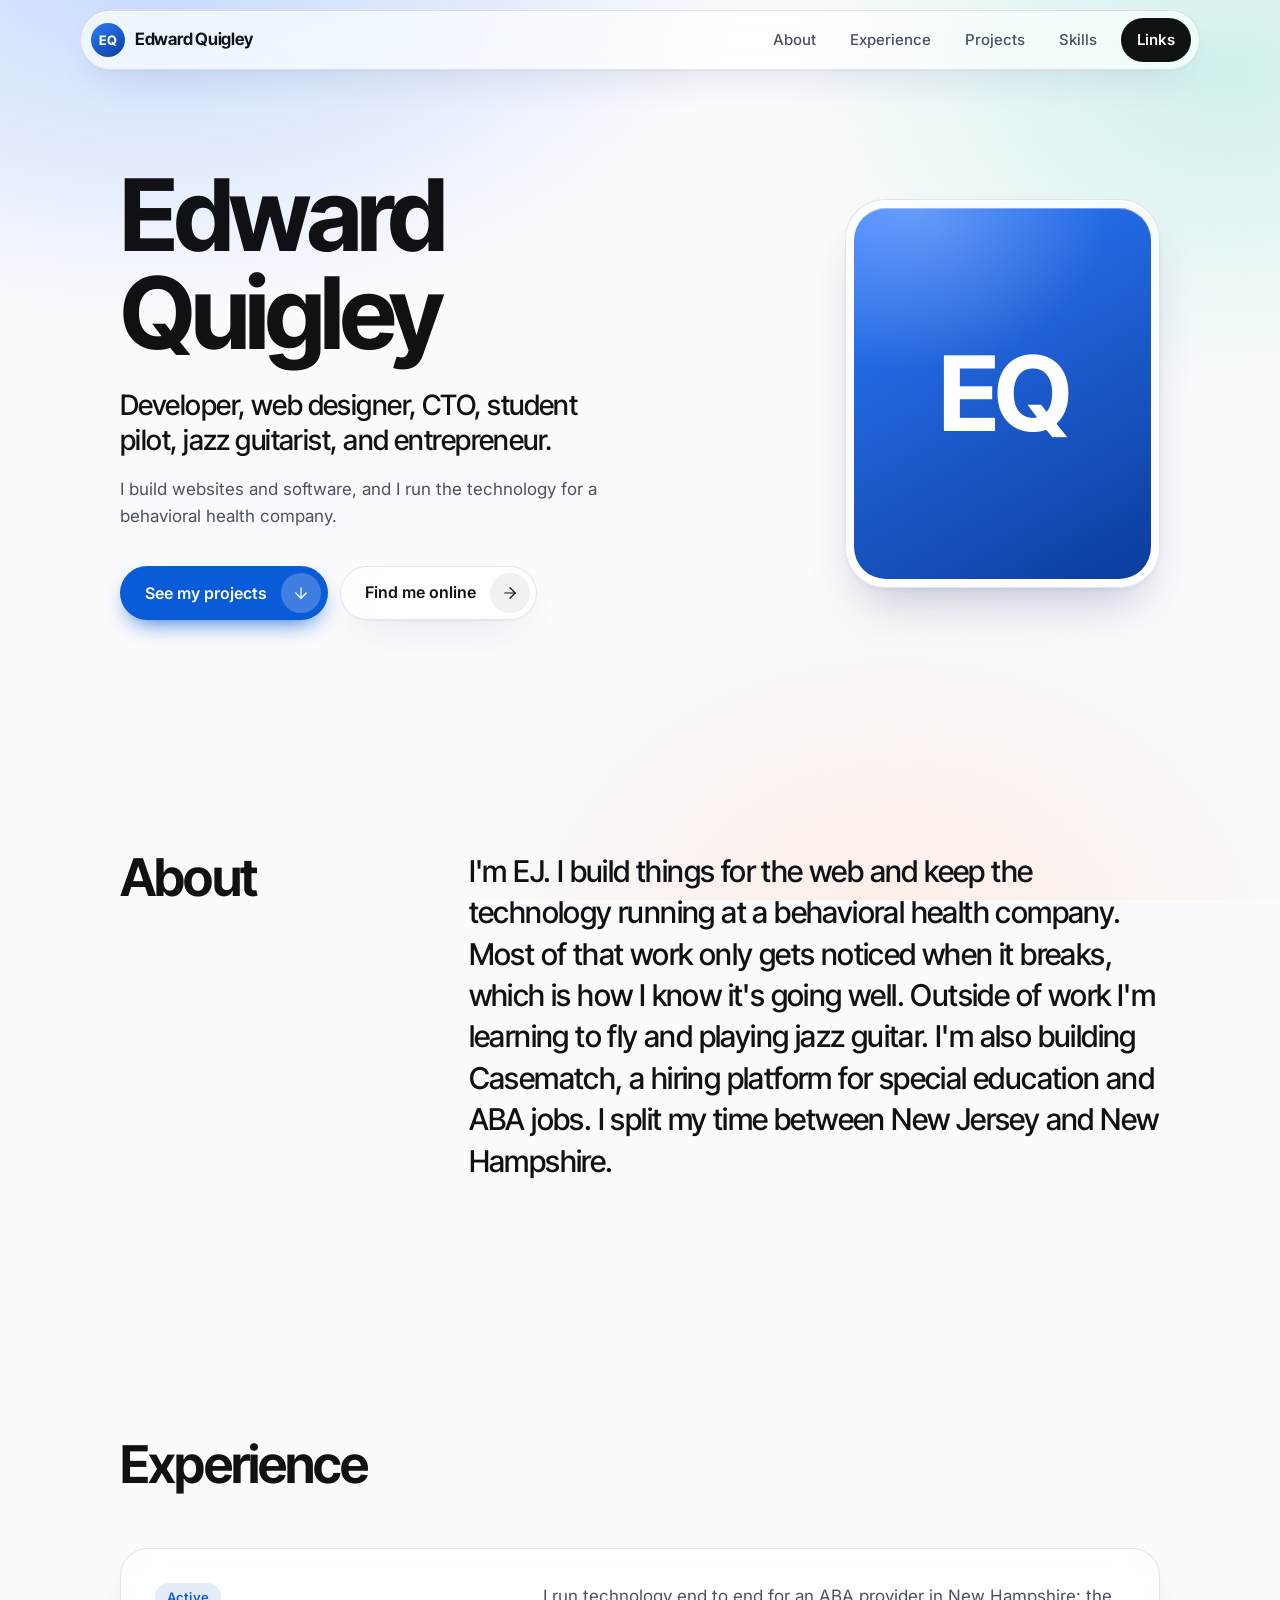
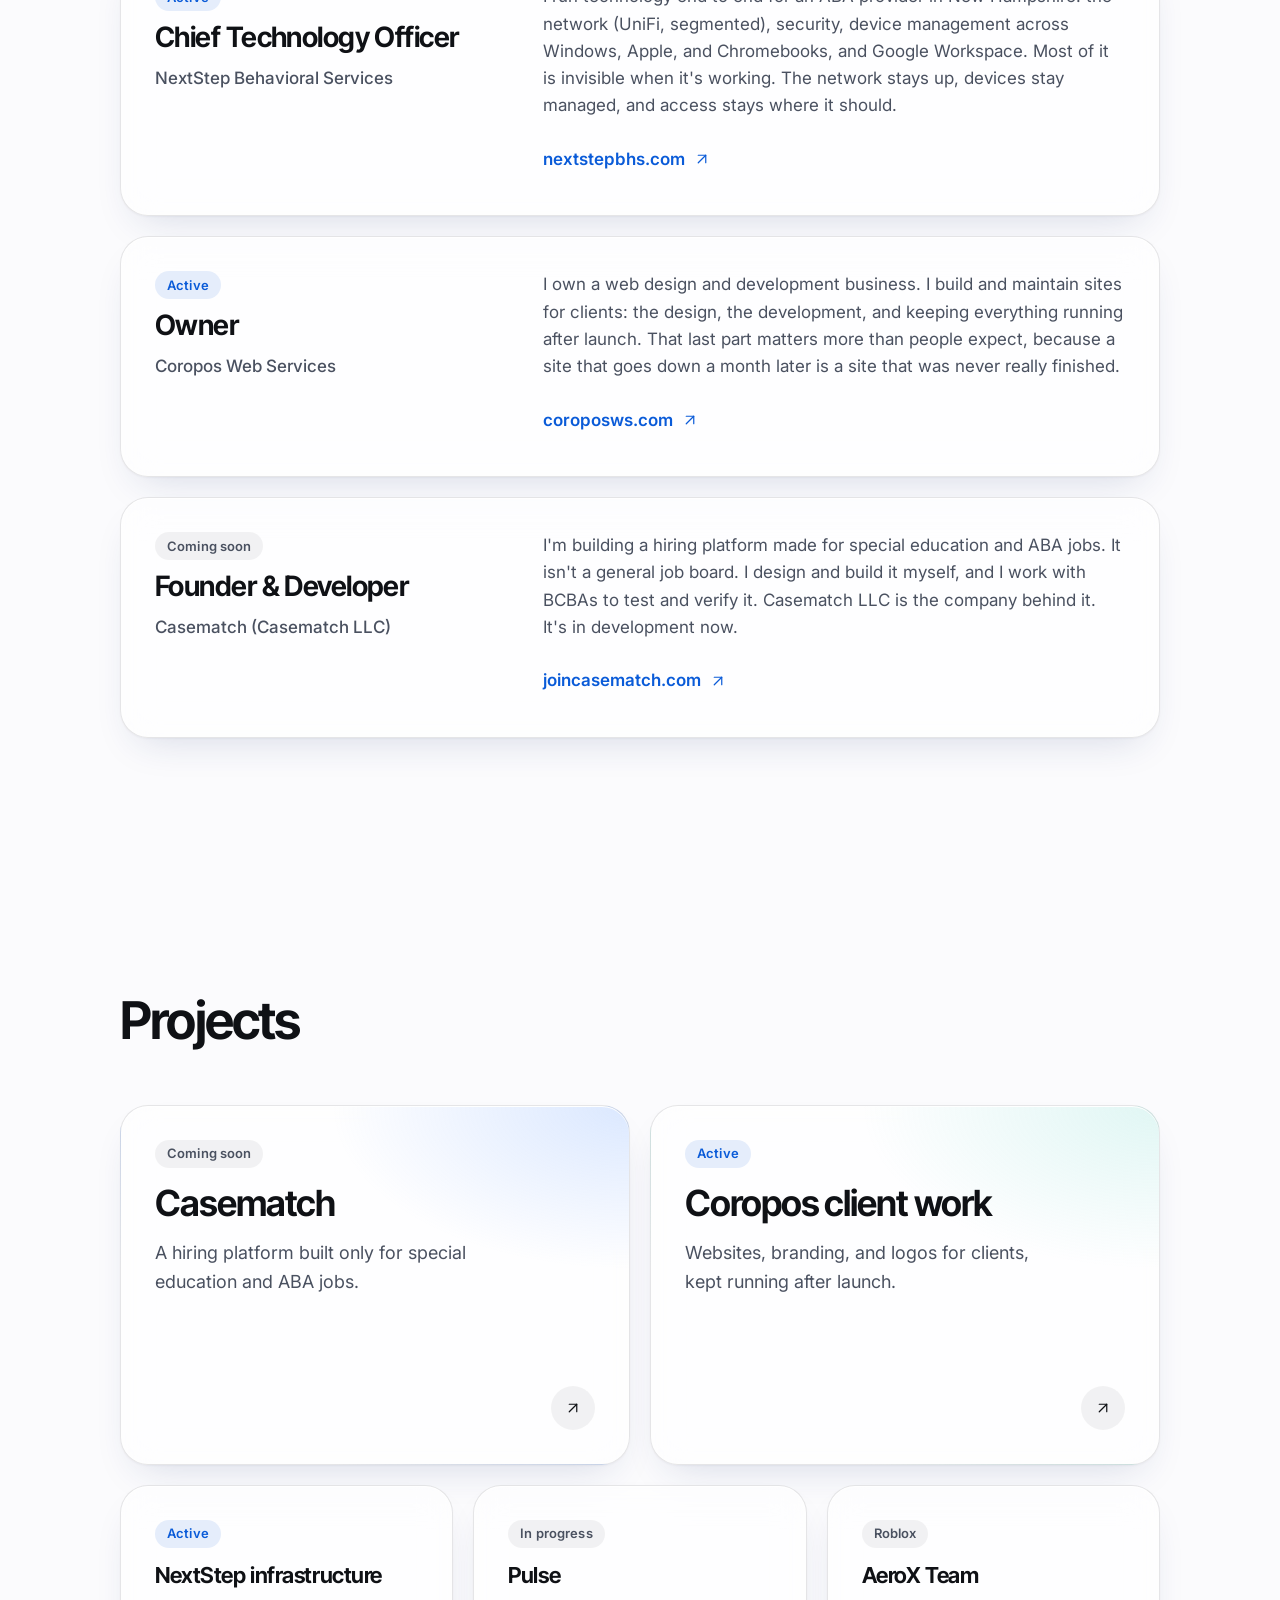
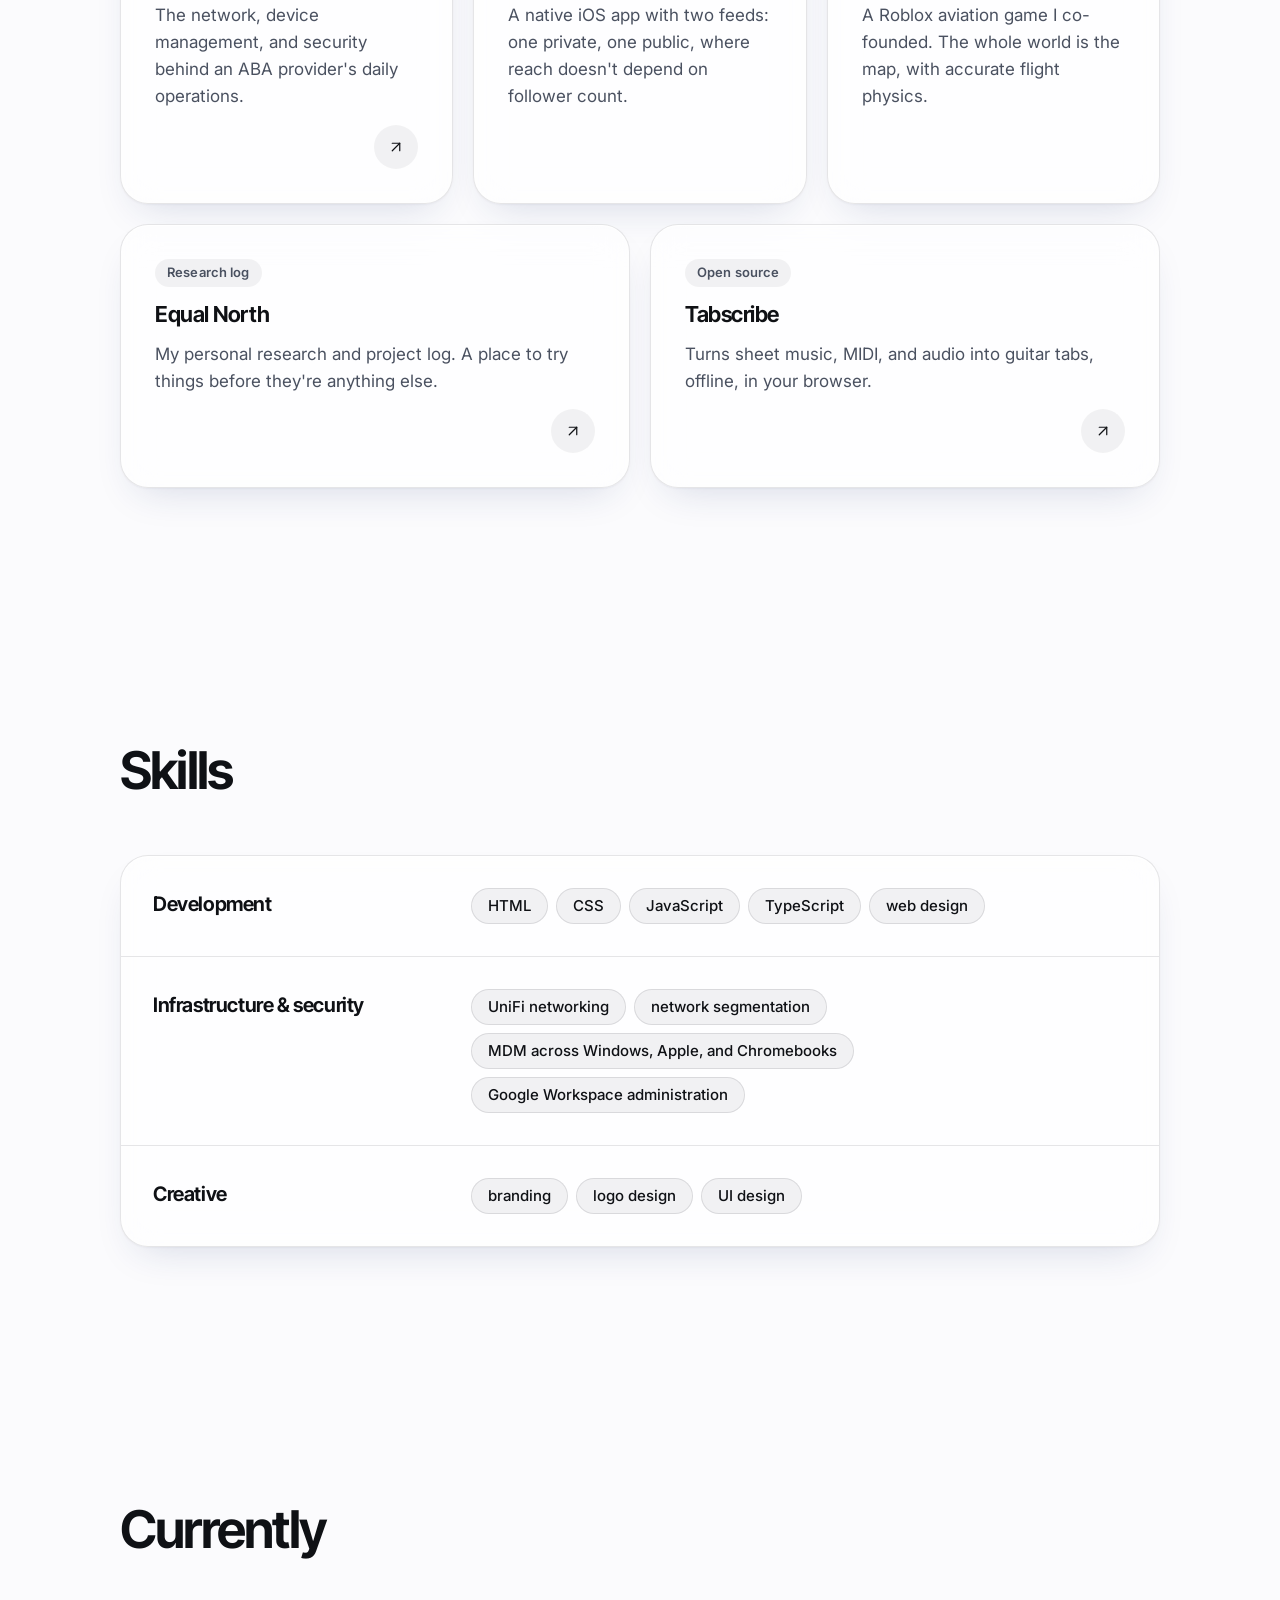
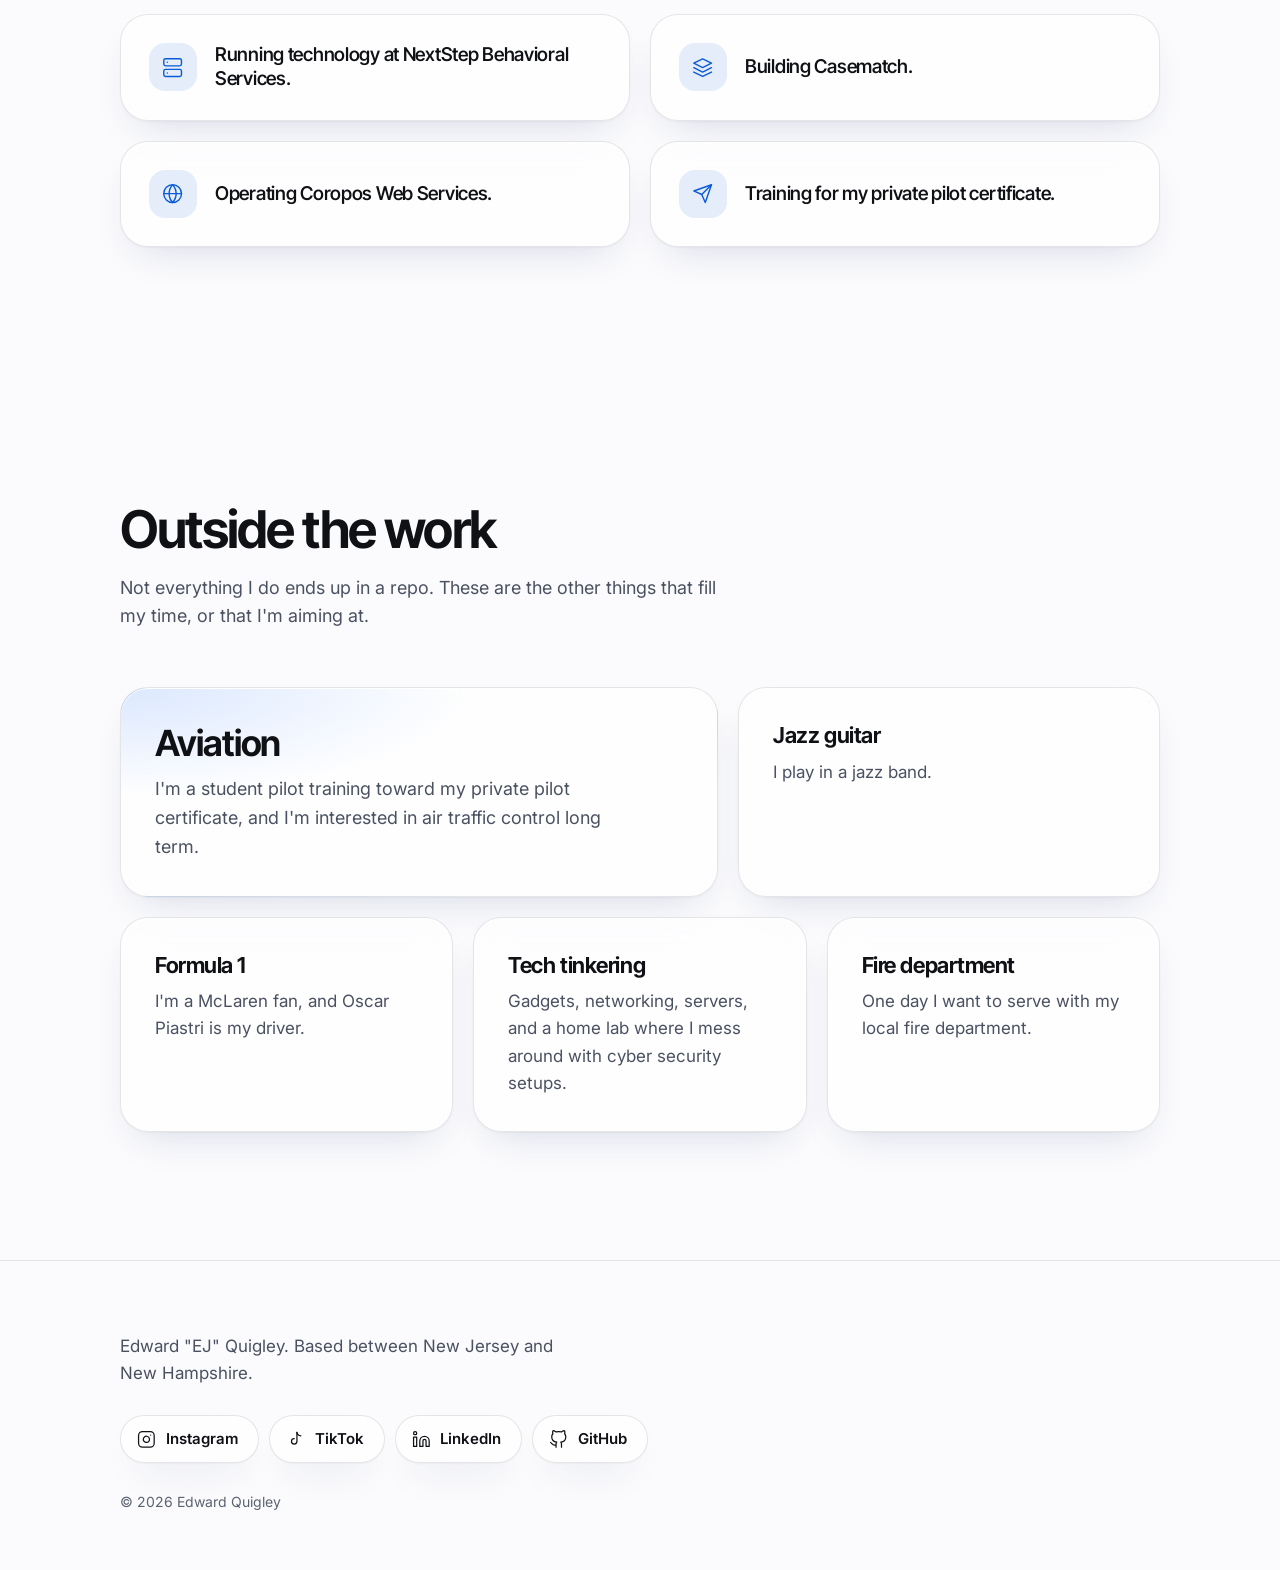
==== index.html @ 4c77491a "Personal site: home, links page, 404 Static HTML/CSS/JS personal site for GitHub Pages. Clean, light" ====
<!doctype html>
<html lang="en">
<head>
<meta charset="utf-8">
<meta name="viewport" content="width=device-width, initial-scale=1">
<title>Edward Quigley | EJ Quigley</title>
<meta name="description" content="Edward &quot;EJ&quot; Quigley is a developer and web designer, CTO of NextStep Behavioral Services, and the founder of Casematch. Based between New Jersey and New Hampshire.">
<link rel="canonical" href="https://ejq17.github.io/">
<meta name="theme-color" content="#fbfbfd" media="(prefers-color-scheme: light)">
<meta name="theme-color" content="#0b0c10" media="(prefers-color-scheme: dark)">
<link rel="icon" href="/assets/images/favicon.svg" type="image/svg+xml">
<link rel="icon" href="/favicon.ico" sizes="32x32">
<link rel="apple-touch-icon" href="/apple-touch-icon.png">
<meta property="og:type" content="website">
<meta property="og:site_name" content="Edward Quigley">
<meta property="og:title" content="Edward Quigley | EJ Quigley">
<meta property="og:description" content="Edward &quot;EJ&quot; Quigley is a developer and web designer, CTO of NextStep Behavioral Services, and the founder of Casematch. Based between New Jersey and New Hampshire.">
<meta property="og:url" content="https://ejq17.github.io/">
<meta property="og:image" content="https://ejq17.github.io/assets/images/og-image.png">
<meta property="og:image:width" content="1200">
<meta property="og:image:height" content="630">
<meta property="og:image:alt" content="Edward Quigley. Developer, web designer, CTO, student pilot, jazz guitarist, and entrepreneur.">
<meta name="twitter:card" content="summary_large_image">
<meta name="twitter:title" content="Edward Quigley | EJ Quigley">
<meta name="twitter:description" content="Edward &quot;EJ&quot; Quigley is a developer and web designer, CTO of NextStep Behavioral Services, and the founder of Casematch. Based between New Jersey and New Hampshire.">
<meta name="twitter:image" content="https://ejq17.github.io/assets/images/og-image.png">
<link rel="preconnect" href="https://fonts.googleapis.com">
<link rel="preconnect" href="https://fonts.gstatic.com" crossorigin>
<link rel="stylesheet" href="https://fonts.googleapis.com/css2?family=Inter+Tight:wght@500;550;650;700&family=Inter:wght@400;500;600&display=swap">
<link rel="stylesheet" href="/assets/css/site.css">
<script type="application/ld+json">
{
  "@context": "https://schema.org",
  "@type": "Person",
  "name": "Edward Quigley",
  "alternateName": "EJ Quigley",
  "url": "https://ejq17.github.io/",
  "jobTitle": "Chief Technology Officer",
  "worksFor": [
    {"@type": "Organization", "name": "NextStep Behavioral Services", "url": "https://nextstepbhs.com"},
    {"@type": "Organization", "name": "Coropos Web Services", "url": "https://coroposws.com"},
    {"@type": "Organization", "name": "Casematch LLC", "url": "https://joincasematch.com"}
  ],
  "sameAs": [
    "https://www.instagram.com/madebyejq/",
    "https://www.tiktok.com/@madebyejq",
    "https://www.linkedin.com/in/madebyejq",
    "https://github.com/ejq17",
    "https://nextstepbhs.com",
    "https://coroposws.com",
    "https://joincasematch.com"
  ]
}
</script>
<script src="/assets/js/site.js" defer></script>
</head>
<body>
<a class="skip" href="#main">Skip to content</a>
<header class="site-header">
  <div class="header-bar">
    <a class="brand" href="/" aria-label="Edward Quigley, home"><span class="brand-mark" aria-hidden="true">EQ</span>Edward Quigley</a>
    <nav class="nav-desktop" aria-label="Primary">
      <ul><li><a href="#about">About</a></li><li><a href="#experience">Experience</a></li><li><a href="#projects">Projects</a></li><li><a href="#skills">Skills</a></li><li><a class="nav-cta" href="/links/">Links</a></li></ul>
    </nav>
    <details class="menu">
      <summary aria-label="Menu"><span class="menu-bars" aria-hidden="true"></span>Menu</summary>
      <nav class="menu-panel" aria-label="Primary mobile">
        <ul><li><a href="#about">About</a></li><li><a href="#experience">Experience</a></li><li><a href="#projects">Projects</a></li><li><a href="#skills">Skills</a></li><li><a class="nav-cta" href="/links/">Links</a></li></ul>
      </nav>
    </details>
  </div>
</header>
<main id="main">

  <section class="hero" aria-labelledby="hero-title">
    <div class="wrap hero-grid">
      <div class="hero-copy">
        <h1 id="hero-title" class="rise"><span>Edward</span> <span>Quigley</span></h1>
        <p class="tagline rise">Developer, web designer, CTO, student pilot, jazz guitarist, and entrepreneur.</p>
        <p class="hero-support rise">I build websites and software, and I run the technology for a behavioral health company.</p>
        <div class="hero-actions rise">
          <a class="btn btn-primary" href="#projects">See my projects<span class="btn-icon"><svg class="icon" aria-hidden="true"><use href="/assets/images/icons.svg#i-arrow-down"/></svg></span></a>
          <a class="btn btn-ghost" href="/links/">Find me online<span class="btn-icon"><svg class="icon" aria-hidden="true"><use href="/assets/images/icons.svg#i-arrow-right"/></svg></span></a>
        </div>
      </div>
      <figure class="headshot rise">
        <div class="headshot-shell">
          <div class="headshot-core">
            <span class="mono" aria-hidden="true">EQ</span>
            <!-- HEADSHOT: drop your photo at /assets/images/headshot.jpg, then un-comment the next line (see README.md). -->
            <!-- <img src="/assets/images/headshot.jpg" alt="Portrait of Edward Quigley" width="800" height="1000" decoding="async"> -->
          </div>
        </div>
      </figure>
    </div>
  </section>

  <section class="section" id="about" aria-labelledby="about-title">
    <div class="wrap about-grid">
      <h2 id="about-title" class="reveal">About</h2>
      <p class="about-text reveal">I'm EJ. I build things for the web and keep the technology running at a behavioral health company. Most of that work only gets noticed when it breaks, which is how I know it's going well. Outside of work I'm learning to fly and playing jazz guitar. I'm also building Casematch, a hiring platform for special education and ABA jobs. I split my time between New Jersey and New Hampshire.</p>
    </div>
  </section>

  <section class="section" id="experience" aria-labelledby="experience-title">
    <div class="wrap">
      <div class="section-head"><h2 id="experience-title" class="reveal">Experience</h2></div>
      <div class="roles">
      <article class="card role reveal">
        <div class="role-meta">
          <span class="chip chip-active">Active</span>
          <h3>Chief Technology Officer</h3>
          <p class="role-org">NextStep Behavioral Services</p>
        </div>
        <div class="role-body">
          <p>I run technology end to end for an ABA provider in New Hampshire: the network (UniFi, segmented), security, device management across Windows, Apple, and Chromebooks, and Google Workspace. Most of it is invisible when it's working. The network stays up, devices stay managed, and access stays where it should.</p>
          <a class="text-link" href="https://nextstepbhs.com" target="_blank" rel="noopener">nextstepbhs.com<svg class="icon" aria-hidden="true"><use href="/assets/images/icons.svg#i-arrow-up-right"/></svg><span class="sr-only"> (opens in a new tab)</span></a>
        </div>
      </article>
      <article class="card role reveal">
        <div class="role-meta">
          <span class="chip chip-active">Active</span>
          <h3>Owner</h3>
          <p class="role-org">Coropos Web Services</p>
        </div>
        <div class="role-body">
          <p>I own a web design and development business. I build and maintain sites for clients: the design, the development, and keeping everything running after launch. That last part matters more than people expect, because a site that goes down a month later is a site that was never really finished.</p>
          <a class="text-link" href="https://coroposws.com" target="_blank" rel="noopener">coroposws.com<svg class="icon" aria-hidden="true"><use href="/assets/images/icons.svg#i-arrow-up-right"/></svg><span class="sr-only"> (opens in a new tab)</span></a>
        </div>
      </article>
      <article class="card role reveal">
        <div class="role-meta">
          <span class="chip">Coming soon</span>
          <h3>Founder &amp; Developer</h3>
          <p class="role-org">Casematch (Casematch LLC)</p>
        </div>
        <div class="role-body">
          <p>I'm building a hiring platform made for special education and ABA jobs. It isn't a general job board. I design and build it myself, and I work with BCBAs to test and verify it. Casematch LLC is the company behind it. It's in development now.</p>
          <a class="text-link" href="https://joincasematch.com" target="_blank" rel="noopener">joincasematch.com<svg class="icon" aria-hidden="true"><use href="/assets/images/icons.svg#i-arrow-up-right"/></svg><span class="sr-only"> (opens in a new tab)</span></a>
        </div>
      </article>
      </div>
    </div>
  </section>

  <section class="section" id="projects" aria-labelledby="projects-title">
    <div class="wrap">
      <div class="section-head"><h2 id="projects-title" class="reveal">Projects</h2></div>
      <div class="bento">
      <article class="card project reveal project-feature card-link">
        <div class="project-top"><span class="chip">Coming soon</span></div>
        <h3><a href="https://joincasematch.com" target="_blank" rel="noopener">Casematch<span class="sr-only"> (opens in a new tab)</span></a></h3>
        <p>A hiring platform built only for special education and ABA jobs.</p>
        <span class="go" aria-hidden="true"><svg class="icon" aria-hidden="true"><use href="/assets/images/icons.svg#i-arrow-up-right"/></svg></span>
      </article>
      <article class="card project reveal project-feature alt card-link">
        <div class="project-top"><span class="chip chip-active">Active</span></div>
        <h3><a href="https://coroposws.com" target="_blank" rel="noopener">Coropos client work<span class="sr-only"> (opens in a new tab)</span></a></h3>
        <p>Websites, branding, and logos for clients, kept running after launch.</p>
        <span class="go" aria-hidden="true"><svg class="icon" aria-hidden="true"><use href="/assets/images/icons.svg#i-arrow-up-right"/></svg></span>
      </article>
      <article class="card project reveal card-link">
        <div class="project-top"><span class="chip chip-active">Active</span></div>
        <h3><a href="https://nextstepbhs.com" target="_blank" rel="noopener">NextStep infrastructure<span class="sr-only"> (opens in a new tab)</span></a></h3>
        <p>The network, device management, and security behind an ABA provider's daily operations.</p>
        <span class="go" aria-hidden="true"><svg class="icon" aria-hidden="true"><use href="/assets/images/icons.svg#i-arrow-up-right"/></svg></span>
      </article>
      <article class="card project reveal">
        <div class="project-top"><span class="chip">In progress</span></div>
        <h3>Pulse</h3>
        <p>A native iOS app with two feeds: one private, one public, where reach doesn't depend on follower count.</p>
        <span class="spacer"></span>
      </article>
      <article class="card project reveal">
        <div class="project-top"><span class="chip">Roblox</span></div>
        <h3>AeroX Team</h3>
        <p>A Roblox aviation game I co-founded. The whole world is the map, with accurate flight physics.</p>
        <span class="spacer"></span>
      </article>
      <article class="card project reveal card-link">
        <div class="project-top"><span class="chip">Research log</span></div>
        <h3><a href="https://equalnorth.dev" target="_blank" rel="noopener">Equal North<span class="sr-only"> (opens in a new tab)</span></a></h3>
        <p>My personal research and project log. A place to try things before they're anything else.</p>
        <span class="go" aria-hidden="true"><svg class="icon" aria-hidden="true"><use href="/assets/images/icons.svg#i-arrow-up-right"/></svg></span>
      </article>
      <article class="card project reveal card-link">
        <div class="project-top"><span class="chip">Open source</span></div>
        <h3><a href="https://github.com/ejq17/tabscribe" target="_blank" rel="noopener">Tabscribe<span class="sr-only"> (opens in a new tab)</span></a></h3>
        <p>Turns sheet music, MIDI, and audio into guitar tabs, offline, in your browser.</p>
        <span class="go" aria-hidden="true"><svg class="icon" aria-hidden="true"><use href="/assets/images/icons.svg#i-arrow-up-right"/></svg></span>
      </article>
      </div>
    </div>
  </section>

  <section class="section" id="skills" aria-labelledby="skills-title">
    <div class="wrap">
      <div class="section-head"><h2 id="skills-title" class="reveal">Skills</h2></div>
      <div class="card skills-panel reveal">
        <div class="skill-row"><h3>Development</h3><ul class="chips"><li>HTML</li><li>CSS</li><li>JavaScript</li><li>TypeScript</li><li>web design</li></ul></div>
        <div class="skill-row"><h3>Infrastructure &amp; security</h3><ul class="chips"><li>UniFi networking</li><li>network segmentation</li><li>MDM across Windows, Apple, and Chromebooks</li><li>Google Workspace administration</li></ul></div>
        <div class="skill-row"><h3>Creative</h3><ul class="chips"><li>branding</li><li>logo design</li><li>UI design</li></ul></div>
      </div>
    </div>
  </section>

  <section class="section" id="currently" aria-labelledby="currently-title">
    <div class="wrap">
      <div class="section-head"><h2 id="currently-title" class="reveal">Currently</h2></div>
      <ul class="now-grid">
      <li class="card now-item reveal"><span class="now-icon" aria-hidden="true"><svg class="icon" aria-hidden="true"><use href="/assets/images/icons.svg#i-server"/></svg></span><p>Running technology at NextStep Behavioral Services.</p></li>
      <li class="card now-item reveal"><span class="now-icon" aria-hidden="true"><svg class="icon" aria-hidden="true"><use href="/assets/images/icons.svg#i-layers"/></svg></span><p>Building Casematch.</p></li>
      <li class="card now-item reveal"><span class="now-icon" aria-hidden="true"><svg class="icon" aria-hidden="true"><use href="/assets/images/icons.svg#i-globe"/></svg></span><p>Operating Coropos Web Services.</p></li>
      <li class="card now-item reveal"><span class="now-icon" aria-hidden="true"><svg class="icon" aria-hidden="true"><use href="/assets/images/icons.svg#i-plane"/></svg></span><p>Training for my private pilot certificate.</p></li>
      </ul>
    </div>
  </section>

  <section class="section" id="beyond" aria-labelledby="beyond-title">
    <div class="wrap">
      <div class="section-head">
        <h2 id="beyond-title" class="reveal">Outside the work</h2>
        <p class="section-intro reveal">Not everything I do ends up in a repo. These are the other things that fill my time, or that I'm aiming at.</p>
      </div>
      <div class="beyond-grid">
      <article class="card beyond-item reveal feature"><h3>Aviation</h3><p>I'm a student pilot training toward my private pilot certificate, and I'm interested in air traffic control long term.</p></article>
      <article class="card beyond-item reveal"><h3>Jazz guitar</h3><p>I play in a jazz band.</p></article>
      <article class="card beyond-item reveal"><h3>Formula 1</h3><p>I'm a McLaren fan, and Oscar Piastri is my driver.</p></article>
      <article class="card beyond-item reveal"><h3>Tech tinkering</h3><p>Gadgets, networking, servers, and a home lab where I mess around with cyber security setups.</p></article>
      <article class="card beyond-item reveal"><h3>Fire department</h3><p>One day I want to serve with my local fire department.</p></article>
      </div>
    </div>
  </section>

</main>

<footer class="site-footer">
  <div class="wrap footer-inner">
    <p class="footer-line">Edward &quot;EJ&quot; Quigley. Based between New Jersey and New Hampshire.</p>
    <nav aria-label="Social links"><div class="socials">
      <a class="social" href="https://www.instagram.com/madebyejq/" target="_blank" rel="noopener" aria-label="EJ on Instagram"><svg class="icon" aria-hidden="true"><use href="/assets/images/icons.svg#i-instagram"/></svg>Instagram</a>
      <a class="social" href="https://www.tiktok.com/@madebyejq" target="_blank" rel="noopener" aria-label="EJ on TikTok"><svg class="icon" aria-hidden="true"><use href="/assets/images/icons.svg#i-tiktok"/></svg>TikTok</a>
      <a class="social" href="https://www.linkedin.com/in/madebyejq" target="_blank" rel="noopener" aria-label="EJ on LinkedIn"><svg class="icon" aria-hidden="true"><use href="/assets/images/icons.svg#i-linkedin"/></svg>LinkedIn</a>
      <a class="social" href="https://github.com/ejq17" target="_blank" rel="noopener" aria-label="EJ on GitHub"><svg class="icon" aria-hidden="true"><use href="/assets/images/icons.svg#i-github"/></svg>GitHub</a>
    </div></nav>
    <p class="copyright">&copy; 2026 Edward Quigley</p>
  </div>
</footer>
</body>
</html>
---- assets/css/site.css ----
/* ==========================================================================
   EJ Quigley - shared styles
   Direction: bright, Apple-like. Soft gradient wash, frosted cards with
   hairline borders, one accent. Glass is a web approximation (backdrop-filter
   + hairlines + inner highlight), with a solid fallback for reduced transparency.
   Shape rule: cards 28px, nested/inner 20px, every interactive control a pill.
   ========================================================================== */

:root {
  color-scheme: light dark;
  --font-head: "Inter Tight", ui-sans-serif, system-ui, -apple-system, "Segoe UI", sans-serif;
  --font-body: "Inter", ui-sans-serif, system-ui, -apple-system, "Segoe UI", sans-serif;
  --ease: cubic-bezier(0.22, 1, 0.36, 1);
  --gutter: clamp(18px, 5vw, 40px);
  --max: 1120px;
  --r-card: 28px;
  --r-inner: 20px;

  --bg: #fbfbfd;
  --ink: #0f1115;
  --muted: #4a5160;
  --faint: #5b6270;
  --line: rgba(15, 17, 21, 0.1);
  --card: rgba(255, 255, 255, 0.66);
  --card-solid: #ffffff;
  --hi: rgba(255, 255, 255, 0.95);
  --chip: rgba(15, 17, 21, 0.05);
  --accent: #0a5bd8;
  --accent-ink: #ffffff;
  --accent-soft: rgba(10, 91, 216, 0.1);
  --accent-text: #0a5bd8;
  --shadow: 0 1px 2px rgba(20, 30, 60, 0.04), 0 18px 40px -18px rgba(30, 50, 110, 0.18);
  --shadow-hover: 0 2px 4px rgba(20, 30, 60, 0.05), 0 28px 50px -18px rgba(30, 50, 110, 0.28);
  --wash-1: rgba(120, 170, 255, 0.42);
  --wash-2: rgba(120, 220, 205, 0.32);
  --wash-3: rgba(255, 205, 170, 0.28);
  --tint-a: rgba(120, 170, 255, 0.26);
  --tint-b: rgba(120, 220, 205, 0.22);
  --mono-a: #2f7bff;
  --mono-b: #0a3d9c;
}

@media (prefers-color-scheme: dark) {
  :root {
    --bg: #0b0c10;
    --ink: #f2f3f6;
    --muted: #b1b7c3;
    --faint: #98a0ae;
    --line: rgba(255, 255, 255, 0.12);
    --card: rgba(255, 255, 255, 0.055);
    --card-solid: #15171d;
    --hi: rgba(255, 255, 255, 0.1);
    --chip: rgba(255, 255, 255, 0.07);
    --accent: #7db2ff;
    --accent-ink: #06101f;
    --accent-soft: rgba(125, 178, 255, 0.16);
    --accent-text: #8ebbff;
    --shadow: 0 1px 2px rgba(0, 0, 0, 0.3), 0 18px 40px -18px rgba(0, 0, 0, 0.6);
    --shadow-hover: 0 2px 4px rgba(0, 0, 0, 0.35), 0 28px 50px -18px rgba(0, 0, 0, 0.75);
    --wash-1: rgba(40, 100, 230, 0.34);
    --wash-2: rgba(20, 170, 160, 0.2);
    --wash-3: rgba(200, 110, 60, 0.12);
    --tint-a: rgba(60, 120, 240, 0.2);
    --tint-b: rgba(30, 170, 160, 0.14);
  }
}

*, *::before, *::after { box-sizing: border-box; }
html { -webkit-text-size-adjust: 100%; scroll-padding-top: 96px; }
@media (prefers-reduced-motion: no-preference) { html { scroll-behavior: smooth; } }

body {
  margin: 0;
  min-height: 100dvh;
  background: var(--bg);
  color: var(--ink);
  font-family: var(--font-body);
  font-size: 1.0625rem;
  line-height: 1.6;
  -webkit-font-smoothing: antialiased;
  text-rendering: optimizeLegibility;
  overflow-x: clip;
}

/* Fixed ambient wash so frosted surfaces always have colour to refract */
body::before {
  content: "";
  position: fixed;
  inset: 0;
  z-index: -1;
  pointer-events: none;
  background:
    radial-gradient(60rem 38rem at 12% -6%, var(--wash-1), transparent 62%),
    radial-gradient(46rem 34rem at 96% 8%, var(--wash-2), transparent 60%),
    radial-gradient(50rem 40rem at 70% 105%, var(--wash-3), transparent 60%);
}

img, svg { display: block; max-width: 100%; }
a { color: inherit; }
h1, h2, h3, p, ul, ol, figure { margin: 0; }
ul, ol { padding: 0; list-style: none; }
button { font: inherit; }

:focus-visible { outline: 2px solid var(--accent); outline-offset: 3px; border-radius: 12px; }

.sr-only {
  position: absolute; width: 1px; height: 1px; margin: -1px; padding: 0;
  overflow: hidden; clip: rect(0 0 0 0); white-space: nowrap; border: 0;
}
.skip {
  position: absolute; left: 16px; top: -80px; z-index: 60;
  background: var(--ink); color: var(--bg); padding: 12px 20px; border-radius: 999px;
  text-decoration: none; font-weight: 600; min-height: 44px; display: inline-flex; align-items: center;
}
.skip:focus { top: 12px; }

.icon {
  width: 1.25em; height: 1.25em; flex: none;
  fill: none; stroke: currentColor; stroke-width: 1.6; stroke-linecap: round; stroke-linejoin: round;
}

.wrap { width: 100%; max-width: var(--max); margin-inline: auto; padding-inline: var(--gutter); }

/* ---------- Header: floating translucent pill ---------- */
.site-header { position: sticky; top: 10px; z-index: 40; padding-inline: var(--gutter); margin-top: 10px; }
.header-bar {
  max-width: var(--max); margin-inline: auto; min-height: 60px;
  display: flex; align-items: center; justify-content: space-between; gap: 8px;
  padding: 6px 8px 6px 10px;
  border-radius: 999px;
  background: var(--card);
  border: 1px solid var(--line);
  box-shadow: var(--shadow), inset 0 1px 0 var(--hi);
  -webkit-backdrop-filter: blur(22px) saturate(1.6);
  backdrop-filter: blur(22px) saturate(1.6);
}
.brand {
  display: inline-flex; align-items: center; gap: 10px; min-height: 44px; padding-right: 8px;
  font-family: var(--font-head); font-weight: 650; font-size: 1.0625rem; letter-spacing: -0.015em;
  text-decoration: none; border-radius: 999px; white-space: nowrap;
}
.brand-mark {
  width: 34px; height: 34px; border-radius: 50%; display: grid; place-items: center;
  background: linear-gradient(145deg, var(--mono-a), var(--mono-b)); color: #fff;
  font-size: 0.8125rem; font-weight: 700; letter-spacing: -0.02em;
}
.nav-desktop { display: none; }
.nav-desktop ul { display: flex; align-items: center; gap: 2px; }
.nav-desktop a, .menu-panel a {
  display: inline-flex; align-items: center; gap: 6px; min-height: 44px; padding: 0 16px;
  border-radius: 999px; text-decoration: none; font-weight: 500; font-size: 0.9375rem; color: var(--muted);
  transition: background-color 0.4s var(--ease), color 0.4s var(--ease);
}
.nav-desktop a:hover, .menu-panel a:hover { background: var(--chip); color: var(--ink); }
.nav-desktop a.nav-cta, .menu-panel a.nav-cta { background: var(--ink); color: var(--bg); font-weight: 600; margin-left: 6px; }
.nav-desktop a.nav-cta:hover, .menu-panel a.nav-cta:hover { background: var(--ink); opacity: 0.86; }

/* Mobile menu (details/summary, works without JS) */
.menu { position: relative; }
.menu summary {
  list-style: none; cursor: pointer; display: inline-flex; align-items: center; gap: 10px;
  min-height: 44px; padding: 0 16px; border-radius: 999px; background: var(--chip);
  font-weight: 600; font-size: 0.9375rem;
}
.menu summary::-webkit-details-marker { display: none; }
.menu-bars { position: relative; width: 16px; height: 10px; }
.menu-bars::before, .menu-bars::after {
  content: ""; position: absolute; left: 0; right: 0; height: 1.5px; background: currentColor; border-radius: 2px;
  transition: transform 0.5s var(--ease), top 0.5s var(--ease);
}
.menu-bars::before { top: 1px; }
.menu-bars::after { top: 8px; }
.menu[open] .menu-bars::before { top: 4.5px; transform: rotate(45deg); }
.menu[open] .menu-bars::after { top: 4.5px; transform: rotate(-45deg); }
.menu-panel {
  position: absolute; right: -2px; top: calc(100% + 18px); width: min(300px, calc(100vw - 2 * var(--gutter)));
  padding: 8px; border-radius: var(--r-card);
  background: var(--card-solid); border: 1px solid var(--line); box-shadow: var(--shadow-hover);
}
.menu-panel ul { display: grid; gap: 2px; }
.menu-panel a { width: 100%; min-height: 48px; font-size: 1.0625rem; }
.menu-panel a.nav-cta { margin: 6px 0 0; justify-content: center; }
@media (prefers-reduced-motion: no-preference) {
  .menu[open] .menu-panel { animation: rise 0.5s var(--ease) both; }
}

@media (min-width: 800px) {
  .nav-desktop { display: block; }
  .menu { display: none; }
}

/* ---------- Buttons: pill with nested icon island ---------- */
.btn {
  display: inline-flex; align-items: center; justify-content: space-between; gap: 14px;
  min-height: 52px; padding: 6px 6px 6px 24px; border-radius: 999px;
  font-weight: 600; font-size: 1rem; text-decoration: none; white-space: nowrap;
  border: 1px solid transparent;
  transition: transform 0.5s var(--ease), box-shadow 0.5s var(--ease), background-color 0.4s var(--ease);
}
.btn-icon {
  width: 40px; height: 40px; border-radius: 50%; display: grid; place-items: center;
  transition: transform 0.5s var(--ease);
}
.btn-icon .icon { width: 18px; height: 18px; }
.btn:hover .btn-icon { transform: translate(2px, -1px) scale(1.05); }
.btn:active { transform: scale(0.98); }
.btn-primary { background: var(--accent); color: var(--accent-ink); box-shadow: 0 10px 24px -10px var(--accent); }
.btn-primary .btn-icon { background: rgba(255, 255, 255, 0.22); }
@media (prefers-color-scheme: dark) { .btn-primary .btn-icon { background: rgba(0, 0, 0, 0.14); } }
.btn-primary:hover { box-shadow: 0 16px 30px -10px var(--accent); }
.btn-ghost {
  background: var(--card); color: var(--ink); border-color: var(--line);
  box-shadow: var(--shadow), inset 0 1px 0 var(--hi);
  -webkit-backdrop-filter: blur(18px); backdrop-filter: blur(18px);
}
.btn-ghost .btn-icon { background: var(--chip); }
.btn-ghost:hover { box-shadow: var(--shadow-hover), inset 0 1px 0 var(--hi); }

/* ---------- Glass card ---------- */
.card {
  position: relative;
  background: var(--card);
  border: 1px solid var(--line);
  border-radius: var(--r-card);
  box-shadow: var(--shadow), inset 0 1px 0 var(--hi);
  -webkit-backdrop-filter: blur(18px) saturate(1.5);
  backdrop-filter: blur(18px) saturate(1.5);
  padding: clamp(22px, 3.2vw, 34px);
  transition: transform 0.6s var(--ease), box-shadow 0.6s var(--ease);
}
.card-link:hover { transform: translateY(-4px); box-shadow: var(--shadow-hover), inset 0 1px 0 var(--hi); }
.card-link:has(a:focus-visible) { outline: 2px solid var(--accent); outline-offset: 3px; }

@media (prefers-reduced-transparency: reduce) {
  .card, .header-bar, .btn-ghost { background: var(--card-solid); -webkit-backdrop-filter: none; backdrop-filter: none; }
}

.chip {
  display: inline-flex; align-items: center; min-height: 28px; padding: 2px 12px; border-radius: 999px;
  background: var(--chip); color: var(--muted); font-size: 0.8125rem; font-weight: 600; letter-spacing: 0.01em;
  white-space: nowrap;
}
.chip-active { background: var(--accent-soft); color: var(--accent-text); }

/* ---------- Sections ---------- */
.section { padding-block: clamp(72px, 10vw, 128px); }
h2 {
  font-family: var(--font-head); font-weight: 650;
  font-size: clamp(2rem, 4.6vw, 3.25rem); line-height: 1.05; letter-spacing: -0.035em;
}
h3 { font-family: var(--font-head); font-weight: 650; letter-spacing: -0.02em; line-height: 1.2; }
.section-head { margin-bottom: clamp(32px, 5vw, 56px); display: grid; gap: 16px; }
.section-intro { color: var(--muted); max-width: 56ch; font-size: 1.125rem; }

/* ---------- Hero ---------- */
.hero { position: relative; padding-block: clamp(48px, 8vw, 96px) clamp(56px, 8vw, 104px); }
.hero-grid { display: grid; gap: 48px; align-items: center; }
.hero h1 {
  font-family: var(--font-head); font-weight: 700; line-height: 0.98; letter-spacing: -0.045em;
  font-size: clamp(2.875rem, 9.4vw, 6.25rem);
}
.hero h1 span { display: block; }
.tagline {
  margin-top: 26px; max-width: 30ch; color: var(--ink);
  font-family: var(--font-head); font-weight: 500; letter-spacing: -0.02em; line-height: 1.25;
  font-size: clamp(1.25rem, 2.6vw, 1.75rem);
}
.hero-support { margin-top: 18px; max-width: 46ch; color: var(--muted); font-size: 1.0625rem; }
.hero-actions { margin-top: 36px; display: flex; flex-wrap: wrap; gap: 12px; }
@media (max-width: 480px) { .hero-actions .btn { width: 100%; } }

.headshot { justify-self: start; width: 112px; order: -1; }
.headshot-shell {
  padding: 5px; border-radius: 28px; background: var(--card); border: 1px solid var(--line);
  box-shadow: var(--shadow-hover), inset 0 1px 0 var(--hi);
}
.headshot-core {
  position: relative; aspect-ratio: 4 / 5; border-radius: 24px; overflow: hidden;
  display: grid; place-items: center;
  background:
    radial-gradient(120% 80% at 20% 0%, rgba(255, 255, 255, 0.28), transparent 55%),
    linear-gradient(150deg, var(--mono-a), var(--mono-b));
  box-shadow: inset 0 1px 0 rgba(255, 255, 255, 0.35);
}
.headshot-core .mono {
  font-family: var(--font-head); font-weight: 700; color: #fff; letter-spacing: -0.05em;
  font-size: clamp(2.25rem, 9vw, 6.5rem); line-height: 1;
}
.headshot-core img { position: absolute; inset: 0; width: 100%; height: 100%; object-fit: cover; }

@media (min-width: 900px) {
  .hero-grid { grid-template-columns: minmax(0, 1.35fr) minmax(0, 0.65fr); gap: 72px; }
  .headshot { justify-self: end; width: min(340px, 100%); order: 0; }
  .headshot-shell { padding: 8px; border-radius: 40px; }
  .headshot-core { border-radius: 32px; }
}

/* ---------- About ---------- */
.about-grid { display: grid; gap: 28px; }
.about-text {
  font-family: var(--font-head); font-weight: 500; letter-spacing: -0.02em; line-height: 1.38;
  font-size: clamp(1.3rem, 2.5vw, 1.875rem); color: var(--ink); max-width: 34em;
}
@media (min-width: 900px) { .about-grid { grid-template-columns: minmax(0, 0.8fr) minmax(0, 2fr); gap: 72px; } }

/* ---------- Experience ---------- */
.roles { display: grid; gap: 20px; }
.role { display: grid; gap: 22px; }
.role-meta { display: grid; gap: 10px; align-content: start; }
.role-meta .chip { justify-self: start; }
.role h3 { font-size: clamp(1.4rem, 2.4vw, 1.75rem); }
.role-org { color: var(--muted); font-weight: 500; }
.role-body { display: grid; gap: 18px; align-content: start; }
.role-body p { color: var(--muted); max-width: 62ch; }
.text-link {
  display: inline-flex; align-items: center; gap: 8px; min-height: 44px; width: fit-content;
  font-weight: 600; color: var(--accent-text); text-decoration: none; border-radius: 999px;
}
.text-link .icon { width: 18px; height: 18px; transition: transform 0.5s var(--ease); }
.text-link:hover { text-decoration: underline; text-underline-offset: 4px; }
.text-link:hover .icon { transform: translate(2px, -2px); }
@media (min-width: 860px) {
  .role { grid-template-columns: minmax(0, 0.8fr) minmax(0, 1.4fr); gap: 56px; }
}

/* ---------- Projects: bento, exactly 7 cells ---------- */
.bento { display: grid; gap: 16px; grid-template-columns: 1fr; }
.project { display: flex; flex-direction: column; gap: 14px; min-height: 220px; }
.project h3 { font-size: 1.375rem; }
.project p { color: var(--muted); }
.project-top { display: flex; align-items: center; justify-content: space-between; gap: 12px; }
.project .go {
  margin-top: auto; align-self: flex-end; width: 44px; height: 44px; border-radius: 50%;
  display: grid; place-items: center; background: var(--chip); color: var(--ink);
  transition: transform 0.5s var(--ease), background-color 0.4s var(--ease), color 0.4s var(--ease);
}
.project .go .icon { width: 18px; height: 18px; }
.project:hover .go { transform: translate(2px, -2px); background: var(--accent); color: var(--accent-ink); }
.project h3 a { text-decoration: none; }
.project h3 a::after { content: ""; position: absolute; inset: 0; border-radius: var(--r-card); }
.project h3 a:focus-visible { outline: none; }
.project-feature {
  min-height: 300px;
  background:
    radial-gradient(90% 70% at 100% 0%, var(--tint-a), transparent 65%),
    var(--card);
}
.project-feature.alt {
  background:
    radial-gradient(90% 70% at 100% 0%, var(--tint-b), transparent 65%),
    var(--card);
}
.project-feature h3 { font-size: clamp(1.75rem, 3vw, 2.25rem); letter-spacing: -0.03em; }
.project-feature p { font-size: 1.125rem; max-width: 34ch; }
.project .spacer { margin-top: auto; }

@media (min-width: 640px) {
  .bento { grid-template-columns: repeat(2, 1fr); }
  .project-feature, .project:last-child { grid-column: span 2; }
}
@media (min-width: 980px) {
  .bento { grid-template-columns: repeat(12, 1fr); gap: 20px; }
  .project.project-feature { grid-column: span 6; min-height: 360px; }
  .project { grid-column: span 4; }
  .project:nth-child(6), .project:nth-child(7) { grid-column: span 6; }
}

/* ---------- Skills ---------- */
.skills-panel { display: grid; padding: 0; overflow: hidden; }
.skill-row { display: grid; gap: 14px; padding: clamp(22px, 3vw, 32px); }
.skill-row + .skill-row { border-top: 1px solid var(--line); }
.skill-row h3 { font-size: 1.25rem; }
.chips { display: flex; flex-wrap: wrap; gap: 8px; }
.chips li {
  display: inline-flex; align-items: center; min-height: 36px; padding: 4px 16px; border-radius: 999px;
  background: var(--chip); border: 1px solid var(--line); font-size: 0.9375rem; font-weight: 500;
}
@media (min-width: 860px) { .skill-row { grid-template-columns: minmax(0, 0.8fr) minmax(0, 2fr); gap: 56px; align-items: baseline; } }

/* ---------- Currently ---------- */
.now-grid { display: grid; gap: 16px; grid-template-columns: 1fr; }
.now-item { display: flex; align-items: center; gap: 18px; padding: 22px; min-height: 96px; }
.now-icon {
  width: 48px; height: 48px; flex: none; border-radius: 16px; display: grid; place-items: center;
  background: var(--accent-soft); color: var(--accent-text);
}
.now-item p { font-family: var(--font-head); font-weight: 550; font-size: 1.1875rem; letter-spacing: -0.015em; line-height: 1.3; }
@media (min-width: 700px) { .now-grid { grid-template-columns: repeat(2, 1fr); gap: 20px; } .now-item { padding: 28px; } }

/* ---------- Outside the work ---------- */
.beyond-grid { display: grid; gap: 16px; grid-template-columns: 1fr; }
.beyond-item { display: grid; gap: 10px; align-content: start; }
.beyond-item h3 { font-size: 1.375rem; }
.beyond-item p { color: var(--muted); max-width: 44ch; }
.beyond-item.feature {
  background: radial-gradient(90% 80% at 0% 0%, var(--tint-a), transparent 65%), var(--card);
}
.beyond-item.feature h3 { font-size: clamp(1.75rem, 3vw, 2.25rem); letter-spacing: -0.03em; }
.beyond-item.feature p { font-size: 1.125rem; }
@media (min-width: 700px) {
  .beyond-grid { grid-template-columns: repeat(2, 1fr); }
  .beyond-item:last-child { grid-column: span 2; }
}
@media (min-width: 980px) {
  .beyond-grid { grid-template-columns: repeat(12, 1fr); gap: 20px; }
  .beyond-item { grid-column: span 4; }
  .beyond-item:nth-child(1) { grid-column: span 7; }
  .beyond-item:nth-child(2) { grid-column: span 5; }
  .beyond-item:last-child { grid-column: span 4; }
}

/* ---------- Footer ---------- */
.site-footer { padding-block: 72px 56px; border-top: 1px solid var(--line); }
.footer-inner { display: grid; gap: 28px; }
.footer-line { color: var(--muted); max-width: 40ch; }
.socials { display: flex; flex-wrap: wrap; gap: 10px; }
.social {
  display: inline-flex; align-items: center; gap: 10px; min-height: 48px; padding: 0 20px 0 16px;
  border-radius: 999px; background: var(--card); border: 1px solid var(--line);
  box-shadow: var(--shadow), inset 0 1px 0 var(--hi);
  text-decoration: none; font-weight: 600; font-size: 0.9375rem;
  transition: transform 0.5s var(--ease), box-shadow 0.5s var(--ease);
}
.social:hover { transform: translateY(-2px); box-shadow: var(--shadow-hover), inset 0 1px 0 var(--hi); }
.copyright { color: var(--faint); font-size: 0.875rem; }

/* ---------- Motion ---------- */
@keyframes rise { from { opacity: 0; transform: translateY(24px); } to { opacity: 1; transform: none; } }
@media (prefers-reduced-motion: no-preference) {
  /* Hero staggers in on load (CSS only, no hidden state needed) */
  .rise { animation: rise 1s var(--ease) backwards; }
  .rise:nth-child(2) { animation-delay: 0.08s; }
  .rise:nth-child(3) { animation-delay: 0.16s; }
  .rise:nth-child(4) { animation-delay: 0.24s; }
  .headshot.rise { animation-delay: 0.2s; }
  /* Everything else reveals on scroll. After the animation ends, normal styles
     return so hover transforms keep working. */
  .js .reveal:not(.is-in) { opacity: 0; }
  .js .reveal.is-in { animation: rise 0.9s var(--ease) backwards; }
  .js .reveal.is-in:nth-child(2) { animation-delay: 0.06s; }
  .js .reveal.is-in:nth-child(3) { animation-delay: 0.12s; }
  .js .reveal.is-in:nth-child(4) { animation-delay: 0.18s; }
  .js .reveal.is-in:nth-child(5) { animation-delay: 0.24s; }
  .js .reveal.is-in:nth-child(6) { animation-delay: 0.3s; }
  .js .reveal.is-in:nth-child(7) { animation-delay: 0.36s; }
}
@media (prefers-reduced-motion: reduce) {
  *, *::before, *::after { transition-duration: 0.01ms !important; animation: none !important; }
  .card-link:hover, .social:hover { transform: none; }
}

@media print { .reveal, .rise { opacity: 1 !important; animation: none !important; transform: none !important; } }
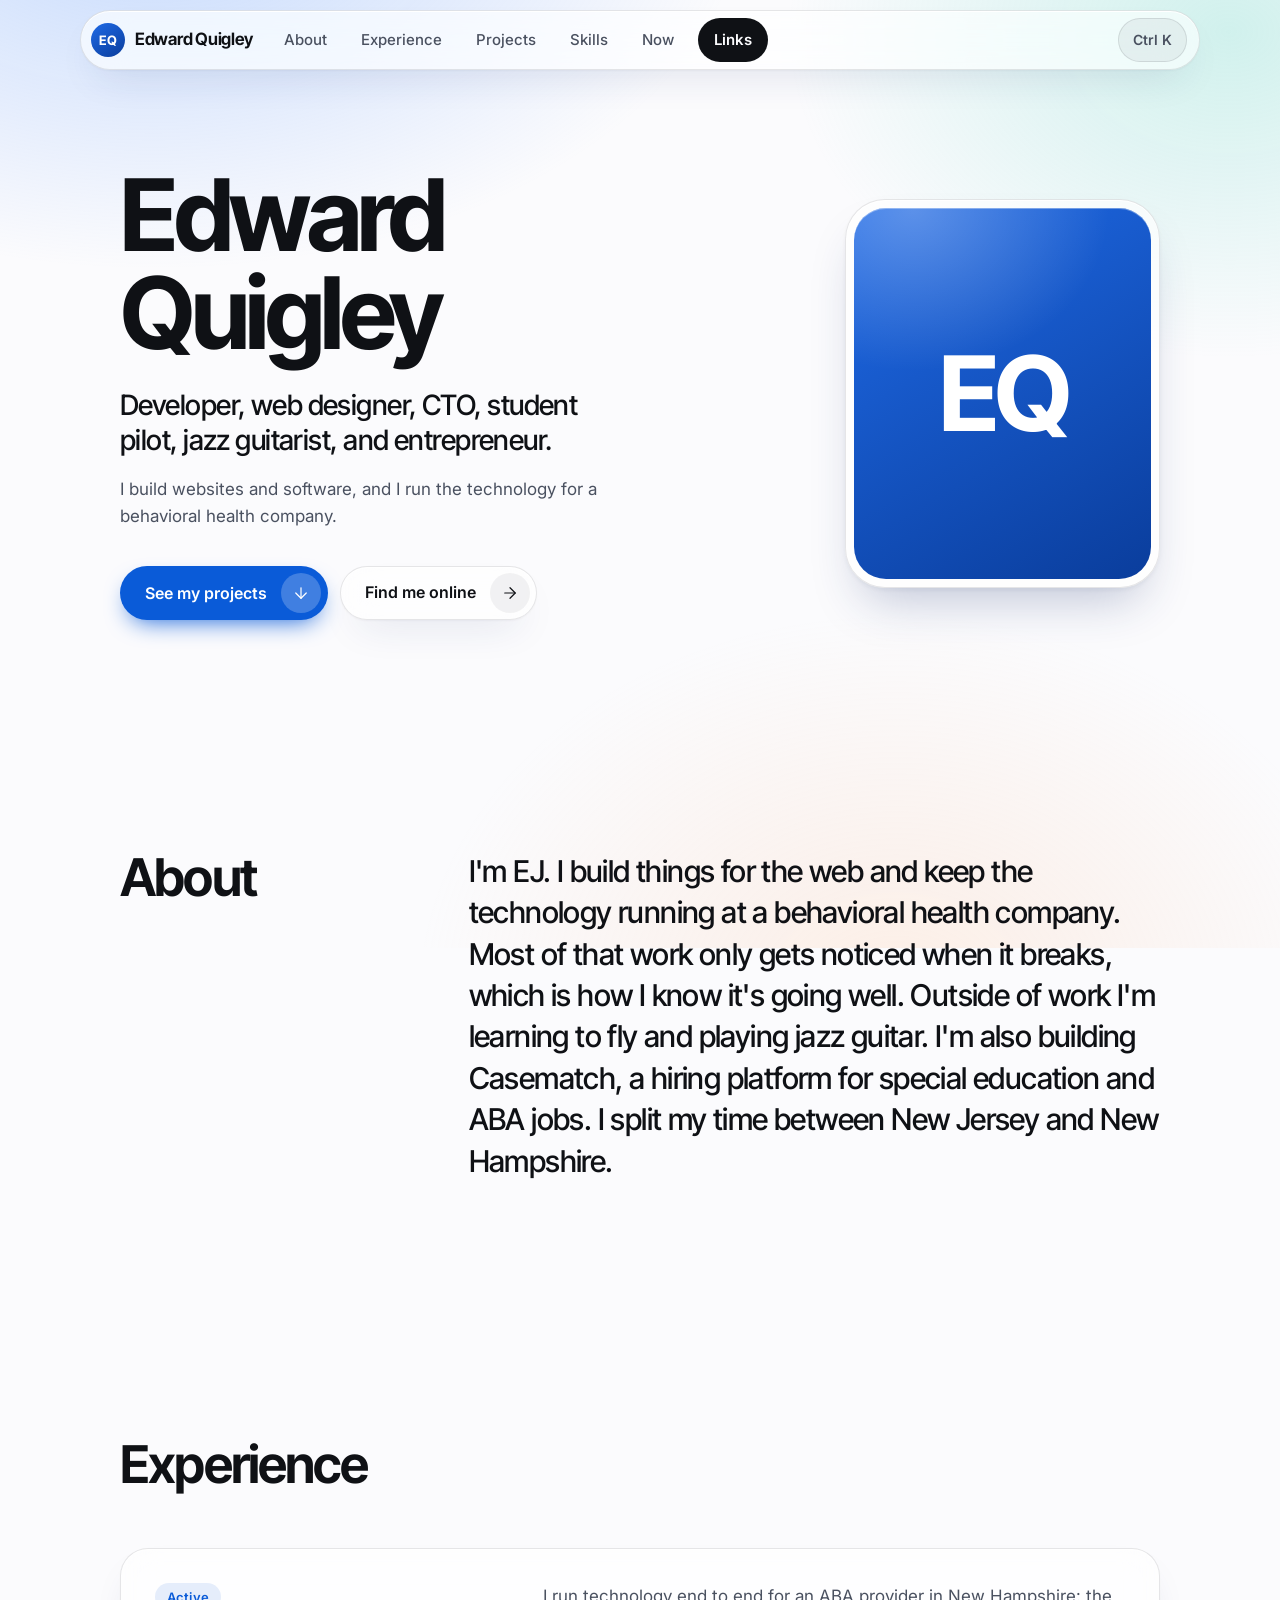
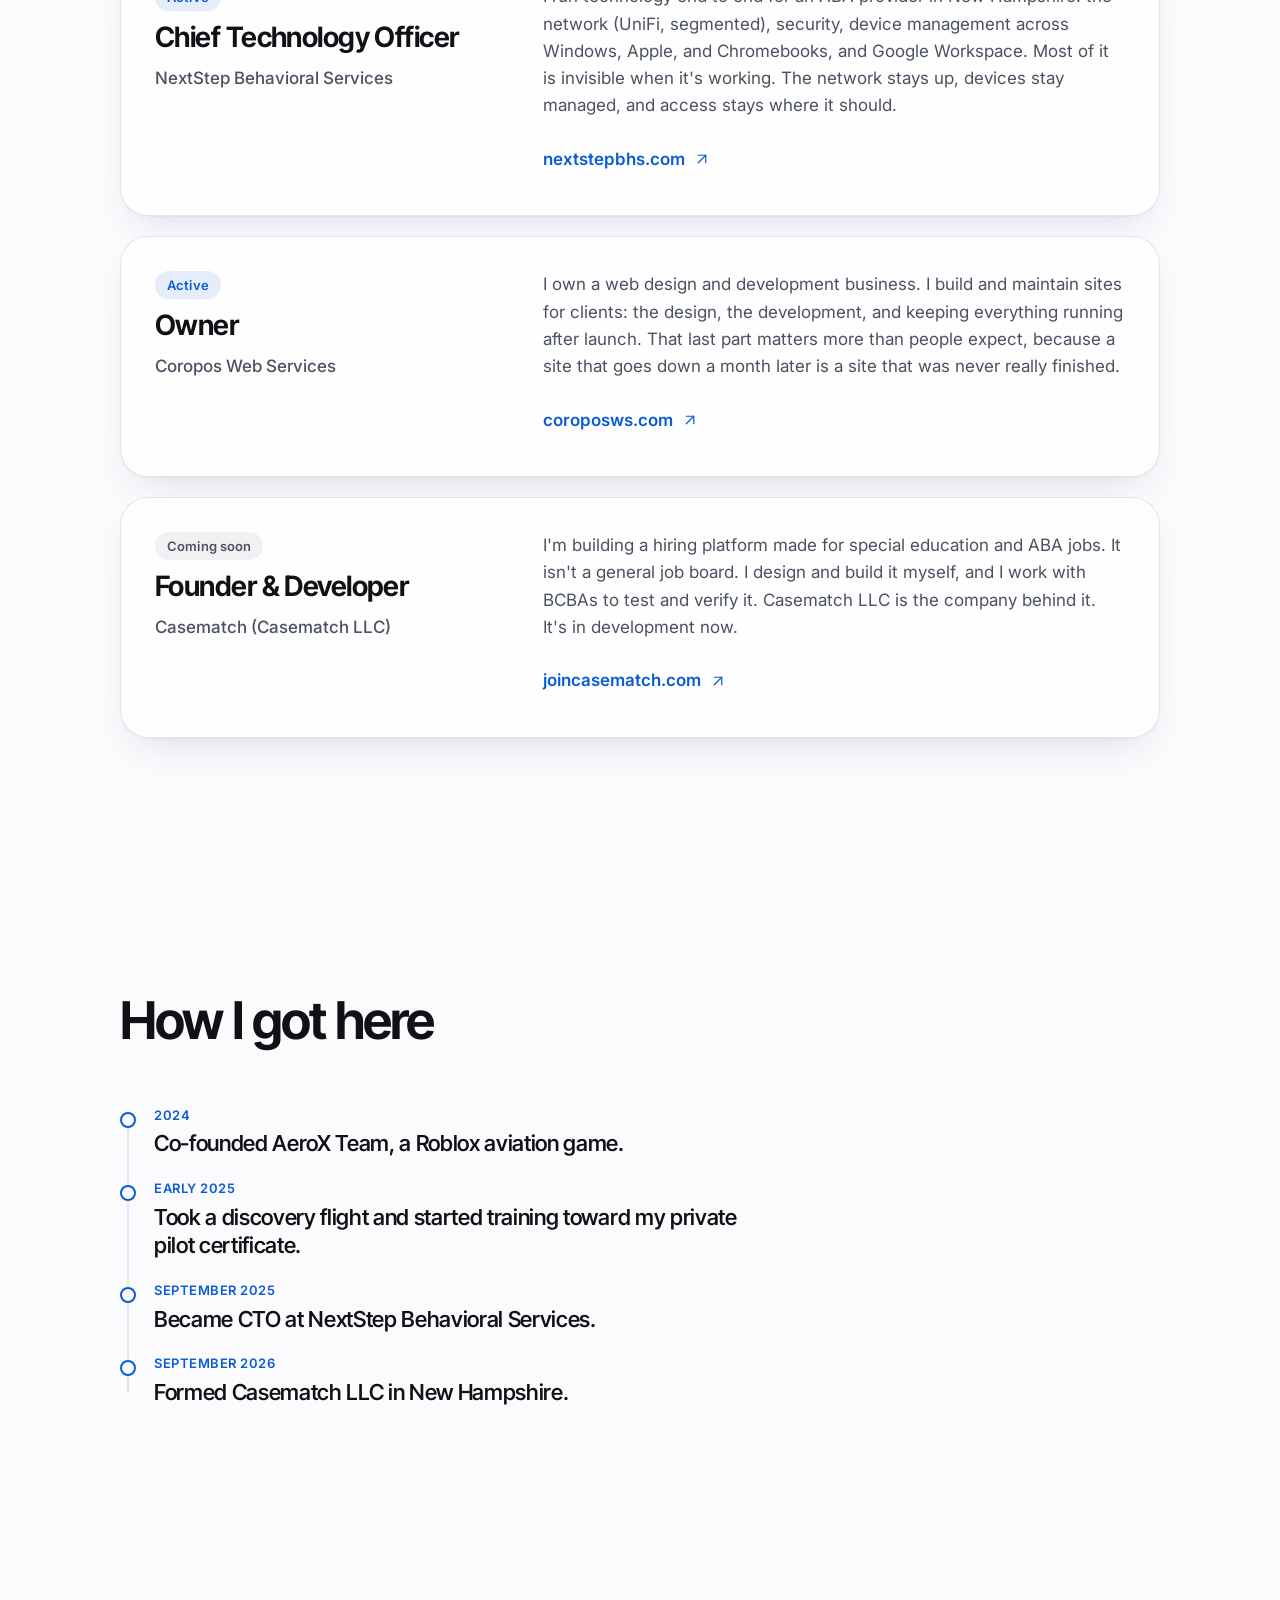
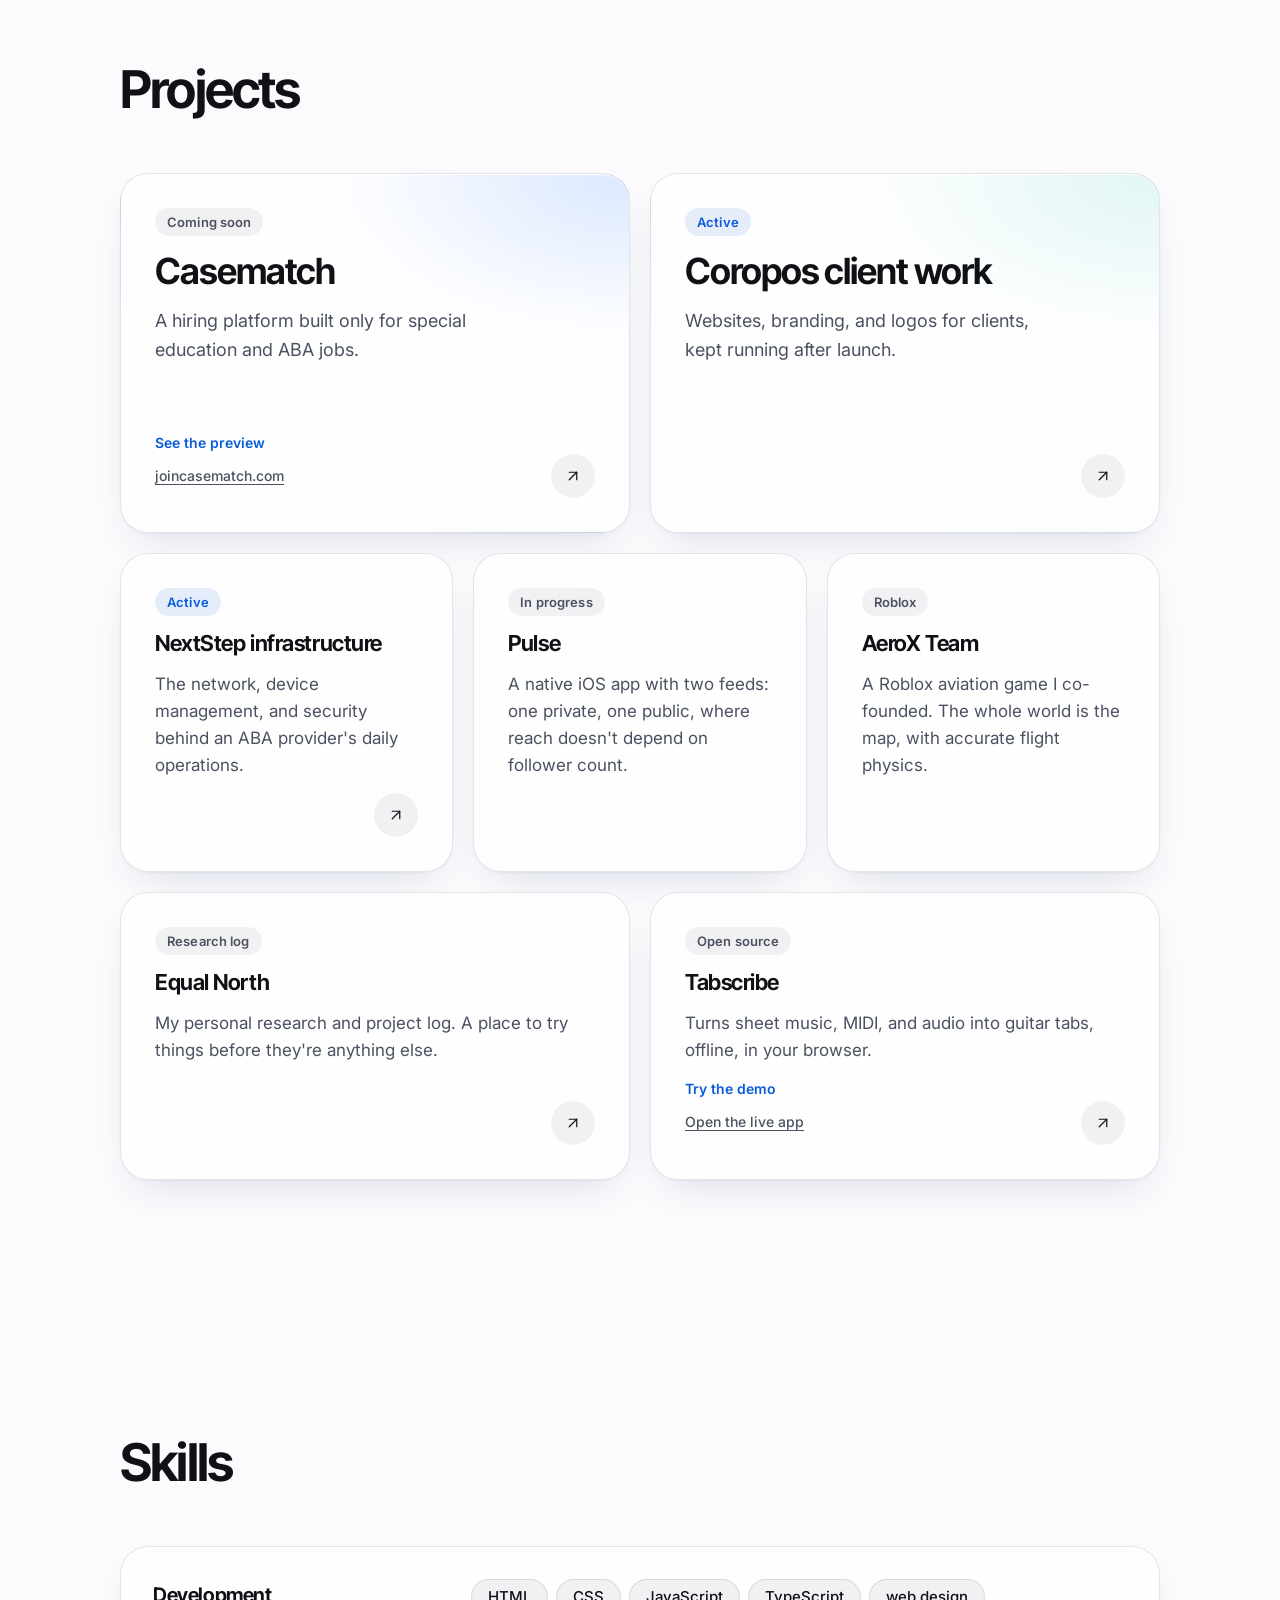
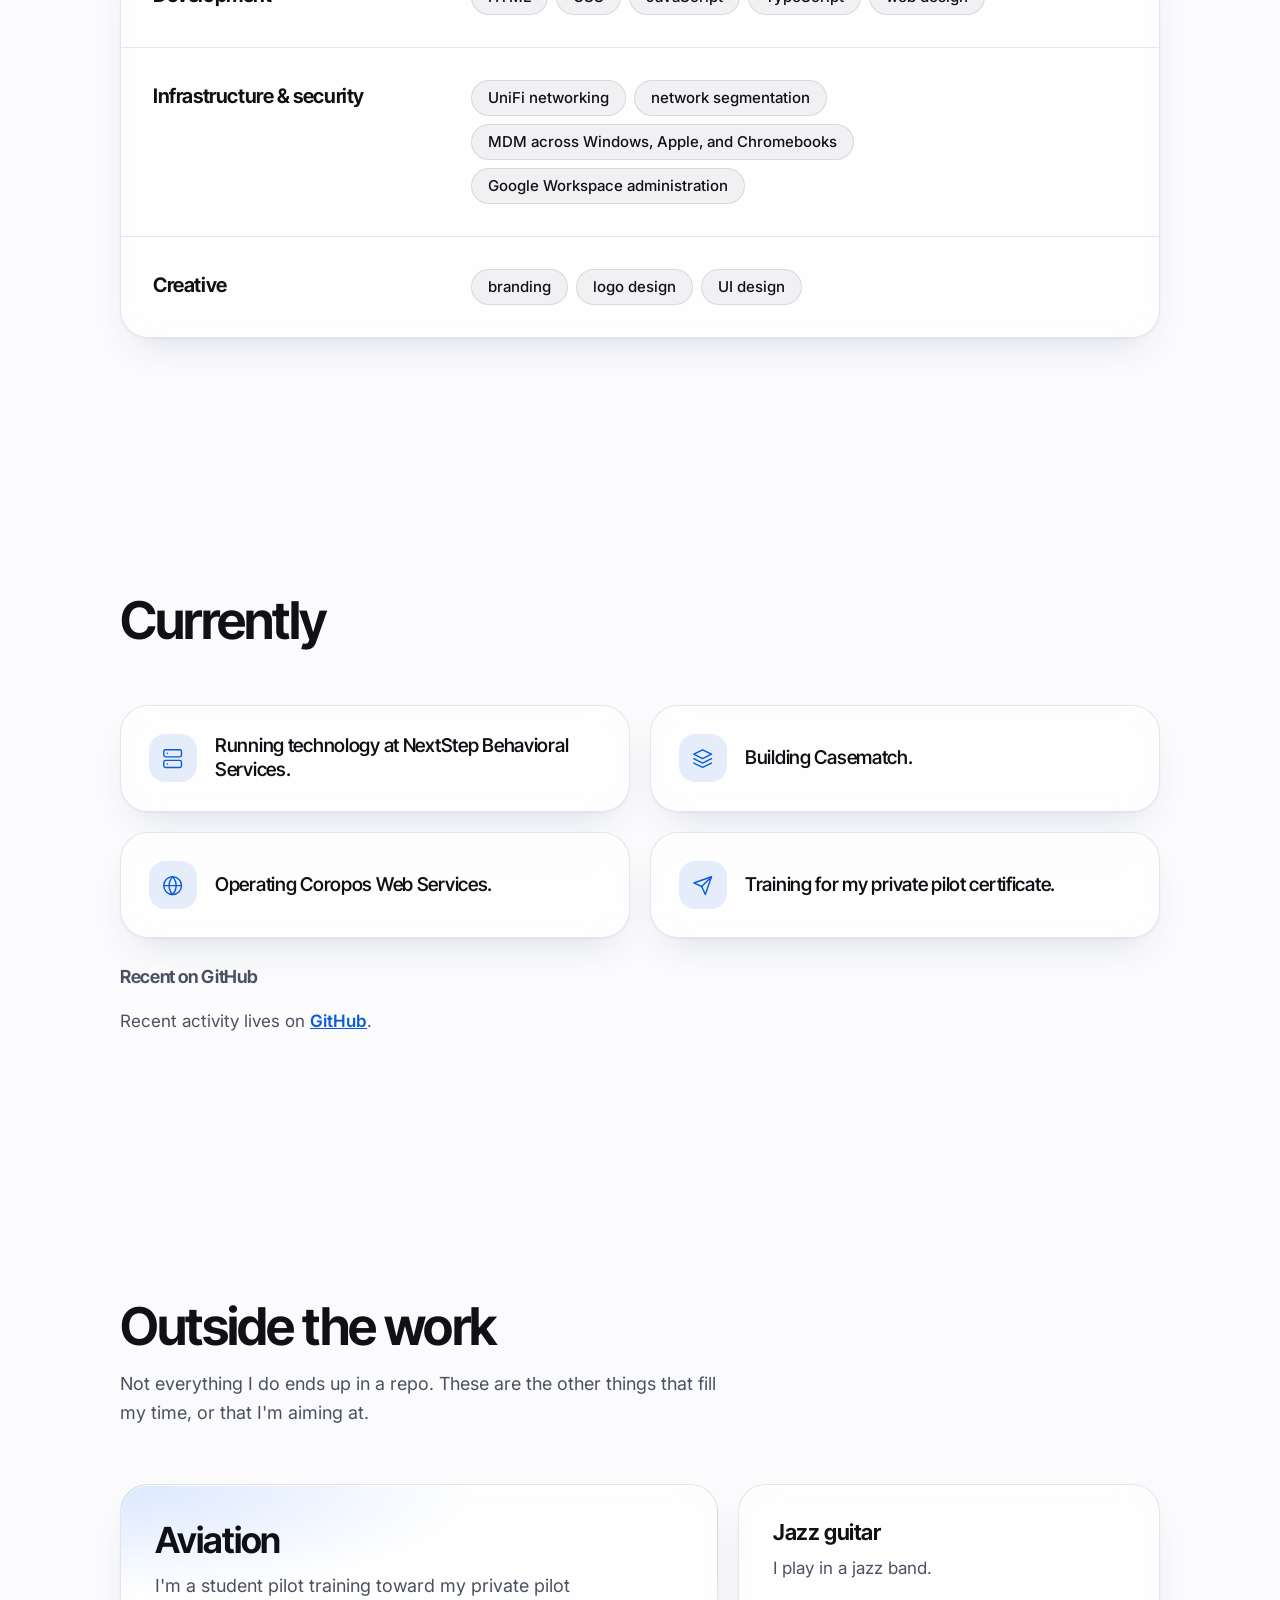
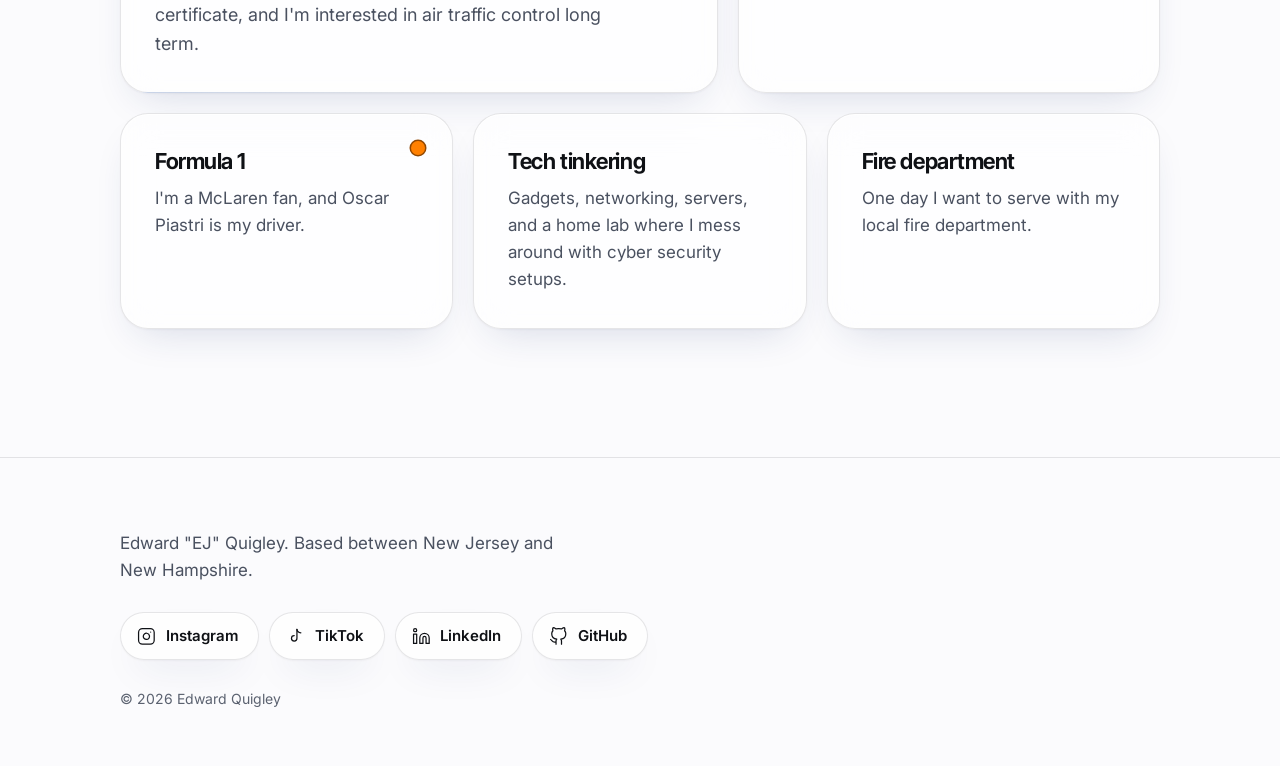
==== commit 3e3f5058: "Round 2: Now page, project pages, timeline, GitHub activity, command palette, hero motion, papaya ea" ====
--- a/index.html
+++ b/index.html
@@ -60,12 +60,13 @@
   <div class="header-bar">
     <a class="brand" href="/" aria-label="Edward Quigley, home"><span class="brand-mark" aria-hidden="true">EQ</span>Edward Quigley</a>
     <nav class="nav-desktop" aria-label="Primary">
-      <ul><li><a href="#about">About</a></li><li><a href="#experience">Experience</a></li><li><a href="#projects">Projects</a></li><li><a href="#skills">Skills</a></li><li><a class="nav-cta" href="/links/">Links</a></li></ul>
+      <ul><li><a href="#about">About</a></li><li><a href="#experience">Experience</a></li><li><a href="#projects">Projects</a></li><li><a href="#skills">Skills</a></li><li><a href="/now/">Now</a></li><li><a class="nav-cta" href="/links/">Links</a></li></ul>
     </nav>
+    <button class="cmdk-hint" type="button" data-cmdk-open aria-label="Open the command palette" aria-keyshortcuts="Control+K Meta+K" hidden>&#8984;K</button>
     <details class="menu">
       <summary aria-label="Menu"><span class="menu-bars" aria-hidden="true"></span>Menu</summary>
       <nav class="menu-panel" aria-label="Primary mobile">
-        <ul><li><a href="#about">About</a></li><li><a href="#experience">Experience</a></li><li><a href="#projects">Projects</a></li><li><a href="#skills">Skills</a></li><li><a class="nav-cta" href="/links/">Links</a></li></ul>
+        <ul><li><a href="#about">About</a></li><li><a href="#experience">Experience</a></li><li><a href="#projects">Projects</a></li><li><a href="#skills">Skills</a></li><li><a href="/now/">Now</a></li><li><a class="nav-cta" href="/links/">Links</a></li></ul>
       </nav>
     </details>
   </div>
@@ -143,15 +144,30 @@
     </div>
   </section>
 
+  <section class="section" id="story" aria-labelledby="story-title">
+    <div class="wrap">
+      <div class="section-head"><h2 id="story-title" class="reveal">How I got here</h2></div>
+      <ol class="timeline">
+        <li class="timeline-item reveal"><span class="timeline-when">2024</span><p>Co-founded AeroX Team, a Roblox aviation game.</p></li>
+        <li class="timeline-item reveal"><span class="timeline-when">Early 2025</span><p>Took a discovery flight and started training toward my private pilot certificate.</p></li>
+        <li class="timeline-item reveal"><span class="timeline-when">September 2025</span><p>Became CTO at NextStep Behavioral Services.</p></li>
+        <li class="timeline-item reveal"><span class="timeline-when">September 2026</span><p>Formed Casematch LLC in New Hampshire.</p></li>
+      </ol>
+    </div>
+  </section>
+
   <section class="section" id="projects" aria-labelledby="projects-title">
     <div class="wrap">
       <div class="section-head"><h2 id="projects-title" class="reveal">Projects</h2></div>
       <div class="bento">
       <article class="card project reveal project-feature card-link">
         <div class="project-top"><span class="chip">Coming soon</span></div>
-        <h3><a href="https://joincasematch.com" target="_blank" rel="noopener">Casematch<span class="sr-only"> (opens in a new tab)</span></a></h3>
+        <h3><a href="/projects/casematch/">Casematch</a></h3>
         <p>A hiring platform built only for special education and ABA jobs.</p>
-        <span class="go" aria-hidden="true"><svg class="icon" aria-hidden="true"><use href="/assets/images/icons.svg#i-arrow-up-right"/></svg></span>
+        <div class="project-foot">
+          <div class="foot-text"><span class="cta-hint">See the preview</span><a class="mini-link" href="https://joincasematch.com" target="_blank" rel="noopener">joincasematch.com<span class="sr-only"> (opens in a new tab)</span></a></div>
+          <span class="go" aria-hidden="true"><svg class="icon" aria-hidden="true"><use href="/assets/images/icons.svg#i-arrow-up-right"/></svg></span>
+        </div>
       </article>
       <article class="card project reveal project-feature alt card-link">
         <div class="project-top"><span class="chip chip-active">Active</span></div>
@@ -185,9 +201,12 @@
       </article>
       <article class="card project reveal card-link">
         <div class="project-top"><span class="chip">Open source</span></div>
-        <h3><a href="https://github.com/ejq17/tabscribe" target="_blank" rel="noopener">Tabscribe<span class="sr-only"> (opens in a new tab)</span></a></h3>
+        <h3><a href="/projects/tabscribe/">Tabscribe</a></h3>
         <p>Turns sheet music, MIDI, and audio into guitar tabs, offline, in your browser.</p>
-        <span class="go" aria-hidden="true"><svg class="icon" aria-hidden="true"><use href="/assets/images/icons.svg#i-arrow-up-right"/></svg></span>
+        <div class="project-foot">
+          <div class="foot-text"><span class="cta-hint">Try the demo</span><a class="mini-link" href="https://ejq17.github.io/tabscribe/" target="_blank" rel="noopener">Open the live app<span class="sr-only"> (opens in a new tab)</span></a></div>
+          <span class="go" aria-hidden="true"><svg class="icon" aria-hidden="true"><use href="/assets/images/icons.svg#i-arrow-up-right"/></svg></span>
+        </div>
       </article>
       </div>
     </div>
@@ -213,6 +232,11 @@
       <li class="card now-item reveal"><span class="now-icon" aria-hidden="true"><svg class="icon" aria-hidden="true"><use href="/assets/images/icons.svg#i-globe"/></svg></span><p>Operating Coropos Web Services.</p></li>
       <li class="card now-item reveal"><span class="now-icon" aria-hidden="true"><svg class="icon" aria-hidden="true"><use href="/assets/images/icons.svg#i-plane"/></svg></span><p>Training for my private pilot certificate.</p></li>
       </ul>
+      <div class="activity reveal" id="activity" aria-labelledby="activity-title">
+        <h3 id="activity-title">Recent on GitHub</h3>
+        <ul class="activity-list" data-activity-list hidden></ul>
+        <p class="activity-fallback" data-activity-fallback>Recent activity lives on <a href="https://github.com/ejq17" target="_blank" rel="noopener">GitHub<span class="sr-only"> (opens in a new tab)</span></a>.</p>
+      </div>
     </div>
   </section>
 
@@ -225,7 +249,7 @@
       <div class="beyond-grid">
       <article class="card beyond-item reveal feature"><h3>Aviation</h3><p>I'm a student pilot training toward my private pilot certificate, and I'm interested in air traffic control long term.</p></article>
       <article class="card beyond-item reveal"><h3>Jazz guitar</h3><p>I play in a jazz band.</p></article>
-      <article class="card beyond-item reveal"><h3>Formula 1</h3><p>I'm a McLaren fan, and Oscar Piastri is my driver.</p></article>
+      <article class="card beyond-item reveal"><h3>Formula 1</h3><p>I'm a McLaren fan, and Oscar Piastri is my driver.</p><button class="papaya-toggle" type="button" data-papaya aria-pressed="false" aria-label="Switch the accent to McLaren papaya" title="Switch the accent to McLaren papaya" hidden><span class="papaya-dot" aria-hidden="true"></span></button></article>
       <article class="card beyond-item reveal"><h3>Tech tinkering</h3><p>Gadgets, networking, servers, and a home lab where I mess around with cyber security setups.</p></article>
       <article class="card beyond-item reveal"><h3>Fire department</h3><p>One day I want to serve with my local fire department.</p></article>
       </div>
@@ -246,5 +270,14 @@
     <p class="copyright">&copy; 2026 Edward Quigley</p>
   </div>
 </footer>
+
+<dialog class="cmdk" id="cmdk" aria-label="Command palette">
+  <div class="cmdk-panel">
+    <input class="cmdk-input" type="text" role="combobox" aria-expanded="true" aria-controls="cmdk-list" aria-autocomplete="list" aria-label="Search sections, pages, and links" placeholder="Jump to a section, page, or link" autocomplete="off" spellcheck="false">
+    <ul class="cmdk-list" id="cmdk-list" role="listbox" aria-label="Results"></ul>
+    <p class="cmdk-empty" hidden>No matches.</p>
+    <p class="cmdk-foot" aria-hidden="true">Arrows to move, Enter to open, Esc to close</p>
+  </div>
+</dialog>
 </body>
 </html>
--- a/assets/css/site.css
+++ b/assets/css/site.css
@@ -36,7 +36,7 @@
   --wash-3: rgba(255, 205, 170, 0.28);
   --tint-a: rgba(120, 170, 255, 0.26);
   --tint-b: rgba(120, 220, 205, 0.22);
-  --mono-a: #2f7bff;
+  --mono-a: #1f6ae6;
   --mono-b: #0a3d9c;
 }
 
@@ -424,6 +424,131 @@
 .social:hover { transform: translateY(-2px); box-shadow: var(--shadow-hover), inset 0 1px 0 var(--hi); }
 .copyright { color: var(--faint); font-size: 0.875rem; }
 
+/* ---------- Hero motion: portrait tilt + moving highlight (transform only) ---------- */
+.headshot { perspective: 900px; }
+.headshot-shell { transition: transform 0.6s var(--ease); will-change: auto; }
+.headshot-shell.is-tilting { transition: transform 0.12s var(--ease); }
+.headshot-core::after {
+  content: ""; position: absolute; inset: -50%; pointer-events: none; opacity: 0;
+  background: radial-gradient(circle at center, rgba(255, 255, 255, 0.24), transparent 38%);
+  transform: translate3d(var(--hx, 0px), var(--hy, 0px), 0);
+  transition: opacity 0.5s var(--ease);
+}
+.headshot-shell.is-tilting .headshot-core::after { opacity: 1; }
+
+/* Gradient wash drifts a few px with page scroll (CSS scroll-driven, no JS) */
+@keyframes wash-drift { from { transform: translate3d(0, 0, 0); } to { transform: translate3d(0, -36px, 0); } }
+@media (prefers-reduced-motion: no-preference) {
+  @supports (animation-timeline: scroll()) {
+    body::before { inset: -48px 0; animation: wash-drift linear both; animation-timeline: scroll(root block); }
+  }
+}
+
+/* ---------- Header command hint ---------- */
+.cmdk-hint {
+  display: none; align-items: center; justify-content: center; min-height: 44px; min-width: 52px; padding: 0 14px;
+  border-radius: 999px; border: 1px solid var(--line); background: var(--chip); color: var(--muted);
+  font-weight: 600; font-size: 0.875rem; cursor: pointer; margin-left: auto; margin-right: 4px;
+  transition: background-color 0.4s var(--ease), color 0.4s var(--ease);
+}
+.cmdk-hint:hover { background: var(--accent-soft); color: var(--ink); }
+@media (min-width: 800px) { .cmdk-hint:not([hidden]) { display: inline-flex; } }
+
+/* ---------- Story timeline ---------- */
+.timeline { position: relative; display: grid; gap: 20px; max-width: 760px; padding-left: 34px; }
+.timeline::before {
+  content: ""; position: absolute; left: 7px; top: 14px; bottom: 14px; width: 2px; border-radius: 2px;
+  background: linear-gradient(to bottom, var(--line), var(--accent-soft) 30%, var(--line));
+}
+.timeline-item { position: relative; display: grid; gap: 4px; }
+.timeline-item::before {
+  content: ""; position: absolute; left: -34px; top: 7px; width: 16px; height: 16px; border-radius: 50%;
+  background: var(--bg); border: 2px solid var(--accent-text);
+}
+.timeline-when { font-size: 0.8125rem; font-weight: 600; letter-spacing: 0.04em; text-transform: uppercase; color: var(--accent-text); }
+.timeline-item p { font-family: var(--font-head); font-weight: 550; font-size: clamp(1.125rem, 2vw, 1.375rem); letter-spacing: -0.015em; line-height: 1.3; max-width: 44ch; }
+
+/* ---------- GitHub activity strip ---------- */
+.activity { margin-top: 28px; display: grid; gap: 12px; }
+.activity h3 { font-size: 1.125rem; color: var(--muted); }
+.activity-list { display: grid; gap: 4px; }
+.activity-list[hidden] { display: none; }
+.activity-row {
+  display: flex; align-items: center; justify-content: space-between; gap: 16px; min-height: 44px; padding: 6px 18px;
+  border-radius: 999px; text-decoration: none; border: 1px solid transparent;
+  transition: background-color 0.4s var(--ease), border-color 0.4s var(--ease);
+}
+.activity-row:hover { background: var(--card); border-color: var(--line); }
+.activity-text { font-size: 0.9375rem; font-weight: 500; overflow-wrap: anywhere; }
+.activity-time { flex: none; color: var(--faint); font-size: 0.8125rem; }
+.activity-fallback { color: var(--muted); }
+.activity-fallback a { display: inline-flex; align-items: center; min-height: 44px; font-weight: 600; color: var(--accent-text); }
+
+/* ---------- Project card affordances ---------- */
+.project-foot { margin-top: auto; display: flex; align-items: flex-end; justify-content: space-between; gap: 12px; }
+.project-foot .go { margin: 0; flex: none; }
+.foot-text { display: grid; gap: 0; }
+.cta-hint { font-size: 0.875rem; font-weight: 600; color: var(--accent-text); }
+.mini-link {
+  position: relative; z-index: 1; display: inline-flex; align-items: center; min-height: 44px; width: fit-content;
+  font-size: 0.875rem; font-weight: 500; color: var(--muted); text-underline-offset: 3px;
+}
+.mini-link:hover { color: var(--ink); }
+
+/* ---------- F1 easter egg: McLaren papaya accent ---------- */
+.beyond-item { position: relative; }
+.papaya-toggle {
+  position: absolute; top: 12px; right: 12px; width: 44px; height: 44px; border-radius: 50%; border: 0;
+  background: transparent; display: grid; place-items: center; cursor: pointer;
+}
+.papaya-toggle[hidden] { display: none; }
+.papaya-dot {
+  width: 14px; height: 14px; border-radius: 50%; background: #ff8000; box-shadow: 0 0 0 1.5px #8f4600;
+  transition: transform 0.5s var(--ease), box-shadow 0.5s var(--ease);
+}
+.papaya-toggle:hover .papaya-dot { transform: scale(1.35); }
+.papaya-toggle[aria-pressed="true"] .papaya-dot { box-shadow: 0 0 0 3px var(--card-solid), 0 0 0 5px #ff8000; }
+/* Papaya as fill with dark ink; text uses a darker tone so it still passes AA on light */
+html[data-theme-accent="papaya"] {
+  --accent: #ff8000; --accent-ink: #1a0d00; --accent-soft: rgba(255, 128, 0, 0.16); --accent-text: #8f4600;
+  --mono-a: #e06a00; --mono-b: #9a4300; --tint-a: rgba(255, 128, 0, 0.2);
+}
+@media (prefers-color-scheme: dark) {
+  html[data-theme-accent="papaya"] {
+    --accent: #ff8000; --accent-ink: #1a0d00; --accent-soft: rgba(255, 128, 0, 0.18); --accent-text: #ffa04d;
+    --tint-a: rgba(255, 128, 0, 0.16);
+  }
+}
+html[data-theme-accent="papaya"] :focus-visible { outline-color: var(--accent-text); }
+
+/* ---------- Command palette ---------- */
+.cmdk {
+  border: 0; padding: 0; background: transparent; color: var(--ink); width: min(600px, calc(100vw - 32px));
+  max-height: 80dvh; margin: 12vh auto auto; overflow: visible;
+}
+.cmdk::backdrop { background: rgba(10, 12, 18, 0.45); }
+.cmdk-panel {
+  display: grid; gap: 8px; padding: 10px; border-radius: var(--r-card); background: var(--card-solid);
+  border: 1px solid var(--line); box-shadow: var(--shadow-hover);
+}
+.cmdk-input {
+  width: 100%; min-height: 52px; padding: 0 20px; border-radius: 999px; border: 1px solid var(--line);
+  background: var(--chip); color: var(--ink); font: inherit; font-size: 1.0625rem;
+}
+.cmdk-input:focus-visible { outline: 2px solid var(--accent-text); outline-offset: 2px; }
+.cmdk-list { display: grid; gap: 2px; max-height: 50dvh; overflow-y: auto; overscroll-behavior: contain; }
+.cmdk-item {
+  display: flex; align-items: center; justify-content: space-between; gap: 12px; min-height: 44px; padding: 6px 16px;
+  border-radius: 999px; cursor: pointer; font-weight: 500;
+}
+.cmdk-item[aria-selected="true"] { background: var(--accent-soft); }
+.cmdk-group { color: var(--faint); font-size: 0.8125rem; font-weight: 600; }
+.cmdk-empty, .cmdk-foot { padding: 6px 16px; color: var(--muted); font-size: 0.875rem; }
+.cmdk-empty[hidden] { display: none; }
+@media (prefers-reduced-motion: no-preference) {
+  .cmdk[open] .cmdk-panel { animation: rise 0.4s var(--ease) both; }
+}
+
 /* ---------- Motion ---------- */
 @keyframes rise { from { opacity: 0; transform: translateY(24px); } to { opacity: 1; transform: none; } }
 @media (prefers-reduced-motion: no-preference) {
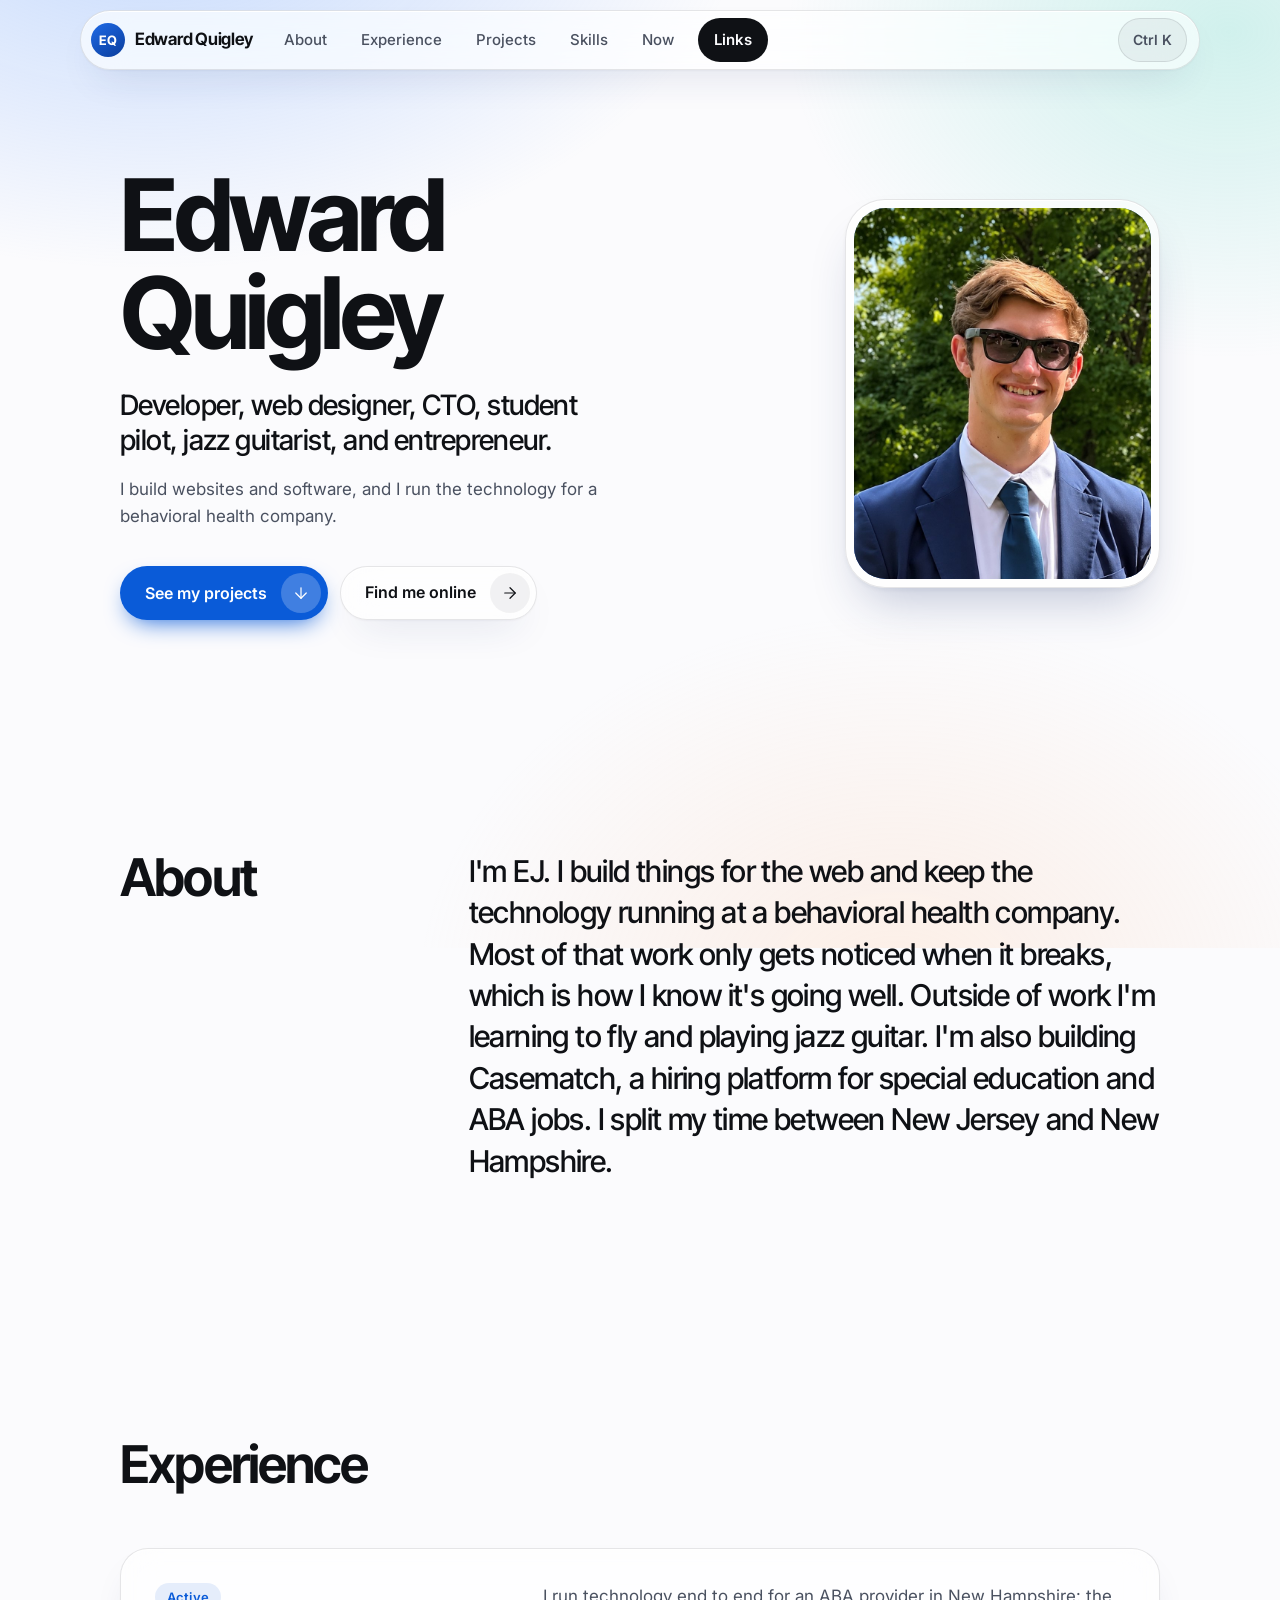
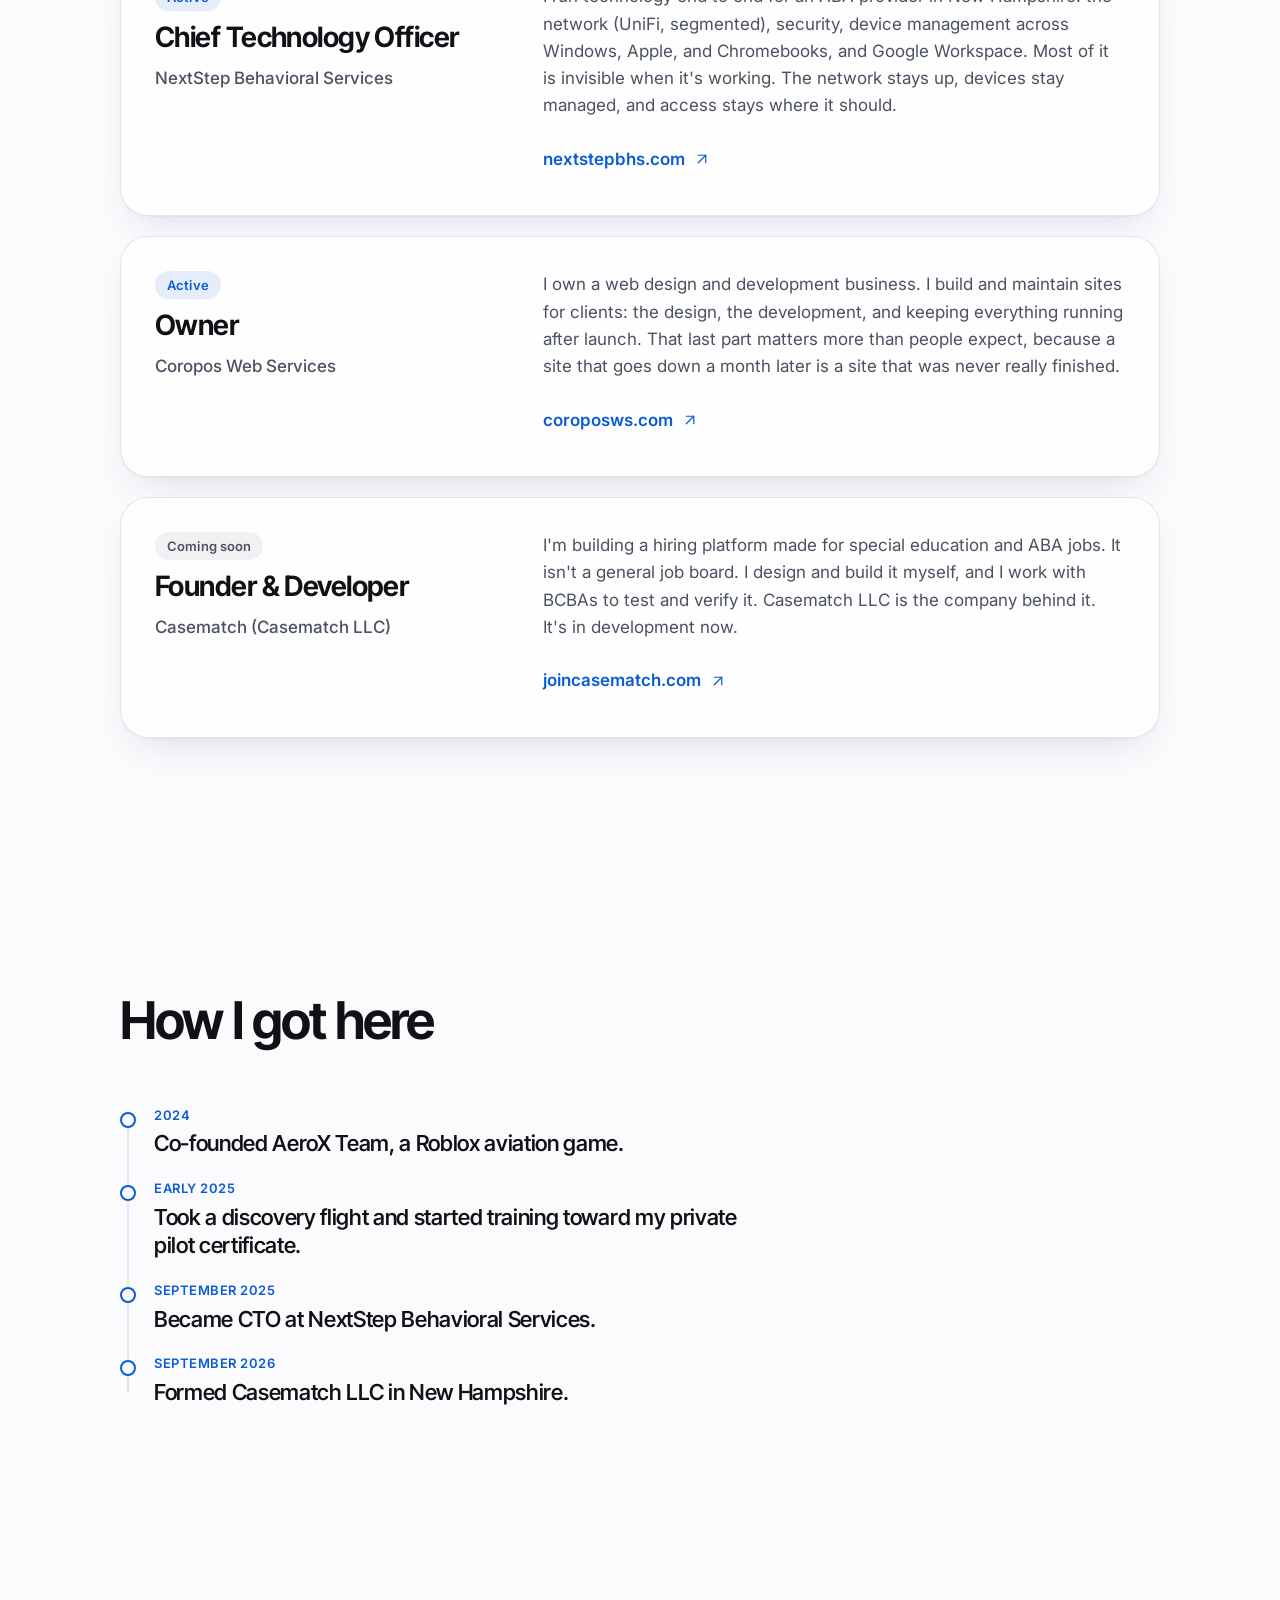
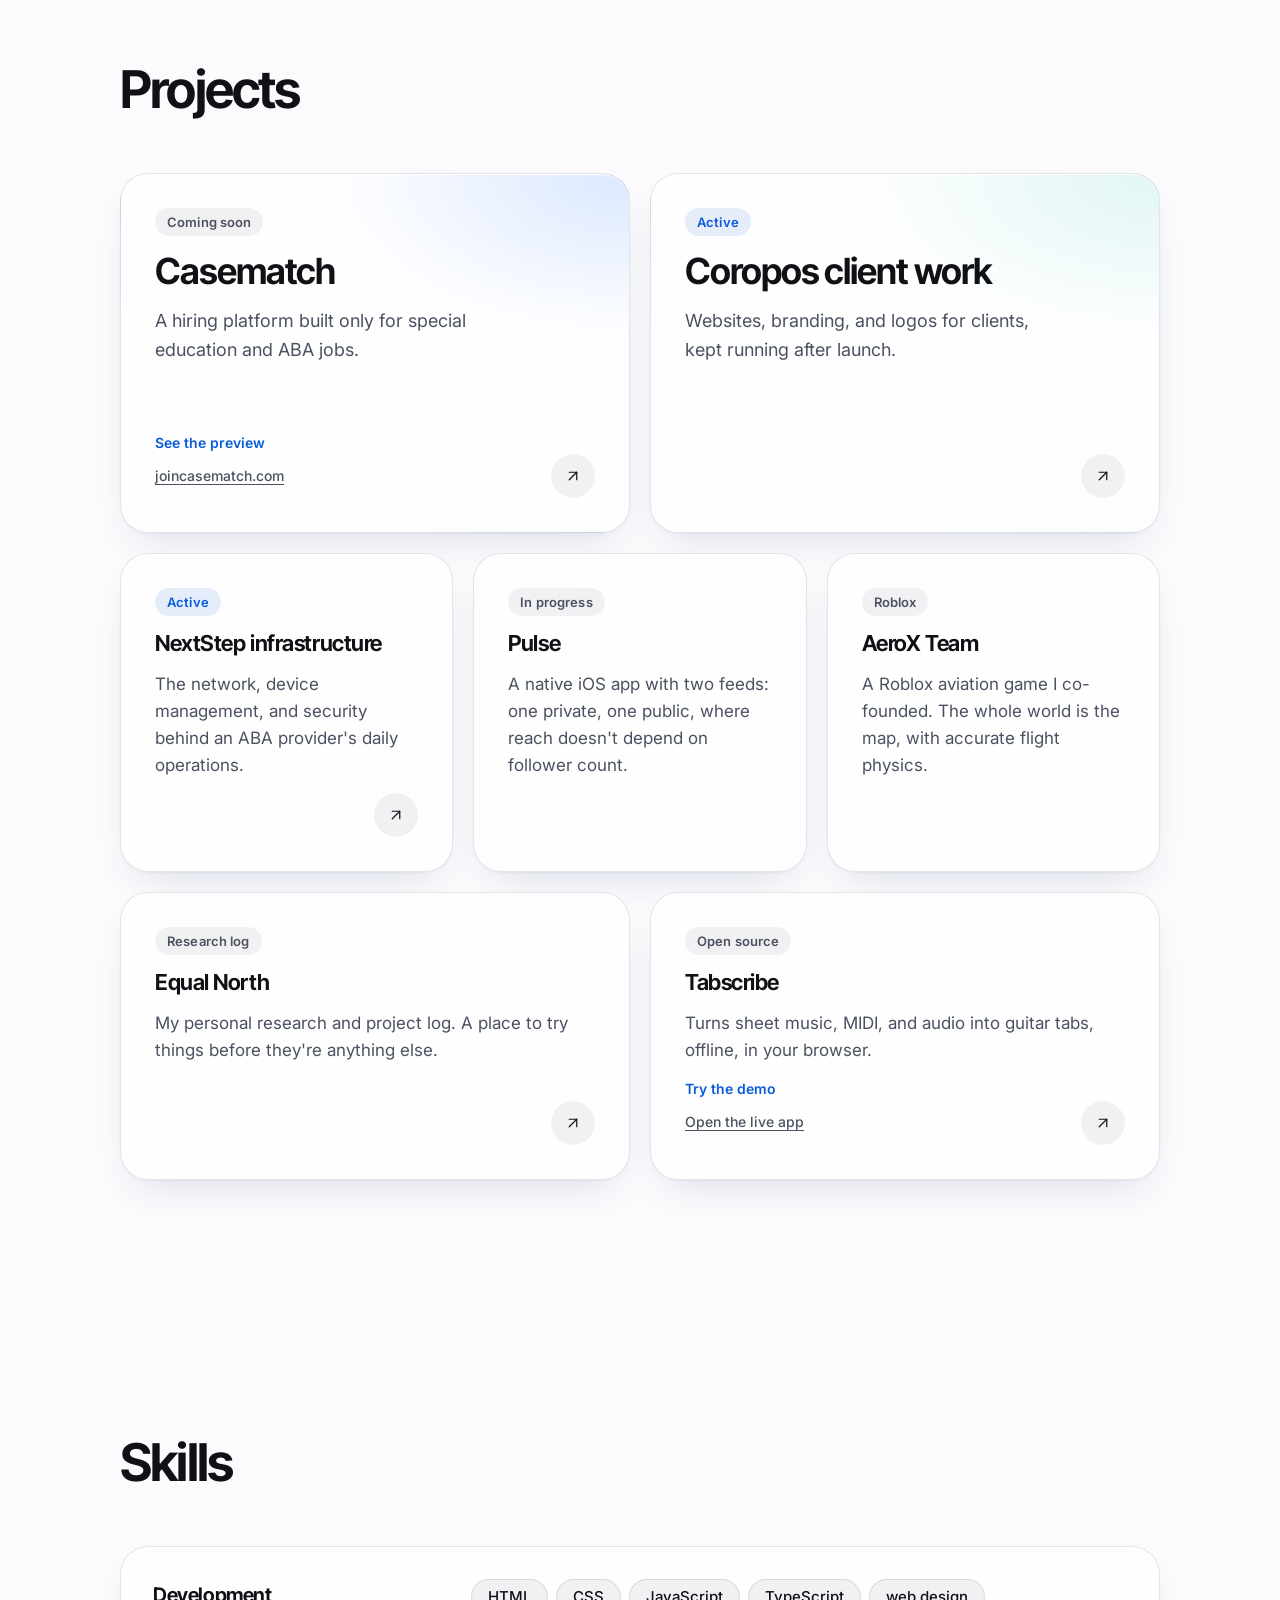
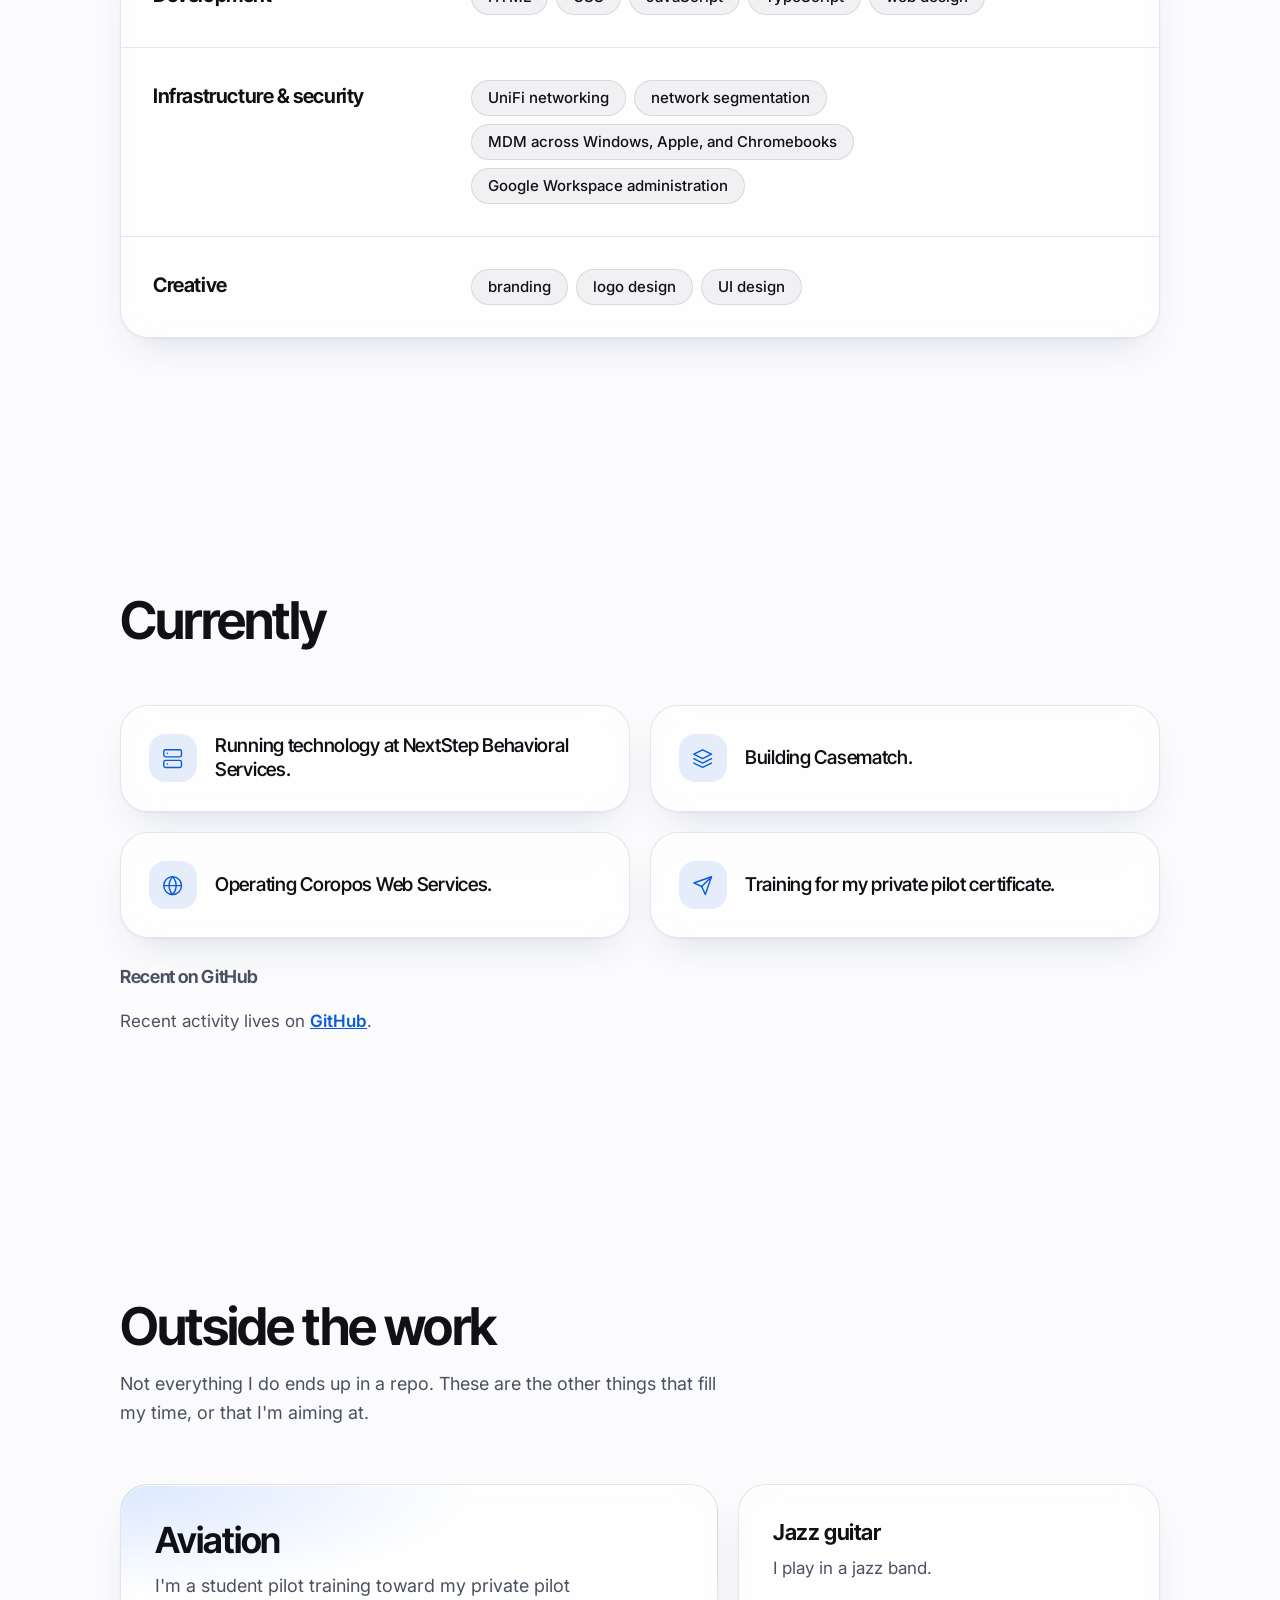
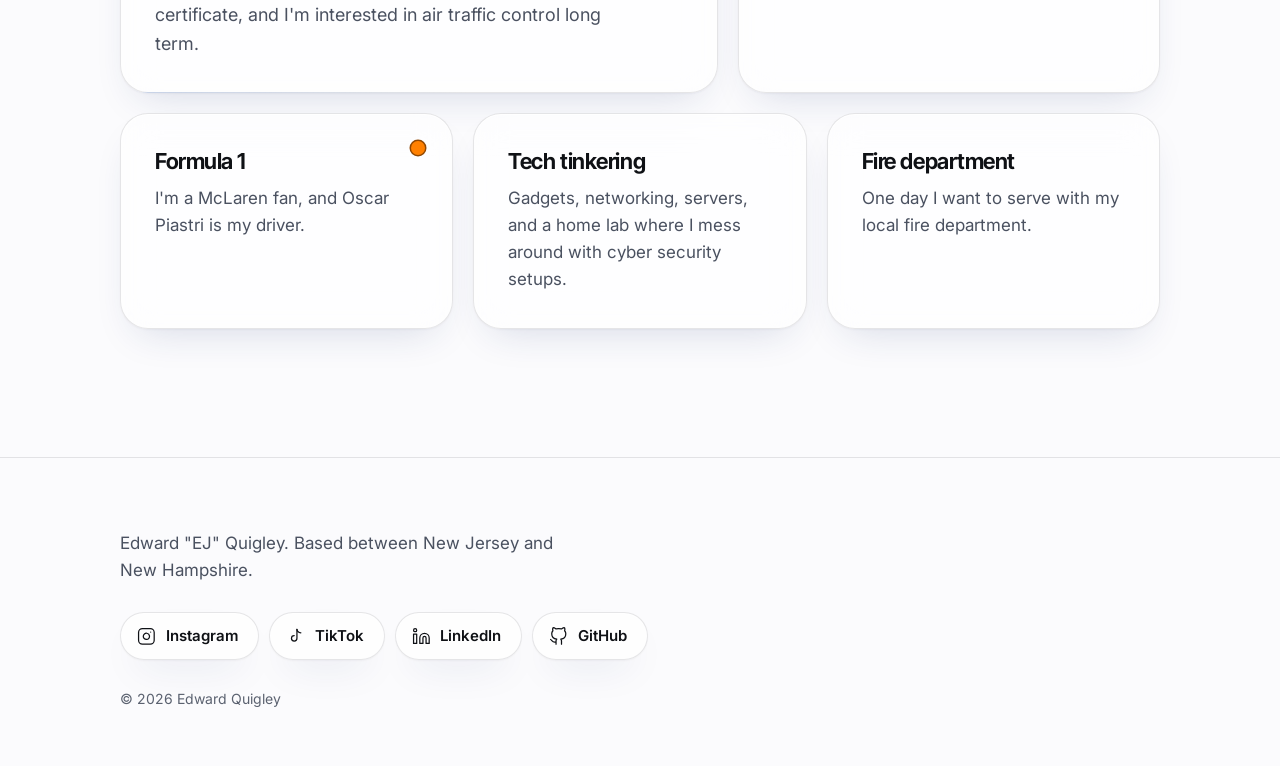
==== commit b34f1020: "Add real headshot and links avatar Co-Authored-By: Claude Fable 5.1 <noreply@anthropic.com>" ====
--- a/index.html
+++ b/index.html
@@ -88,8 +88,8 @@
         <div class="headshot-shell">
           <div class="headshot-core">
             <span class="mono" aria-hidden="true">EQ</span>
-            <!-- HEADSHOT: drop your photo at /assets/images/headshot.jpg, then un-comment the next line (see README.md). -->
-            <!-- <img src="/assets/images/headshot.jpg" alt="Portrait of Edward Quigley" width="800" height="1000" decoding="async"> -->
+            <!-- HEADSHOT: replace /assets/images/headshot.jpg (4:5, 800x1000) to change the photo (see README.md). -->
+            <img src="/assets/images/headshot.jpg" alt="Portrait of Edward Quigley" width="800" height="1000" fetchpriority="high" decoding="async">
           </div>
         </div>
       </figure>
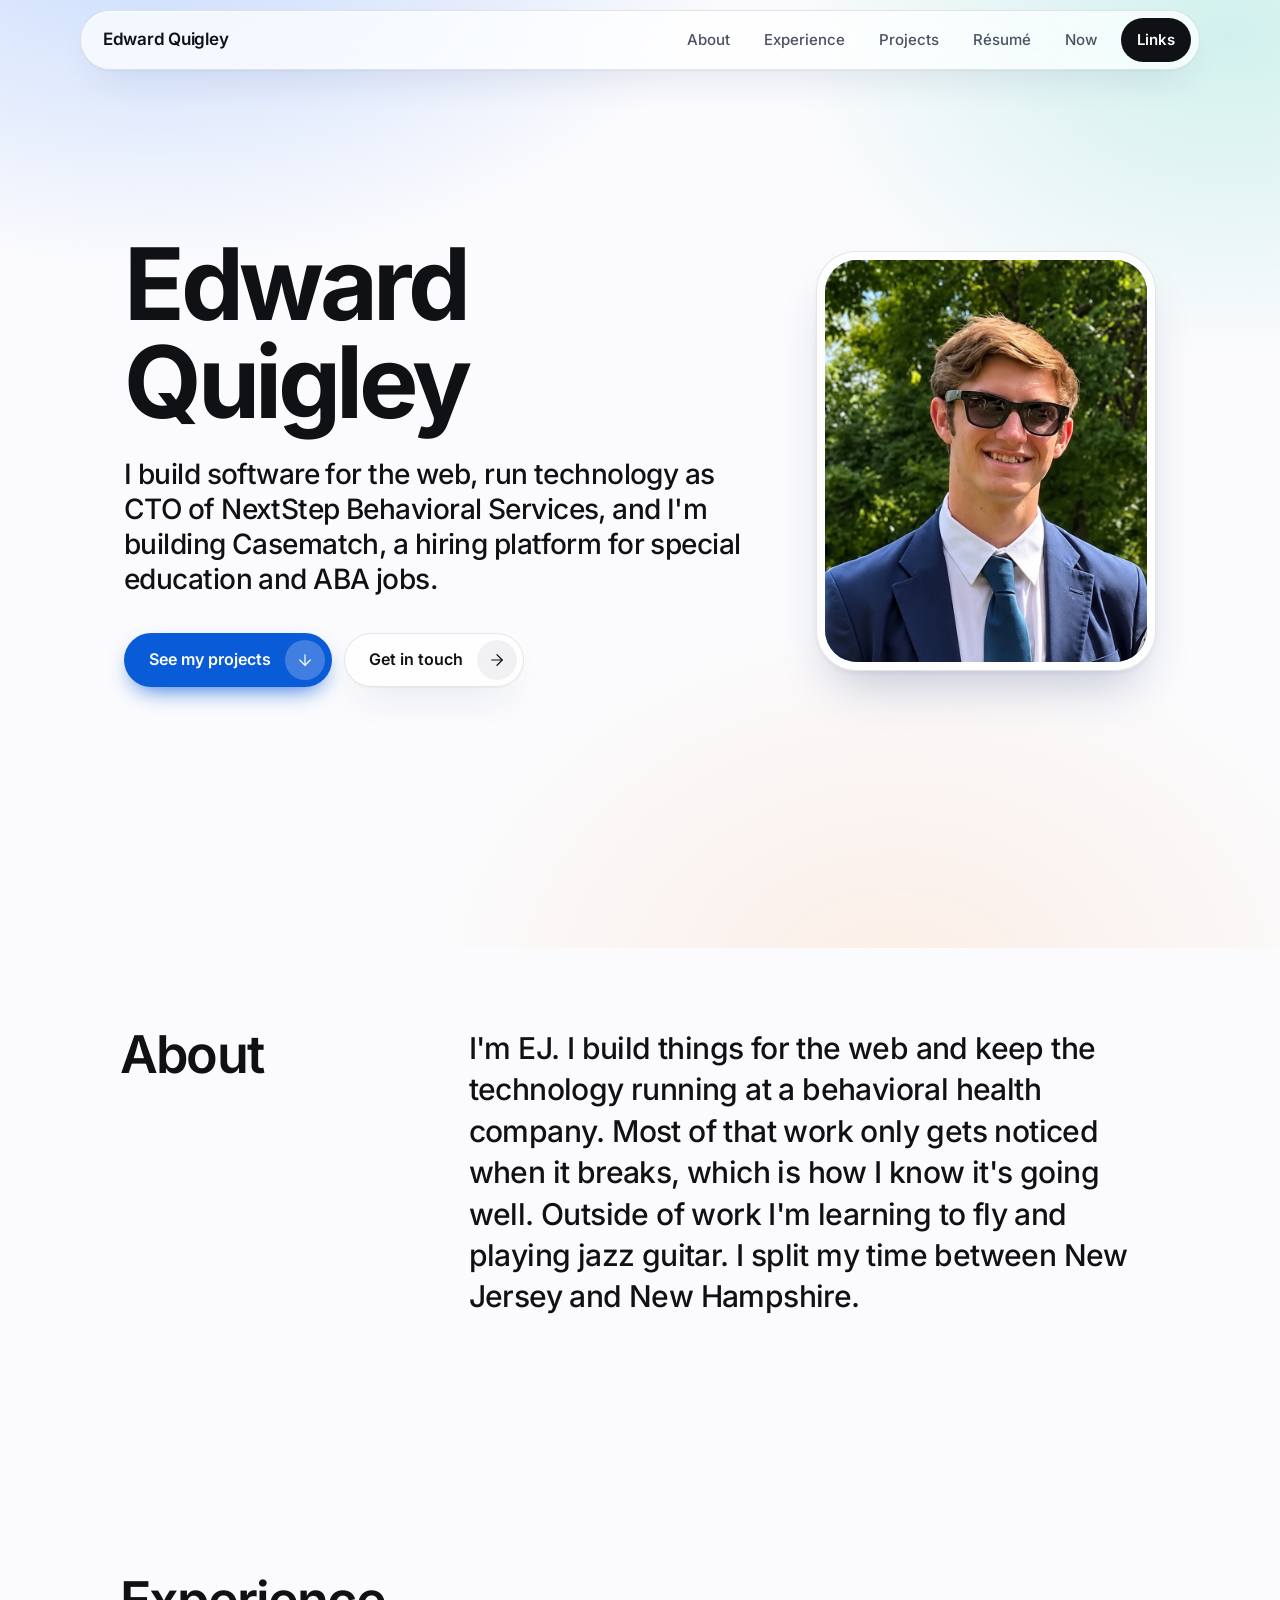
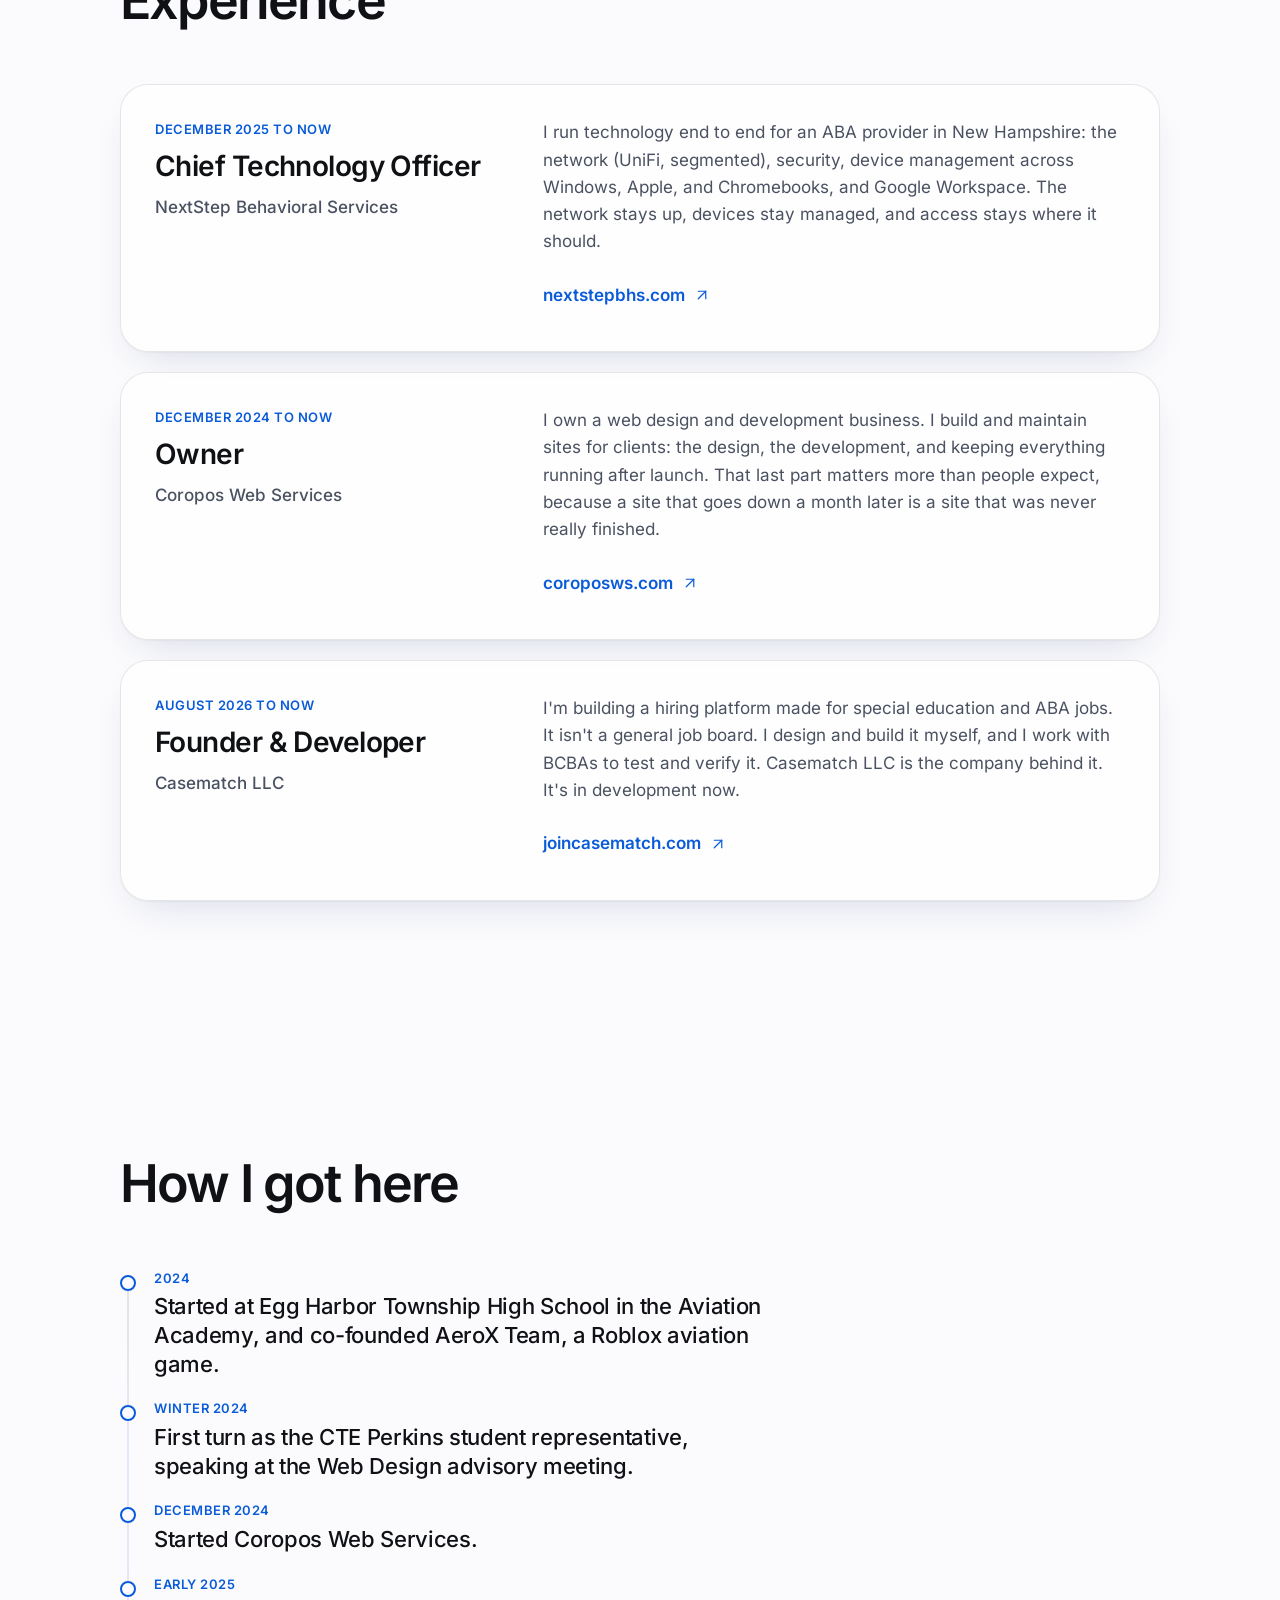
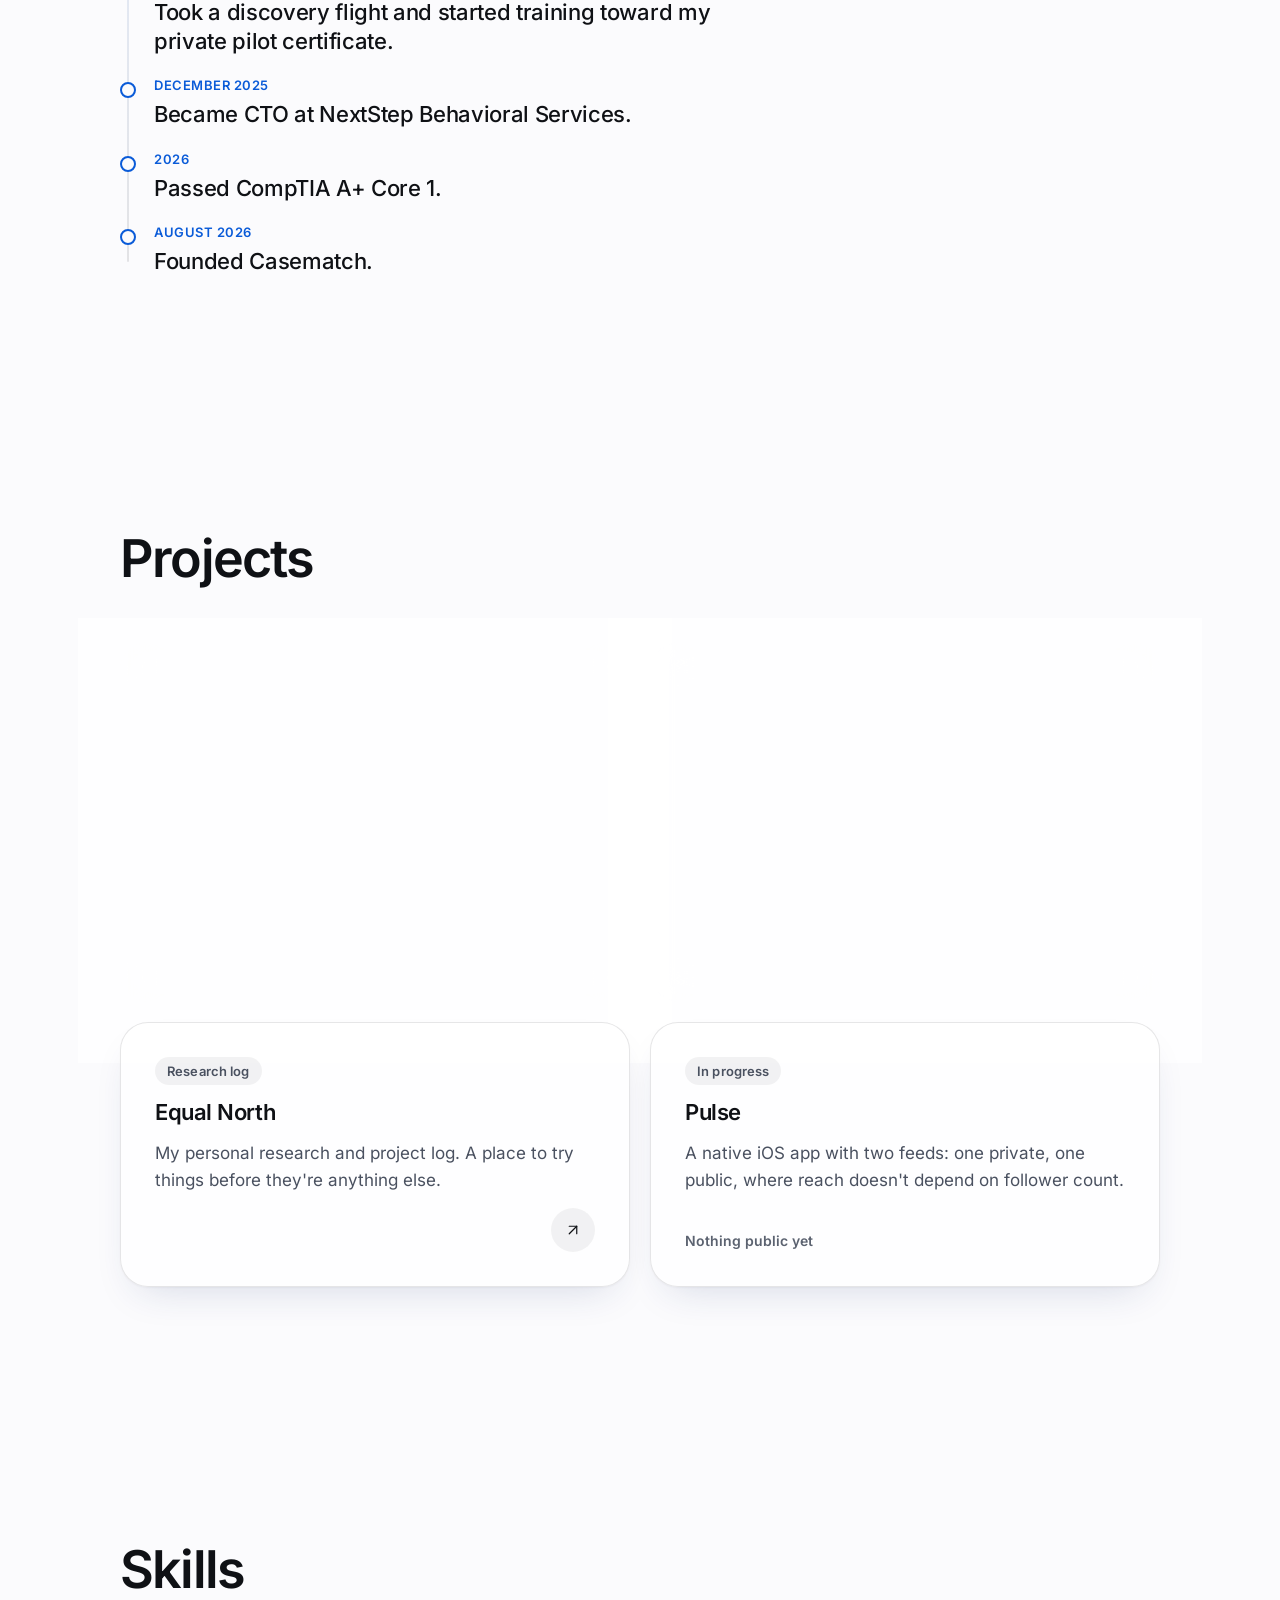
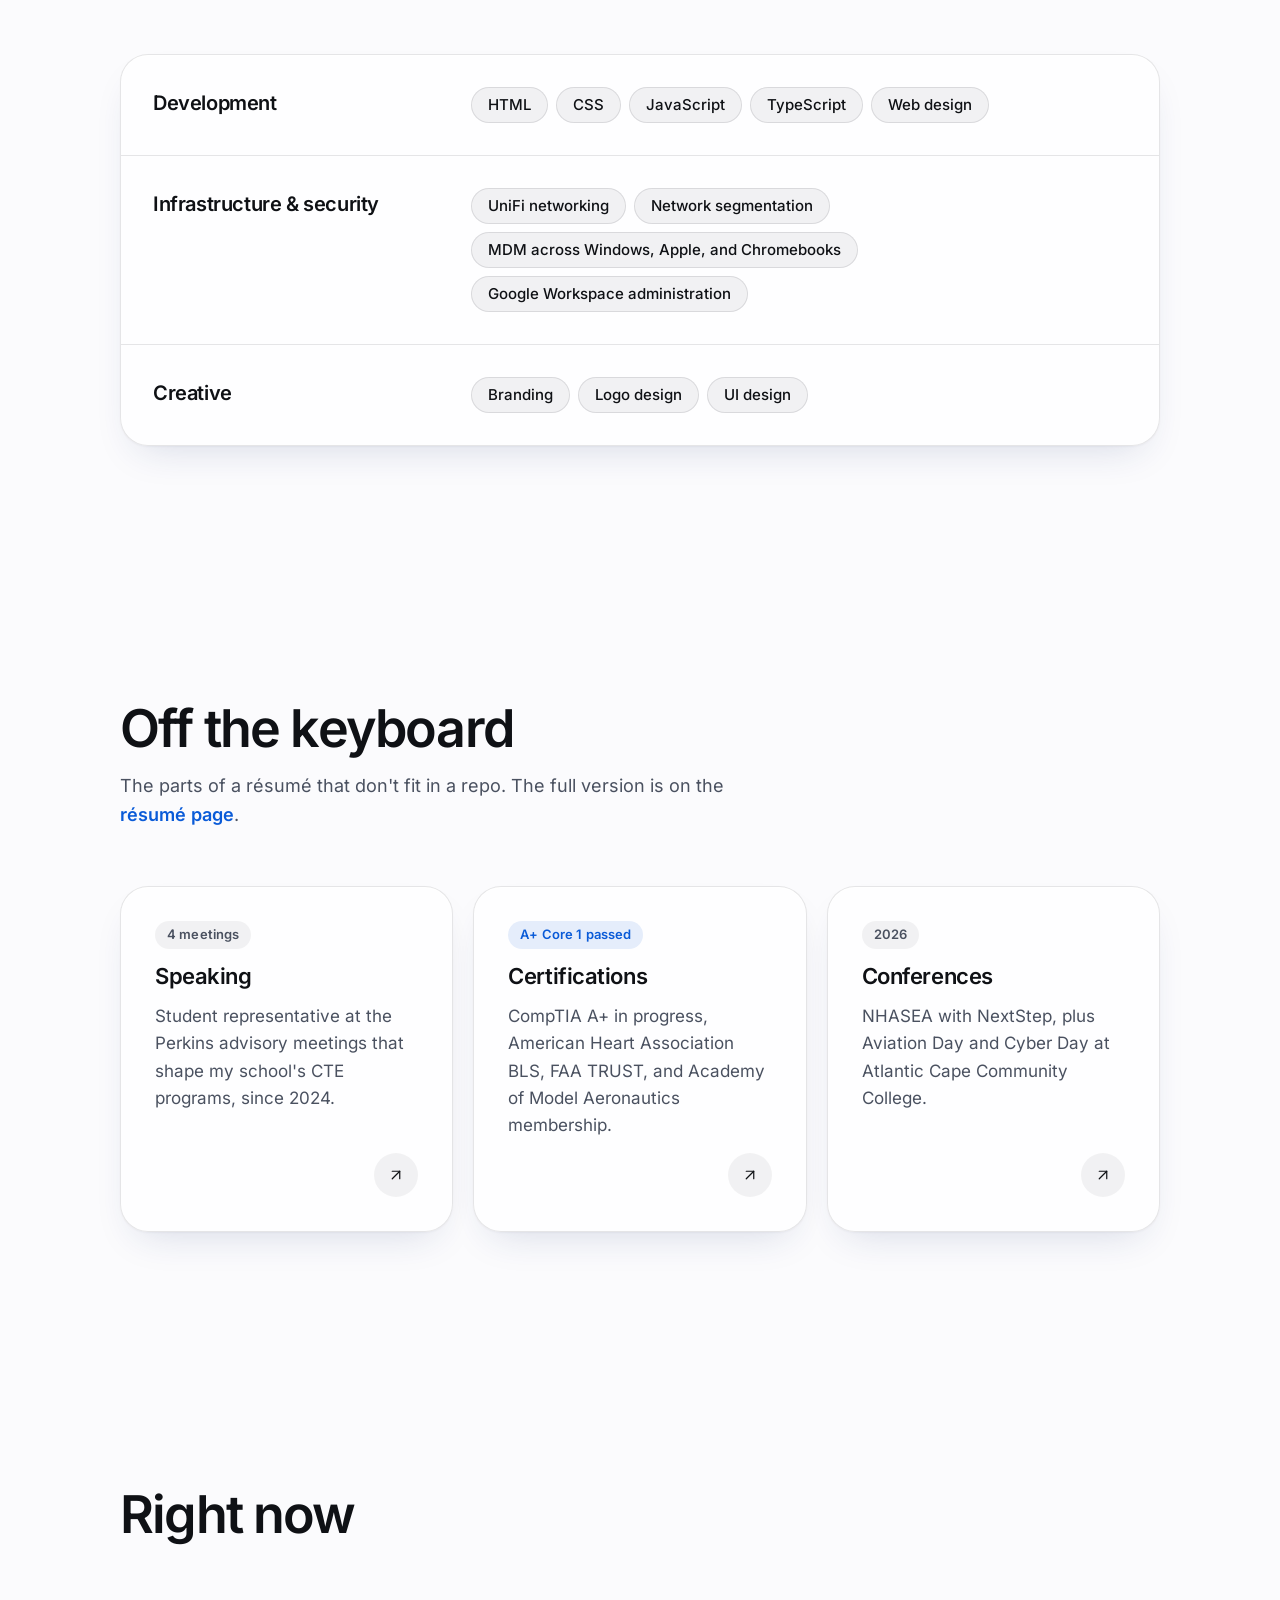
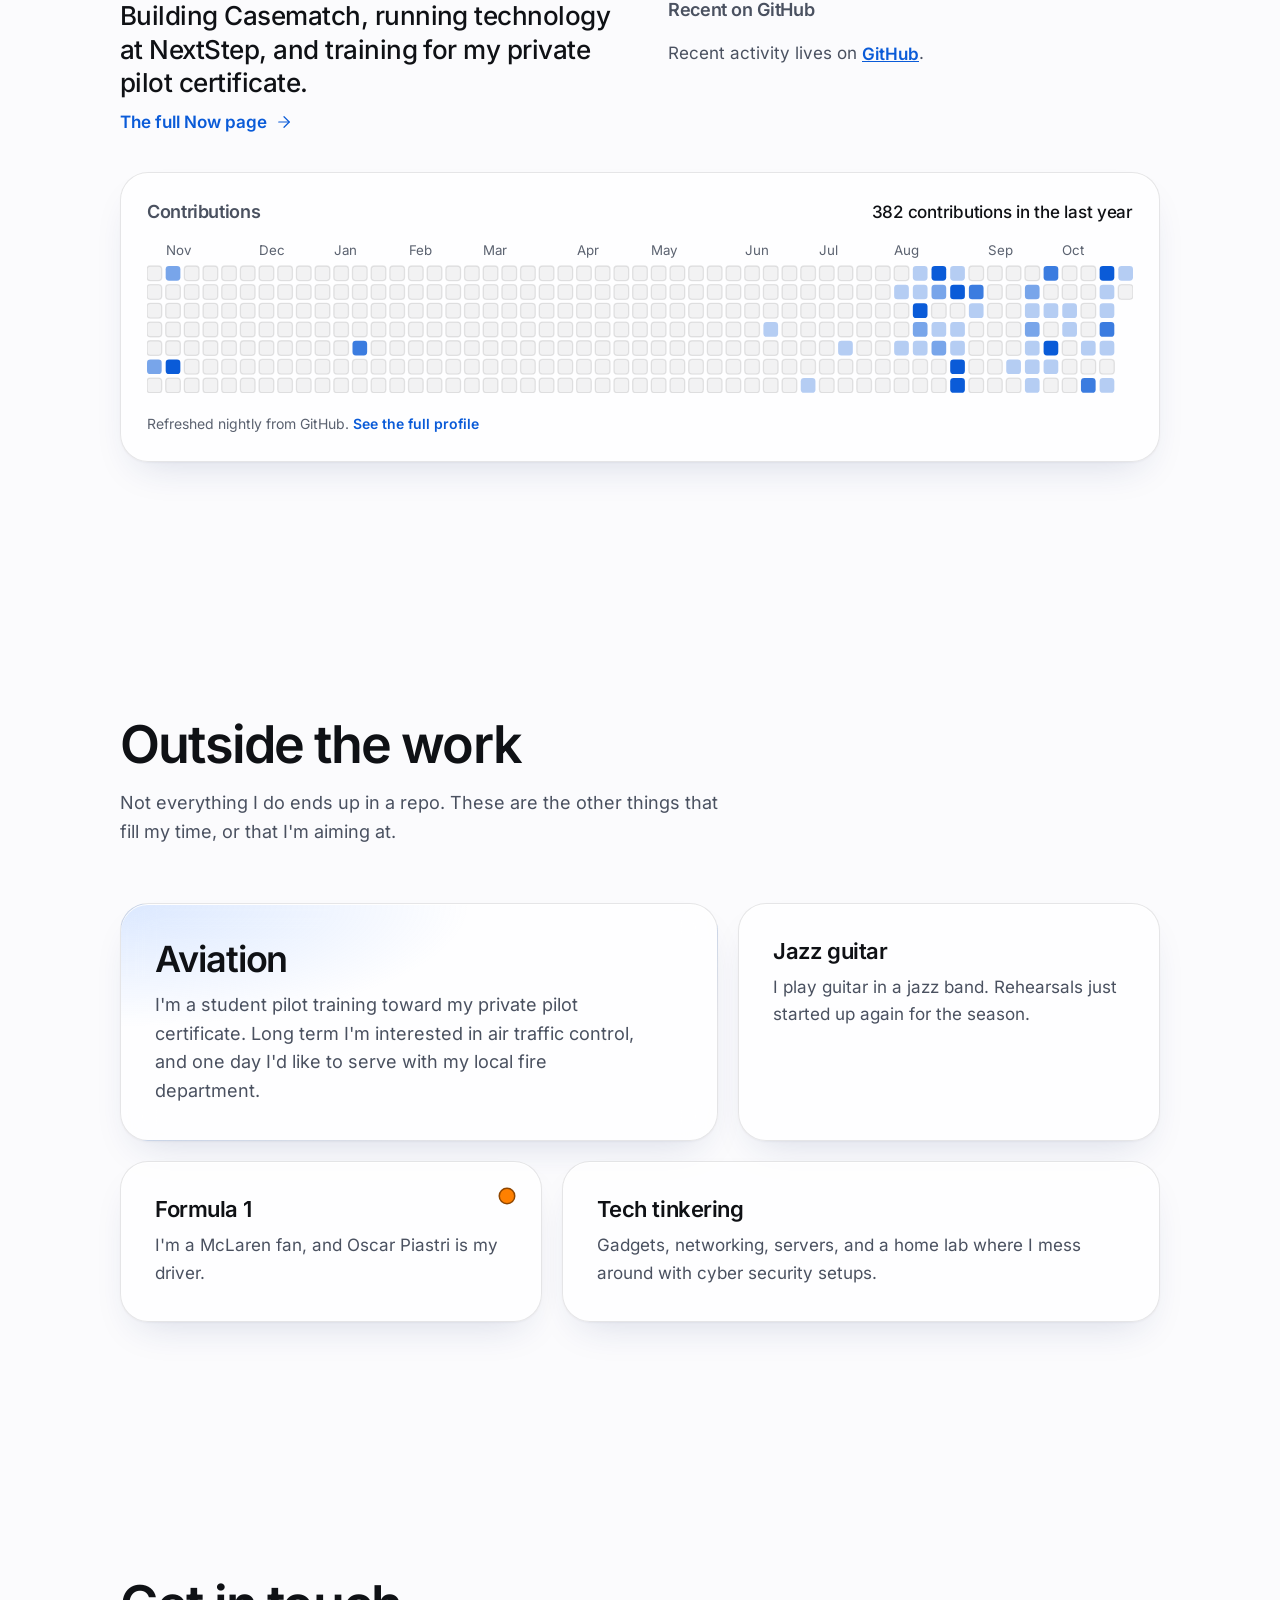
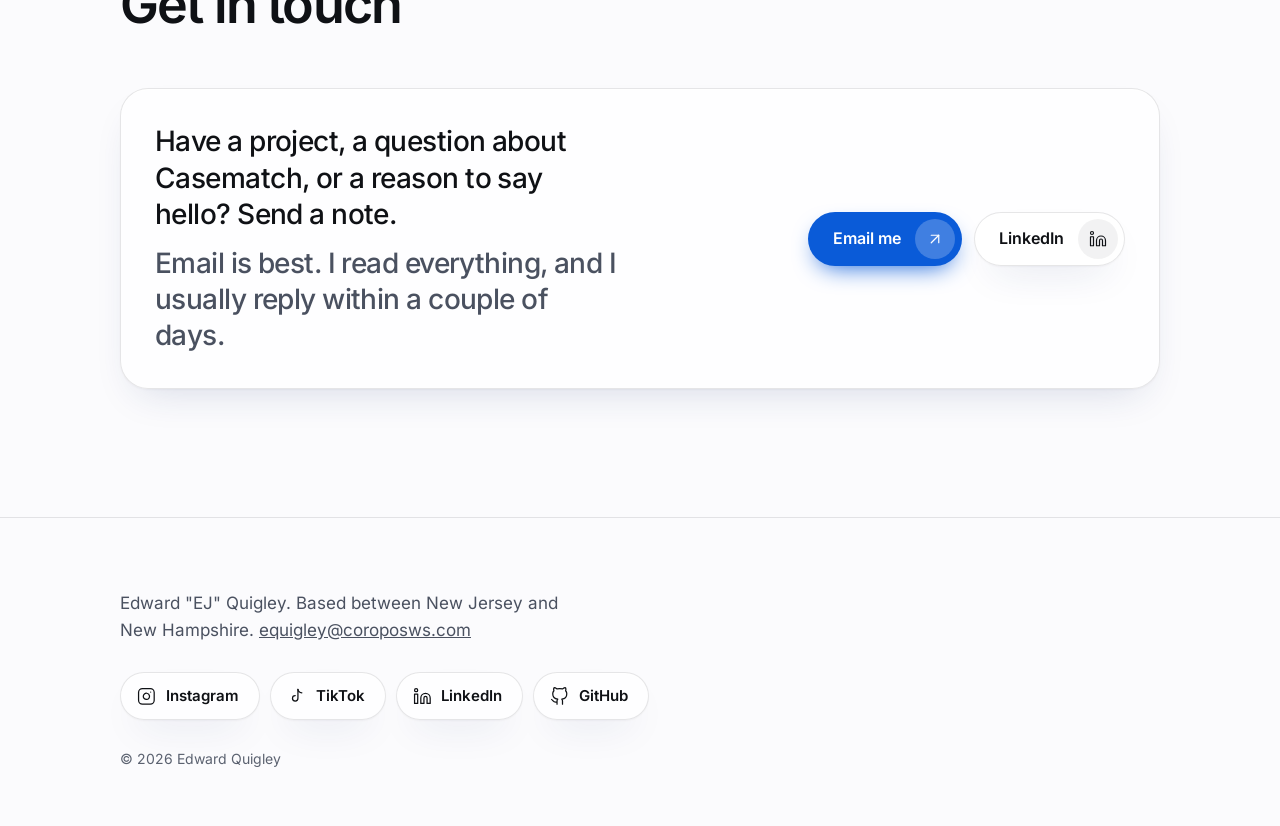
==== commit 1ec36e91: "Résumé, speaking, conferences and certifications pages; self-hosted Inter; contribution graph - New " ====
--- a/index.html
+++ b/index.html
@@ -4,7 +4,7 @@
 <meta charset="utf-8">
 <meta name="viewport" content="width=device-width, initial-scale=1">
 <title>Edward Quigley | EJ Quigley</title>
-<meta name="description" content="Edward &quot;EJ&quot; Quigley is a developer and web designer, CTO of NextStep Behavioral Services, and the founder of Casematch. Based between New Jersey and New Hampshire.">
+<meta name="description" content="Edward &quot;EJ&quot; Quigley builds software for the web, runs technology for NextStep Behavioral Services, and is building Casematch, a hiring platform for special education and ABA jobs.">
 <link rel="canonical" href="https://ejq17.github.io/">
 <meta name="theme-color" content="#fbfbfd" media="(prefers-color-scheme: light)">
 <meta name="theme-color" content="#0b0c10" media="(prefers-color-scheme: dark)">
@@ -14,19 +14,17 @@
 <meta property="og:type" content="website">
 <meta property="og:site_name" content="Edward Quigley">
 <meta property="og:title" content="Edward Quigley | EJ Quigley">
-<meta property="og:description" content="Edward &quot;EJ&quot; Quigley is a developer and web designer, CTO of NextStep Behavioral Services, and the founder of Casematch. Based between New Jersey and New Hampshire.">
+<meta property="og:description" content="Edward &quot;EJ&quot; Quigley builds software for the web, runs technology for NextStep Behavioral Services, and is building Casematch, a hiring platform for special education and ABA jobs.">
 <meta property="og:url" content="https://ejq17.github.io/">
 <meta property="og:image" content="https://ejq17.github.io/assets/images/og-image.png">
 <meta property="og:image:width" content="1200">
 <meta property="og:image:height" content="630">
-<meta property="og:image:alt" content="Edward Quigley. Developer, web designer, CTO, student pilot, jazz guitarist, and entrepreneur.">
+<meta property="og:image:alt" content="Edward Quigley. Developer and CTO, based between New Jersey and New Hampshire.">
 <meta name="twitter:card" content="summary_large_image">
 <meta name="twitter:title" content="Edward Quigley | EJ Quigley">
-<meta name="twitter:description" content="Edward &quot;EJ&quot; Quigley is a developer and web designer, CTO of NextStep Behavioral Services, and the founder of Casematch. Based between New Jersey and New Hampshire.">
+<meta name="twitter:description" content="Edward &quot;EJ&quot; Quigley builds software for the web, runs technology for NextStep Behavioral Services, and is building Casematch, a hiring platform for special education and ABA jobs.">
 <meta name="twitter:image" content="https://ejq17.github.io/assets/images/og-image.png">
-<link rel="preconnect" href="https://fonts.googleapis.com">
-<link rel="preconnect" href="https://fonts.gstatic.com" crossorigin>
-<link rel="stylesheet" href="https://fonts.googleapis.com/css2?family=Inter+Tight:wght@500;550;650;700&family=Inter:wght@400;500;600&display=swap">
+<link rel="preload" href="/assets/fonts/Inter-Bold.woff2" as="font" type="font/woff2" crossorigin>
 <link rel="stylesheet" href="/assets/css/site.css">
 <script type="application/ld+json">
 {
@@ -58,15 +56,14 @@
 <a class="skip" href="#main">Skip to content</a>
 <header class="site-header">
   <div class="header-bar">
-    <a class="brand" href="/" aria-label="Edward Quigley, home"><span class="brand-mark" aria-hidden="true">EQ</span>Edward Quigley</a>
+    <a class="brand" href="/" aria-label="Edward Quigley, home">Edward Quigley</a>
     <nav class="nav-desktop" aria-label="Primary">
-      <ul><li><a href="#about">About</a></li><li><a href="#experience">Experience</a></li><li><a href="#projects">Projects</a></li><li><a href="#skills">Skills</a></li><li><a href="/now/">Now</a></li><li><a class="nav-cta" href="/links/">Links</a></li></ul>
+      <ul><li><a href="#about">About</a></li><li><a href="#experience">Experience</a></li><li><a href="#projects">Projects</a></li><li><a href="/resume/">R&eacute;sum&eacute;</a></li><li><a href="/now/">Now</a></li><li><a class="nav-cta" href="/links/">Links</a></li></ul>
     </nav>
-    <button class="cmdk-hint" type="button" data-cmdk-open aria-label="Open the command palette" aria-keyshortcuts="Control+K Meta+K" hidden>&#8984;K</button>
     <details class="menu">
       <summary aria-label="Menu"><span class="menu-bars" aria-hidden="true"></span>Menu</summary>
       <nav class="menu-panel" aria-label="Primary mobile">
-        <ul><li><a href="#about">About</a></li><li><a href="#experience">Experience</a></li><li><a href="#projects">Projects</a></li><li><a href="#skills">Skills</a></li><li><a href="/now/">Now</a></li><li><a class="nav-cta" href="/links/">Links</a></li></ul>
+        <ul><li><a href="#about">About</a></li><li><a href="#experience">Experience</a></li><li><a href="#projects">Projects</a></li><li><a href="/resume/">R&eacute;sum&eacute;</a></li><li><a href="/now/">Now</a></li><li><a class="nav-cta" href="/links/">Links</a></li></ul>
       </nav>
     </details>
   </div>
@@ -77,19 +74,17 @@
     <div class="wrap hero-grid">
       <div class="hero-copy">
         <h1 id="hero-title" class="rise"><span>Edward</span> <span>Quigley</span></h1>
-        <p class="tagline rise">Developer, web designer, CTO, student pilot, jazz guitarist, and entrepreneur.</p>
-        <p class="hero-support rise">I build websites and software, and I run the technology for a behavioral health company.</p>
+        <p class="tagline rise">I build software for the web, run technology as CTO of NextStep Behavioral Services, and I'm building Casematch, a hiring platform for special education and ABA jobs.</p>
         <div class="hero-actions rise">
           <a class="btn btn-primary" href="#projects">See my projects<span class="btn-icon"><svg class="icon" aria-hidden="true"><use href="/assets/images/icons.svg#i-arrow-down"/></svg></span></a>
-          <a class="btn btn-ghost" href="/links/">Find me online<span class="btn-icon"><svg class="icon" aria-hidden="true"><use href="/assets/images/icons.svg#i-arrow-right"/></svg></span></a>
+          <a class="btn btn-ghost" href="#contact">Get in touch<span class="btn-icon"><svg class="icon" aria-hidden="true"><use href="/assets/images/icons.svg#i-arrow-right"/></svg></span></a>
         </div>
       </div>
       <figure class="headshot rise">
         <div class="headshot-shell">
           <div class="headshot-core">
-            <span class="mono" aria-hidden="true">EQ</span>
             <!-- HEADSHOT: replace /assets/images/headshot.jpg (4:5, 800x1000) to change the photo (see README.md). -->
-            <img src="/assets/images/headshot.jpg" alt="Portrait of Edward Quigley" width="800" height="1000" fetchpriority="high" decoding="async">
+            <picture><source srcset="/assets/images/headshot.webp" type="image/webp"><img src="/assets/images/headshot.jpg" alt="Portrait of Edward Quigley" width="800" height="1000" fetchpriority="high" decoding="async"></picture>
           </div>
         </div>
       </figure>
@@ -99,7 +94,7 @@
   <section class="section" id="about" aria-labelledby="about-title">
     <div class="wrap about-grid">
       <h2 id="about-title" class="reveal">About</h2>
-      <p class="about-text reveal">I'm EJ. I build things for the web and keep the technology running at a behavioral health company. Most of that work only gets noticed when it breaks, which is how I know it's going well. Outside of work I'm learning to fly and playing jazz guitar. I'm also building Casematch, a hiring platform for special education and ABA jobs. I split my time between New Jersey and New Hampshire.</p>
+      <p class="about-text reveal">I'm EJ. I build things for the web and keep the technology running at a behavioral health company. Most of that work only gets noticed when it breaks, which is how I know it's going well. Outside of work I'm learning to fly and playing jazz guitar. I split my time between New Jersey and New Hampshire.</p>
     </div>
   </section>
 
@@ -109,18 +104,18 @@
       <div class="roles">
       <article class="card role reveal">
         <div class="role-meta">
-          <span class="chip chip-active">Active</span>
+          <span class="role-when">December 2025 to now</span>
           <h3>Chief Technology Officer</h3>
           <p class="role-org">NextStep Behavioral Services</p>
         </div>
         <div class="role-body">
-          <p>I run technology end to end for an ABA provider in New Hampshire: the network (UniFi, segmented), security, device management across Windows, Apple, and Chromebooks, and Google Workspace. Most of it is invisible when it's working. The network stays up, devices stay managed, and access stays where it should.</p>
+          <p>I run technology end to end for an ABA provider in New Hampshire: the network (UniFi, segmented), security, device management across Windows, Apple, and Chromebooks, and Google Workspace. The network stays up, devices stay managed, and access stays where it should.</p>
           <a class="text-link" href="https://nextstepbhs.com" target="_blank" rel="noopener">nextstepbhs.com<svg class="icon" aria-hidden="true"><use href="/assets/images/icons.svg#i-arrow-up-right"/></svg><span class="sr-only"> (opens in a new tab)</span></a>
         </div>
       </article>
       <article class="card role reveal">
         <div class="role-meta">
-          <span class="chip chip-active">Active</span>
+          <span class="role-when">December 2024 to now</span>
           <h3>Owner</h3>
           <p class="role-org">Coropos Web Services</p>
         </div>
@@ -131,9 +126,9 @@
       </article>
       <article class="card role reveal">
         <div class="role-meta">
-          <span class="chip">Coming soon</span>
+          <span class="role-when">August 2026 to now</span>
           <h3>Founder &amp; Developer</h3>
-          <p class="role-org">Casematch (Casematch LLC)</p>
+          <p class="role-org">Casematch LLC</p>
         </div>
         <div class="role-body">
           <p>I'm building a hiring platform made for special education and ABA jobs. It isn't a general job board. I design and build it myself, and I work with BCBAs to test and verify it. Casematch LLC is the company behind it. It's in development now.</p>
@@ -148,10 +143,13 @@
     <div class="wrap">
       <div class="section-head"><h2 id="story-title" class="reveal">How I got here</h2></div>
       <ol class="timeline">
-        <li class="timeline-item reveal"><span class="timeline-when">2024</span><p>Co-founded AeroX Team, a Roblox aviation game.</p></li>
+        <li class="timeline-item reveal"><span class="timeline-when">2024</span><p>Started at Egg Harbor Township High School in the Aviation Academy, and co-founded AeroX Team, a Roblox aviation game.</p></li>
+        <li class="timeline-item reveal"><span class="timeline-when">Winter 2024</span><p>First turn as the CTE Perkins student representative, speaking at the Web Design advisory meeting.</p></li>
+        <li class="timeline-item reveal"><span class="timeline-when">December 2024</span><p>Started Coropos Web Services.</p></li>
         <li class="timeline-item reveal"><span class="timeline-when">Early 2025</span><p>Took a discovery flight and started training toward my private pilot certificate.</p></li>
-        <li class="timeline-item reveal"><span class="timeline-when">September 2025</span><p>Became CTO at NextStep Behavioral Services.</p></li>
-        <li class="timeline-item reveal"><span class="timeline-when">September 2026</span><p>Formed Casematch LLC in New Hampshire.</p></li>
+        <li class="timeline-item reveal"><span class="timeline-when">December 2025</span><p>Became CTO at NextStep Behavioral Services.</p></li>
+        <li class="timeline-item reveal"><span class="timeline-when">2026</span><p>Passed CompTIA A+ Core 1.</p></li>
+        <li class="timeline-item reveal"><span class="timeline-when">August 2026</span><p>Founded Casematch.</p></li>
       </ol>
     </div>
   </section>
@@ -160,7 +158,7 @@
     <div class="wrap">
       <div class="section-head"><h2 id="projects-title" class="reveal">Projects</h2></div>
       <div class="bento">
-      <article class="card project reveal project-feature card-link">
+      <article class="card card-feature project reveal project-feature card-link">
         <div class="project-top"><span class="chip">Coming soon</span></div>
         <h3><a href="/projects/casematch/">Casematch</a></h3>
         <p>A hiring platform built only for special education and ABA jobs.</p>
@@ -169,29 +167,14 @@
           <span class="go" aria-hidden="true"><svg class="icon" aria-hidden="true"><use href="/assets/images/icons.svg#i-arrow-up-right"/></svg></span>
         </div>
       </article>
-      <article class="card project reveal project-feature alt card-link">
-        <div class="project-top"><span class="chip chip-active">Active</span></div>
-        <h3><a href="https://coroposws.com" target="_blank" rel="noopener">Coropos client work<span class="sr-only"> (opens in a new tab)</span></a></h3>
-        <p>Websites, branding, and logos for clients, kept running after launch.</p>
-        <span class="go" aria-hidden="true"><svg class="icon" aria-hidden="true"><use href="/assets/images/icons.svg#i-arrow-up-right"/></svg></span>
-      </article>
-      <article class="card project reveal card-link">
-        <div class="project-top"><span class="chip chip-active">Active</span></div>
-        <h3><a href="https://nextstepbhs.com" target="_blank" rel="noopener">NextStep infrastructure<span class="sr-only"> (opens in a new tab)</span></a></h3>
-        <p>The network, device management, and security behind an ABA provider's daily operations.</p>
-        <span class="go" aria-hidden="true"><svg class="icon" aria-hidden="true"><use href="/assets/images/icons.svg#i-arrow-up-right"/></svg></span>
-      </article>
-      <article class="card project reveal">
-        <div class="project-top"><span class="chip">In progress</span></div>
-        <h3>Pulse</h3>
-        <p>A native iOS app with two feeds: one private, one public, where reach doesn't depend on follower count.</p>
-        <span class="spacer"></span>
-      </article>
-      <article class="card project reveal">
-        <div class="project-top"><span class="chip">Roblox</span></div>
-        <h3>AeroX Team</h3>
-        <p>A Roblox aviation game I co-founded. The whole world is the map, with accurate flight physics.</p>
-        <span class="spacer"></span>
+      <article class="card card-feature project reveal project-feature alt card-link">
+        <div class="project-top"><span class="chip">Open source</span></div>
+        <h3><a href="/projects/tabscribe/">Tabscribe</a></h3>
+        <p>Turns sheet music, MIDI, and audio into guitar tabs, offline, in your browser.</p>
+        <div class="project-foot">
+          <div class="foot-text"><span class="cta-hint">Try the demo</span><a class="mini-link" href="https://ejq17.github.io/tabscribe/" target="_blank" rel="noopener">Open the live app<span class="sr-only"> (opens in a new tab)</span></a></div>
+          <span class="go" aria-hidden="true"><svg class="icon" aria-hidden="true"><use href="/assets/images/icons.svg#i-arrow-up-right"/></svg></span>
+        </div>
       </article>
       <article class="card project reveal card-link">
         <div class="project-top"><span class="chip">Research log</span></div>
@@ -199,14 +182,11 @@
         <p>My personal research and project log. A place to try things before they're anything else.</p>
         <span class="go" aria-hidden="true"><svg class="icon" aria-hidden="true"><use href="/assets/images/icons.svg#i-arrow-up-right"/></svg></span>
       </article>
-      <article class="card project reveal card-link">
-        <div class="project-top"><span class="chip">Open source</span></div>
-        <h3><a href="/projects/tabscribe/">Tabscribe</a></h3>
-        <p>Turns sheet music, MIDI, and audio into guitar tabs, offline, in your browser.</p>
-        <div class="project-foot">
-          <div class="foot-text"><span class="cta-hint">Try the demo</span><a class="mini-link" href="https://ejq17.github.io/tabscribe/" target="_blank" rel="noopener">Open the live app<span class="sr-only"> (opens in a new tab)</span></a></div>
-          <span class="go" aria-hidden="true"><svg class="icon" aria-hidden="true"><use href="/assets/images/icons.svg#i-arrow-up-right"/></svg></span>
-        </div>
+      <article class="card project project-unlinked reveal">
+        <div class="project-top"><span class="chip">In progress</span></div>
+        <h3>Pulse</h3>
+        <p>A native iOS app with two feeds: one private, one public, where reach doesn't depend on follower count.</p>
+        <div class="project-foot"><div class="foot-text"><span class="cta-hint">Nothing public yet</span></div></div>
       </article>
       </div>
     </div>
@@ -216,26 +196,63 @@
     <div class="wrap">
       <div class="section-head"><h2 id="skills-title" class="reveal">Skills</h2></div>
       <div class="card skills-panel reveal">
-        <div class="skill-row"><h3>Development</h3><ul class="chips"><li>HTML</li><li>CSS</li><li>JavaScript</li><li>TypeScript</li><li>web design</li></ul></div>
-        <div class="skill-row"><h3>Infrastructure &amp; security</h3><ul class="chips"><li>UniFi networking</li><li>network segmentation</li><li>MDM across Windows, Apple, and Chromebooks</li><li>Google Workspace administration</li></ul></div>
-        <div class="skill-row"><h3>Creative</h3><ul class="chips"><li>branding</li><li>logo design</li><li>UI design</li></ul></div>
-      </div>
-    </div>
-  </section>
-
-  <section class="section" id="currently" aria-labelledby="currently-title">
-    <div class="wrap">
-      <div class="section-head"><h2 id="currently-title" class="reveal">Currently</h2></div>
-      <ul class="now-grid">
-      <li class="card now-item reveal"><span class="now-icon" aria-hidden="true"><svg class="icon" aria-hidden="true"><use href="/assets/images/icons.svg#i-server"/></svg></span><p>Running technology at NextStep Behavioral Services.</p></li>
-      <li class="card now-item reveal"><span class="now-icon" aria-hidden="true"><svg class="icon" aria-hidden="true"><use href="/assets/images/icons.svg#i-layers"/></svg></span><p>Building Casematch.</p></li>
-      <li class="card now-item reveal"><span class="now-icon" aria-hidden="true"><svg class="icon" aria-hidden="true"><use href="/assets/images/icons.svg#i-globe"/></svg></span><p>Operating Coropos Web Services.</p></li>
-      <li class="card now-item reveal"><span class="now-icon" aria-hidden="true"><svg class="icon" aria-hidden="true"><use href="/assets/images/icons.svg#i-plane"/></svg></span><p>Training for my private pilot certificate.</p></li>
-      </ul>
-      <div class="activity reveal" id="activity" aria-labelledby="activity-title">
-        <h3 id="activity-title">Recent on GitHub</h3>
-        <ul class="activity-list" data-activity-list hidden></ul>
-        <p class="activity-fallback" data-activity-fallback>Recent activity lives on <a href="https://github.com/ejq17" target="_blank" rel="noopener">GitHub<span class="sr-only"> (opens in a new tab)</span></a>.</p>
+        <div class="skill-row"><h3>Development</h3><ul class="chips"><li>HTML</li><li>CSS</li><li>JavaScript</li><li>TypeScript</li><li>Web design</li></ul></div>
+        <div class="skill-row"><h3>Infrastructure &amp; security</h3><ul class="chips"><li>UniFi networking</li><li>Network segmentation</li><li>MDM across Windows, Apple, and Chromebooks</li><li>Google Workspace administration</li></ul></div>
+        <div class="skill-row"><h3>Creative</h3><ul class="chips"><li>Branding</li><li>Logo design</li><li>UI design</li></ul></div>
+      </div>
+    </div>
+  </section>
+
+  <section class="section" id="credentials" aria-labelledby="credentials-title">
+    <div class="wrap">
+      <div class="section-head">
+        <h2 id="credentials-title" class="reveal">Off the keyboard</h2>
+        <p class="section-intro reveal">The parts of a r&eacute;sum&eacute; that don't fit in a repo. The full version is on the <a href="/resume/">r&eacute;sum&eacute; page</a>.</p>
+      </div>
+      <div class="cred-grid">
+        <article class="card project reveal card-link">
+          <div class="project-top"><span class="chip">4 meetings</span></div>
+          <h3><a href="/speaking/">Speaking</a></h3>
+          <p>Student representative at the Perkins advisory meetings that shape my school's CTE programs, since 2024.</p>
+          <span class="go" aria-hidden="true"><svg class="icon" aria-hidden="true"><use href="/assets/images/icons.svg#i-arrow-up-right"/></svg></span>
+        </article>
+        <article class="card project reveal card-link">
+          <div class="project-top"><span class="chip chip-active">A+ Core 1 passed</span></div>
+          <h3><a href="/certifications/">Certifications</a></h3>
+          <p>CompTIA A+ in progress, American Heart Association BLS, FAA TRUST, and Academy of Model Aeronautics membership.</p>
+          <span class="go" aria-hidden="true"><svg class="icon" aria-hidden="true"><use href="/assets/images/icons.svg#i-arrow-up-right"/></svg></span>
+        </article>
+        <article class="card project reveal card-link">
+          <div class="project-top"><span class="chip">2026</span></div>
+          <h3><a href="/conferences/">Conferences</a></h3>
+          <p>NHASEA with NextStep, plus Aviation Day and Cyber Day at Atlantic Cape Community College.</p>
+          <span class="go" aria-hidden="true"><svg class="icon" aria-hidden="true"><use href="/assets/images/icons.svg#i-arrow-up-right"/></svg></span>
+        </article>
+      </div>
+    </div>
+  </section>
+
+  <section class="section" id="now" aria-labelledby="now-title">
+    <div class="wrap">
+      <div class="section-head"><h2 id="now-title" class="reveal">Right now</h2></div>
+      <div class="now-teaser">
+        <div class="reveal">
+          <p class="now-teaser-text">Building Casematch, running technology at NextStep, and training for my private pilot certificate.</p>
+          <a class="text-link" href="/now/">The full Now page<svg class="icon" aria-hidden="true"><use href="/assets/images/icons.svg#i-arrow-right"/></svg></a>
+        </div>
+        <div class="activity reveal" id="activity" aria-labelledby="activity-title">
+          <h3 id="activity-title">Recent on GitHub</h3>
+          <ul class="activity-list" data-activity-list hidden></ul>
+          <p class="activity-fallback" data-activity-fallback>Recent activity lives on <a href="https://github.com/ejq17" target="_blank" rel="noopener">GitHub<span class="sr-only"> (opens in a new tab)</span></a>.</p>
+        </div>
+      </div>
+      <div class="card contrib reveal" data-contrib hidden>
+        <div class="contrib-head">
+          <h3 id="contrib-title">Contributions</h3>
+          <p class="contrib-total" data-contrib-total></p>
+        </div>
+        <div class="contrib-scroll" data-contrib-scroll></div>
+        <p class="contrib-foot">Refreshed nightly from GitHub. <a href="https://github.com/ejq17" target="_blank" rel="noopener">See the full profile<span class="sr-only"> (opens in a new tab)</span></a></p>
       </div>
     </div>
   </section>
@@ -247,11 +264,26 @@
         <p class="section-intro reveal">Not everything I do ends up in a repo. These are the other things that fill my time, or that I'm aiming at.</p>
       </div>
       <div class="beyond-grid">
-      <article class="card beyond-item reveal feature"><h3>Aviation</h3><p>I'm a student pilot training toward my private pilot certificate, and I'm interested in air traffic control long term.</p></article>
-      <article class="card beyond-item reveal"><h3>Jazz guitar</h3><p>I play in a jazz band.</p></article>
+      <article class="card card-feature beyond-item reveal feature"><h3>Aviation</h3><p>I'm a student pilot training toward my private pilot certificate. Long term I'm interested in air traffic control, and one day I'd like to serve with my local fire department.</p></article>
+      <article class="card beyond-item reveal"><h3>Jazz guitar</h3><p>I play guitar in a jazz band. Rehearsals just started up again for the season.</p></article>
       <article class="card beyond-item reveal"><h3>Formula 1</h3><p>I'm a McLaren fan, and Oscar Piastri is my driver.</p><button class="papaya-toggle" type="button" data-papaya aria-pressed="false" aria-label="Switch the accent to McLaren papaya" title="Switch the accent to McLaren papaya" hidden><span class="papaya-dot" aria-hidden="true"></span></button></article>
       <article class="card beyond-item reveal"><h3>Tech tinkering</h3><p>Gadgets, networking, servers, and a home lab where I mess around with cyber security setups.</p></article>
-      <article class="card beyond-item reveal"><h3>Fire department</h3><p>One day I want to serve with my local fire department.</p></article>
+      </div>
+    </div>
+  </section>
+
+  <section class="section" id="contact" aria-labelledby="contact-title">
+    <div class="wrap">
+      <div class="section-head"><h2 id="contact-title" class="reveal">Get in touch</h2></div>
+      <div class="card contact-card reveal">
+        <div class="contact-copy">
+          <p>Have a project, a question about Casematch, or a reason to say hello? Send a note.</p>
+          <p class="contact-note">Email is best. I read everything, and I usually reply within a couple of days.</p>
+        </div>
+        <div class="contact-actions">
+          <a class="btn btn-primary" href="mailto:equigley@coroposws.com">Email me<span class="btn-icon"><svg class="icon" aria-hidden="true"><use href="/assets/images/icons.svg#i-arrow-up-right"/></svg></span></a>
+          <a class="btn btn-ghost" href="https://www.linkedin.com/in/madebyejq" target="_blank" rel="noopener">LinkedIn<span class="btn-icon"><svg class="icon" aria-hidden="true"><use href="/assets/images/icons.svg#i-linkedin"/></svg></span><span class="sr-only"> (opens in a new tab)</span></a>
+        </div>
       </div>
     </div>
   </section>
@@ -260,7 +292,7 @@
 
 <footer class="site-footer">
   <div class="wrap footer-inner">
-    <p class="footer-line">Edward &quot;EJ&quot; Quigley. Based between New Jersey and New Hampshire.</p>
+    <p class="footer-line">Edward &quot;EJ&quot; Quigley. Based between New Jersey and New Hampshire. <a href="mailto:equigley@coroposws.com">equigley@coroposws.com</a></p>
     <nav aria-label="Social links"><div class="socials">
       <a class="social" href="https://www.instagram.com/madebyejq/" target="_blank" rel="noopener" aria-label="EJ on Instagram"><svg class="icon" aria-hidden="true"><use href="/assets/images/icons.svg#i-instagram"/></svg>Instagram</a>
       <a class="social" href="https://www.tiktok.com/@madebyejq" target="_blank" rel="noopener" aria-label="EJ on TikTok"><svg class="icon" aria-hidden="true"><use href="/assets/images/icons.svg#i-tiktok"/></svg>TikTok</a>
@@ -273,7 +305,7 @@
 
 <dialog class="cmdk" id="cmdk" aria-label="Command palette">
   <div class="cmdk-panel">
-    <input class="cmdk-input" type="text" role="combobox" aria-expanded="true" aria-controls="cmdk-list" aria-autocomplete="list" aria-label="Search sections, pages, and links" placeholder="Jump to a section, page, or link" autocomplete="off" spellcheck="false">
+    <input class="cmdk-input" type="text" role="combobox" aria-expanded="false" aria-controls="cmdk-list" aria-autocomplete="list" aria-label="Search sections, pages, and links" placeholder="Jump to a section, page, or link" autocomplete="off" spellcheck="false">
     <ul class="cmdk-list" id="cmdk-list" role="listbox" aria-label="Results"></ul>
     <p class="cmdk-empty" hidden>No matches.</p>
     <p class="cmdk-foot" aria-hidden="true">Arrows to move, Enter to open, Esc to close</p>
--- a/assets/css/site.css
+++ b/assets/css/site.css
@@ -6,9 +6,15 @@
    Shape rule: cards 28px, nested/inner 20px, every interactive control a pill.
    ========================================================================== */
 
+/* Inter, self-hosted (SIL Open Font License). Latin subset, four static weights. */
+@font-face { font-family: "Inter"; font-style: normal; font-weight: 400; font-display: swap; src: url("/assets/fonts/Inter-Regular.woff2") format("woff2"); }
+@font-face { font-family: "Inter"; font-style: normal; font-weight: 500; font-display: swap; src: url("/assets/fonts/Inter-Medium.woff2") format("woff2"); }
+@font-face { font-family: "Inter"; font-style: normal; font-weight: 600; font-display: swap; src: url("/assets/fonts/Inter-SemiBold.woff2") format("woff2"); }
+@font-face { font-family: "Inter"; font-style: normal; font-weight: 700; font-display: swap; src: url("/assets/fonts/Inter-Bold.woff2") format("woff2"); }
+
 :root {
   color-scheme: light dark;
-  --font-head: "Inter Tight", ui-sans-serif, system-ui, -apple-system, "Segoe UI", sans-serif;
+  --font-head: "Inter", ui-sans-serif, system-ui, -apple-system, "Segoe UI", sans-serif;
   --font-body: "Inter", ui-sans-serif, system-ui, -apple-system, "Segoe UI", sans-serif;
   --ease: cubic-bezier(0.22, 1, 0.36, 1);
   --gutter: clamp(18px, 5vw, 40px);
@@ -21,7 +27,7 @@
   --muted: #4a5160;
   --faint: #5b6270;
   --line: rgba(15, 17, 21, 0.1);
-  --card: rgba(255, 255, 255, 0.66);
+  --card: rgba(255, 255, 255, 0.72);
   --card-solid: #ffffff;
   --hi: rgba(255, 255, 255, 0.95);
   --chip: rgba(15, 17, 21, 0.05);
@@ -135,14 +141,9 @@
   backdrop-filter: blur(22px) saturate(1.6);
 }
 .brand {
-  display: inline-flex; align-items: center; gap: 10px; min-height: 44px; padding-right: 8px;
-  font-family: var(--font-head); font-weight: 650; font-size: 1.0625rem; letter-spacing: -0.015em;
+  display: inline-flex; align-items: center; gap: 10px; min-height: 44px; padding: 0 8px 0 12px;
+  font-family: var(--font-head); font-weight: 600; font-size: 1.0625rem; letter-spacing: -0.015em;
   text-decoration: none; border-radius: 999px; white-space: nowrap;
-}
-.brand-mark {
-  width: 34px; height: 34px; border-radius: 50%; display: grid; place-items: center;
-  background: linear-gradient(145deg, var(--mono-a), var(--mono-b)); color: #fff;
-  font-size: 0.8125rem; font-weight: 700; letter-spacing: -0.02em;
 }
 .nav-desktop { display: none; }
 .nav-desktop ul { display: flex; align-items: center; gap: 2px; }
@@ -223,16 +224,19 @@
   border: 1px solid var(--line);
   border-radius: var(--r-card);
   box-shadow: var(--shadow), inset 0 1px 0 var(--hi);
+  padding: clamp(22px, 3.2vw, 34px);
+  transition: transform 0.6s var(--ease), box-shadow 0.6s var(--ease);
+}
+/* Blur is expensive, so only the header, ghost button, and featured cards get it. */
+.card-feature {
   -webkit-backdrop-filter: blur(18px) saturate(1.5);
   backdrop-filter: blur(18px) saturate(1.5);
-  padding: clamp(22px, 3.2vw, 34px);
-  transition: transform 0.6s var(--ease), box-shadow 0.6s var(--ease);
 }
 .card-link:hover { transform: translateY(-4px); box-shadow: var(--shadow-hover), inset 0 1px 0 var(--hi); }
 .card-link:has(a:focus-visible) { outline: 2px solid var(--accent); outline-offset: 3px; }
 
 @media (prefers-reduced-transparency: reduce) {
-  .card, .header-bar, .btn-ghost { background: var(--card-solid); -webkit-backdrop-filter: none; backdrop-filter: none; }
+  .card, .header-bar, .btn-ghost, .card-feature { background: var(--card-solid); -webkit-backdrop-filter: none; backdrop-filter: none; }
 }
 
 .chip {
@@ -245,31 +249,34 @@
 /* ---------- Sections ---------- */
 .section { padding-block: clamp(72px, 10vw, 128px); }
 h2 {
-  font-family: var(--font-head); font-weight: 650;
+  font-family: var(--font-head); font-weight: 600;
   font-size: clamp(2rem, 4.6vw, 3.25rem); line-height: 1.05; letter-spacing: -0.035em;
 }
-h3 { font-family: var(--font-head); font-weight: 650; letter-spacing: -0.02em; line-height: 1.2; }
+h3 { font-family: var(--font-head); font-weight: 600; letter-spacing: -0.02em; line-height: 1.2; }
 .section-head { margin-bottom: clamp(32px, 5vw, 56px); display: grid; gap: 16px; }
 .section-intro { color: var(--muted); max-width: 56ch; font-size: 1.125rem; }
 
 /* ---------- Hero ---------- */
-.hero { position: relative; padding-block: clamp(48px, 8vw, 96px) clamp(56px, 8vw, 104px); }
-.hero-grid { display: grid; gap: 48px; align-items: center; }
+/* The hero is the whole first screen. The header is 70px tall including its top offset. */
+.hero { position: relative; min-height: calc(100dvh - 70px); display: grid; align-content: center; padding-block: clamp(32px, 5vw, 64px) clamp(72px, 9vw, 112px); }
+.hero-grid { align-self: center; }
+.hero-grid { display: grid; gap: 40px; justify-items: center; text-align: center; }
+.hero-copy { max-width: 640px; }
 .hero h1 {
   font-family: var(--font-head); font-weight: 700; line-height: 0.98; letter-spacing: -0.045em;
   font-size: clamp(2.875rem, 9.4vw, 6.25rem);
 }
 .hero h1 span { display: block; }
 .tagline {
-  margin-top: 26px; max-width: 30ch; color: var(--ink);
+  margin-top: 26px; max-width: 36ch; color: var(--ink);
   font-family: var(--font-head); font-weight: 500; letter-spacing: -0.02em; line-height: 1.25;
   font-size: clamp(1.25rem, 2.6vw, 1.75rem);
 }
 .hero-support { margin-top: 18px; max-width: 46ch; color: var(--muted); font-size: 1.0625rem; }
-.hero-actions { margin-top: 36px; display: flex; flex-wrap: wrap; gap: 12px; }
+.hero-actions { margin-top: 36px; display: flex; flex-wrap: wrap; justify-content: center; gap: 12px; }
 @media (max-width: 480px) { .hero-actions .btn { width: 100%; } }
 
-.headshot { justify-self: start; width: 112px; order: -1; }
+.headshot { width: 132px; order: -1; }
 .headshot-shell {
   padding: 5px; border-radius: 28px; background: var(--card); border: 1px solid var(--line);
   box-shadow: var(--shadow-hover), inset 0 1px 0 var(--hi);
@@ -282,15 +289,14 @@
     linear-gradient(150deg, var(--mono-a), var(--mono-b));
   box-shadow: inset 0 1px 0 rgba(255, 255, 255, 0.35);
 }
-.headshot-core .mono {
-  font-family: var(--font-head); font-weight: 700; color: #fff; letter-spacing: -0.05em;
-  font-size: clamp(2.25rem, 9vw, 6.5rem); line-height: 1;
-}
 .headshot-core img { position: absolute; inset: 0; width: 100%; height: 100%; object-fit: cover; }
 
 @media (min-width: 900px) {
-  .hero-grid { grid-template-columns: minmax(0, 1.35fr) minmax(0, 0.65fr); gap: 72px; }
-  .headshot { justify-self: end; width: min(340px, 100%); order: 0; }
+  /* Text left, portrait right, the pair centered as a block with the text vertically centered on the portrait */
+  .hero-grid { grid-template-columns: minmax(0, 620px) 340px; justify-content: center; align-items: center; gap: 72px; text-align: left; justify-items: stretch; }
+  .hero-copy { max-width: none; }
+  .hero-actions { justify-content: flex-start; }
+  .headshot { width: 340px; order: 0; justify-self: end; }
   .headshot-shell { padding: 8px; border-radius: 40px; }
   .headshot-core { border-radius: 32px; }
 }
@@ -310,6 +316,7 @@
 .role-meta .chip { justify-self: start; }
 .role h3 { font-size: clamp(1.4rem, 2.4vw, 1.75rem); }
 .role-org { color: var(--muted); font-weight: 500; }
+.role-when { font-size: 0.8125rem; font-weight: 600; letter-spacing: 0.04em; text-transform: uppercase; color: var(--accent-text); }
 .role-body { display: grid; gap: 18px; align-content: start; }
 .role-body p { color: var(--muted); max-width: 62ch; }
 .text-link {
@@ -323,7 +330,7 @@
   .role { grid-template-columns: minmax(0, 0.8fr) minmax(0, 1.4fr); gap: 56px; }
 }
 
-/* ---------- Projects: bento, exactly 7 cells ---------- */
+/* ---------- Projects: bento, four cells ---------- */
 .bento { display: grid; gap: 16px; grid-template-columns: 1fr; }
 .project { display: flex; flex-direction: column; gap: 14px; min-height: 220px; }
 .project h3 { font-size: 1.375rem; }
@@ -354,16 +361,18 @@
 .project-feature p { font-size: 1.125rem; max-width: 34ch; }
 .project .spacer { margin-top: auto; }
 
+.project-unlinked .cta-hint { color: var(--faint); }
 @media (min-width: 640px) {
-  .bento { grid-template-columns: repeat(2, 1fr); }
-  .project-feature, .project:last-child { grid-column: span 2; }
-}
-@media (min-width: 980px) {
-  .bento { grid-template-columns: repeat(12, 1fr); gap: 20px; }
-  .project.project-feature { grid-column: span 6; min-height: 360px; }
-  .project { grid-column: span 4; }
-  .project:nth-child(6), .project:nth-child(7) { grid-column: span 6; }
-}
+  .bento { grid-template-columns: repeat(2, 1fr); gap: 20px; }
+  .project.project-feature { min-height: 360px; }
+}
+
+/* ---------- Off the keyboard: three cards that point at the résumé pages ---------- */
+.cred-grid { display: grid; gap: 16px; grid-template-columns: 1fr; }
+.cred-grid .project { min-height: 0; }
+@media (min-width: 700px) { .cred-grid { grid-template-columns: repeat(3, 1fr); gap: 20px; } }
+.section-intro a { color: var(--accent-text); font-weight: 600; text-decoration: none; }
+.section-intro a:hover { text-decoration: underline; text-underline-offset: 3px; }
 
 /* ---------- Skills ---------- */
 .skills-panel { display: grid; padding: 0; overflow: hidden; }
@@ -377,15 +386,37 @@
 }
 @media (min-width: 860px) { .skill-row { grid-template-columns: minmax(0, 0.8fr) minmax(0, 2fr); gap: 56px; align-items: baseline; } }
 
-/* ---------- Currently ---------- */
-.now-grid { display: grid; gap: 16px; grid-template-columns: 1fr; }
-.now-item { display: flex; align-items: center; gap: 18px; padding: 22px; min-height: 96px; }
-.now-icon {
-  width: 48px; height: 48px; flex: none; border-radius: 16px; display: grid; place-items: center;
-  background: var(--accent-soft); color: var(--accent-text);
-}
-.now-item p { font-family: var(--font-head); font-weight: 550; font-size: 1.1875rem; letter-spacing: -0.015em; line-height: 1.3; }
-@media (min-width: 700px) { .now-grid { grid-template-columns: repeat(2, 1fr); gap: 20px; } .now-item { padding: 28px; } }
+/* ---------- Right now: one line that points at /now/, plus the GitHub strip ---------- */
+.now-teaser { display: grid; gap: 20px; }
+.now-teaser-text { font-family: var(--font-head); font-weight: 500; letter-spacing: -0.02em; line-height: 1.3; font-size: clamp(1.25rem, 2.4vw, 1.625rem); max-width: 30ch; }
+@media (min-width: 860px) { .now-teaser { grid-template-columns: minmax(0, 1fr) minmax(0, 1fr); gap: 56px; align-items: start; } }
+
+/* ---------- Contribution graph (data from /assets/data/contributions.json) ---------- */
+.contrib { margin-top: 28px; display: grid; gap: 16px; padding: clamp(18px, 2.4vw, 26px); }
+.contrib[hidden] { display: none; }
+.contrib-head { display: flex; flex-wrap: wrap; align-items: baseline; justify-content: space-between; gap: 8px 16px; }
+.contrib-head h3 { font-size: 1.125rem; color: var(--muted); }
+.contrib-total { font-family: var(--font-head); font-weight: 500; letter-spacing: -0.015em; font-size: 1.0625rem; }
+.contrib-scroll { overflow-x: auto; overscroll-behavior-x: contain; scrollbar-width: thin; padding-bottom: 4px; }
+.contrib-svg { display: block; width: 100%; min-width: 760px; height: auto; font-family: var(--font-body); }
+.contrib-svg text { fill: var(--faint); font-size: 10px; }
+.contrib-cell { fill: var(--chip); stroke: var(--line); stroke-width: 1; }
+.contrib-cell[data-l="1"] { fill: var(--accent); fill-opacity: 0.3; stroke: none; }
+.contrib-cell[data-l="2"] { fill: var(--accent); fill-opacity: 0.55; stroke: none; }
+.contrib-cell[data-l="3"] { fill: var(--accent); fill-opacity: 0.8; stroke: none; }
+.contrib-cell[data-l="4"] { fill: var(--accent); fill-opacity: 1; stroke: none; }
+.contrib-foot { color: var(--faint); font-size: 0.875rem; }
+.contrib-foot a { color: var(--accent-text); font-weight: 600; text-decoration: none; }
+.contrib-foot a:hover { text-decoration: underline; text-underline-offset: 3px; }
+
+/* ---------- Contact ---------- */
+.contact-card { display: grid; gap: 22px; justify-items: start; }
+.contact-copy { display: grid; gap: 12px; }
+.contact-card p { font-family: var(--font-head); font-weight: 500; letter-spacing: -0.02em; line-height: 1.3; font-size: clamp(1.25rem, 2.6vw, 1.75rem); max-width: 26ch; }
+.contact-actions { display: flex; flex-wrap: wrap; gap: 12px; }
+.contact-note { color: var(--muted); font-size: 0.9375rem; font-family: var(--font-body); font-weight: 400; letter-spacing: 0; }
+@media (max-width: 480px) { .contact-actions .btn { width: 100%; } }
+@media (min-width: 860px) { .contact-card { grid-template-columns: minmax(0, 1.2fr) minmax(0, 1fr); align-items: center; } .contact-card .contact-actions { justify-self: end; } }
 
 /* ---------- Outside the work ---------- */
 .beyond-grid { display: grid; gap: 16px; grid-template-columns: 1fr; }
@@ -399,14 +430,14 @@
 .beyond-item.feature p { font-size: 1.125rem; }
 @media (min-width: 700px) {
   .beyond-grid { grid-template-columns: repeat(2, 1fr); }
-  .beyond-item:last-child { grid-column: span 2; }
 }
 @media (min-width: 980px) {
   .beyond-grid { grid-template-columns: repeat(12, 1fr); gap: 20px; }
   .beyond-item { grid-column: span 4; }
   .beyond-item:nth-child(1) { grid-column: span 7; }
   .beyond-item:nth-child(2) { grid-column: span 5; }
-  .beyond-item:last-child { grid-column: span 4; }
+  .beyond-item:nth-child(3) { grid-column: span 5; }
+  .beyond-item:nth-child(4) { grid-column: span 7; }
 }
 
 /* ---------- Footer ---------- */
@@ -444,16 +475,6 @@
   }
 }
 
-/* ---------- Header command hint ---------- */
-.cmdk-hint {
-  display: none; align-items: center; justify-content: center; min-height: 44px; min-width: 52px; padding: 0 14px;
-  border-radius: 999px; border: 1px solid var(--line); background: var(--chip); color: var(--muted);
-  font-weight: 600; font-size: 0.875rem; cursor: pointer; margin-left: auto; margin-right: 4px;
-  transition: background-color 0.4s var(--ease), color 0.4s var(--ease);
-}
-.cmdk-hint:hover { background: var(--accent-soft); color: var(--ink); }
-@media (min-width: 800px) { .cmdk-hint:not([hidden]) { display: inline-flex; } }
-
 /* ---------- Story timeline ---------- */
 .timeline { position: relative; display: grid; gap: 20px; max-width: 760px; padding-left: 34px; }
 .timeline::before {
@@ -466,10 +487,10 @@
   background: var(--bg); border: 2px solid var(--accent-text);
 }
 .timeline-when { font-size: 0.8125rem; font-weight: 600; letter-spacing: 0.04em; text-transform: uppercase; color: var(--accent-text); }
-.timeline-item p { font-family: var(--font-head); font-weight: 550; font-size: clamp(1.125rem, 2vw, 1.375rem); letter-spacing: -0.015em; line-height: 1.3; max-width: 44ch; }
+.timeline-item p { font-family: var(--font-head); font-weight: 500; font-size: clamp(1.125rem, 2vw, 1.375rem); letter-spacing: -0.015em; line-height: 1.3; max-width: 44ch; }
 
 /* ---------- GitHub activity strip ---------- */
-.activity { margin-top: 28px; display: grid; gap: 12px; }
+.activity { display: grid; gap: 12px; }
 .activity h3 { font-size: 1.125rem; color: var(--muted); }
 .activity-list { display: grid; gap: 4px; }
 .activity-list[hidden] { display: none; }
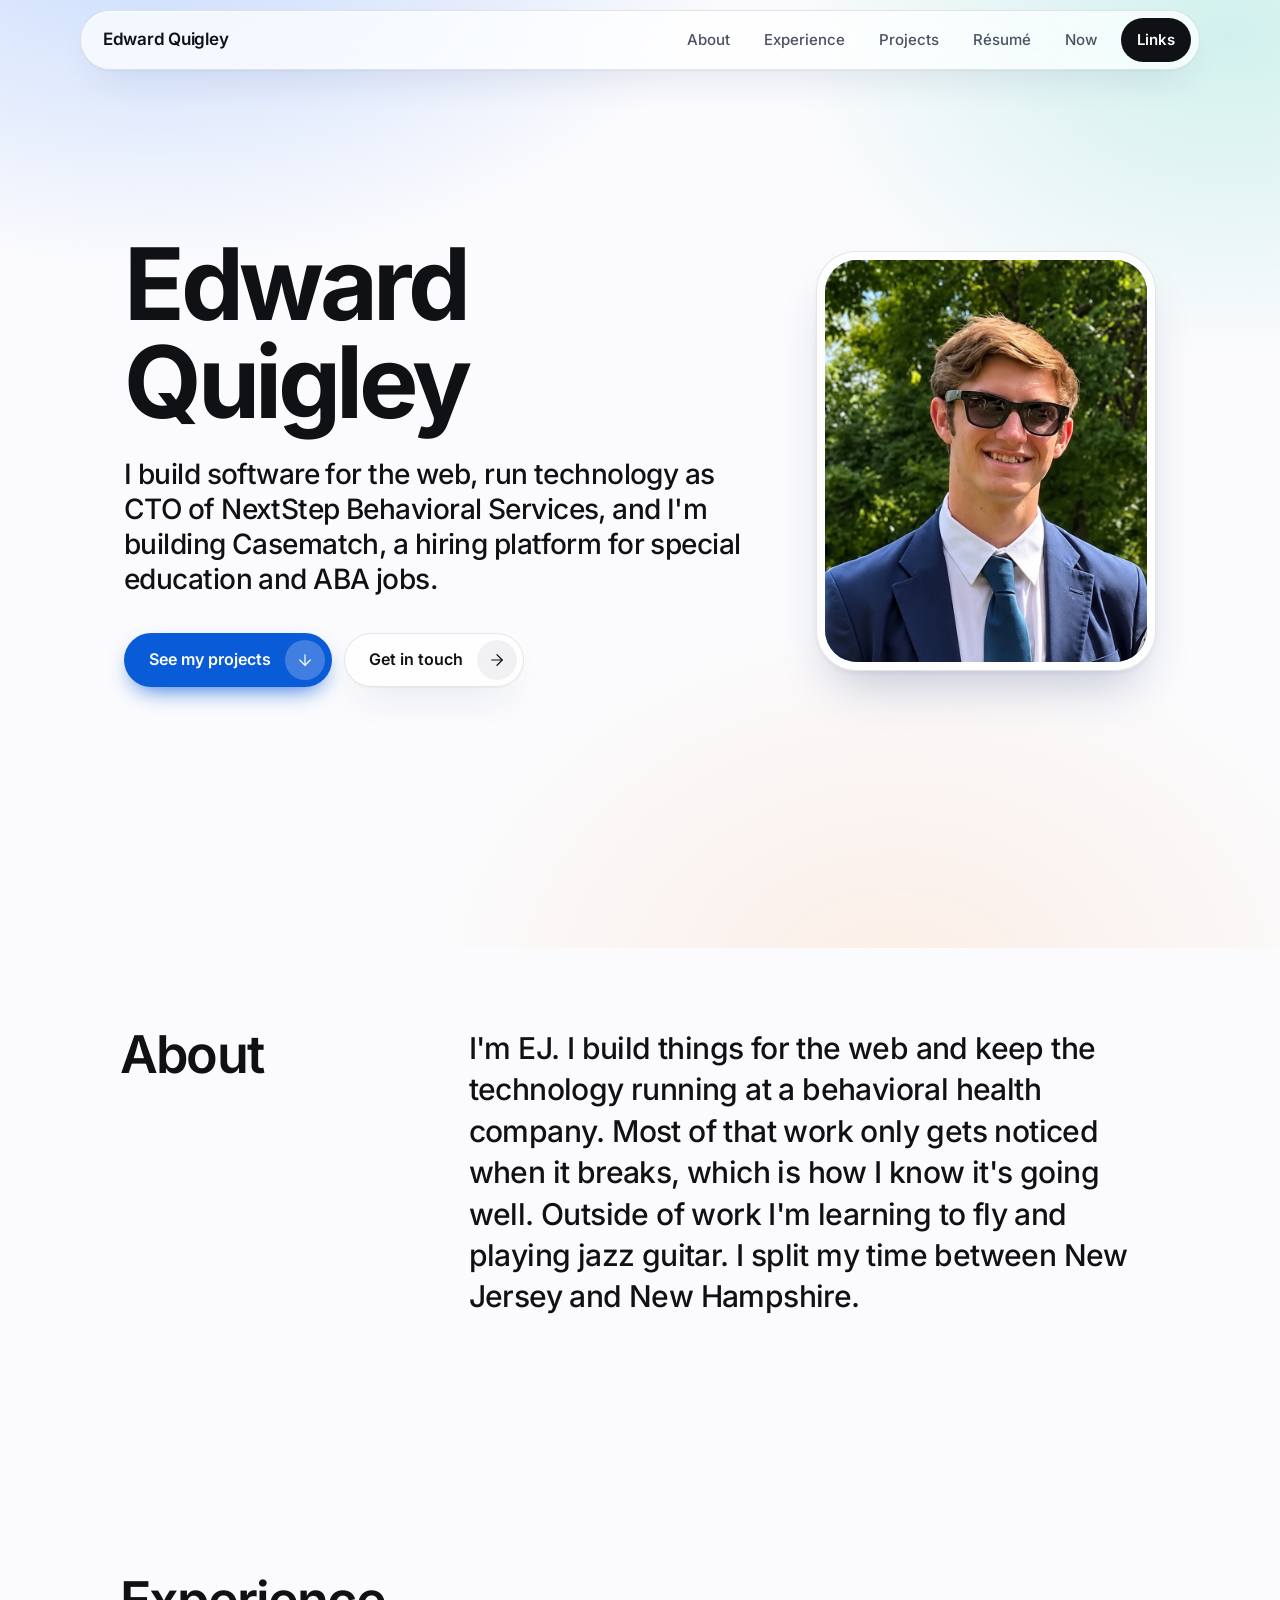
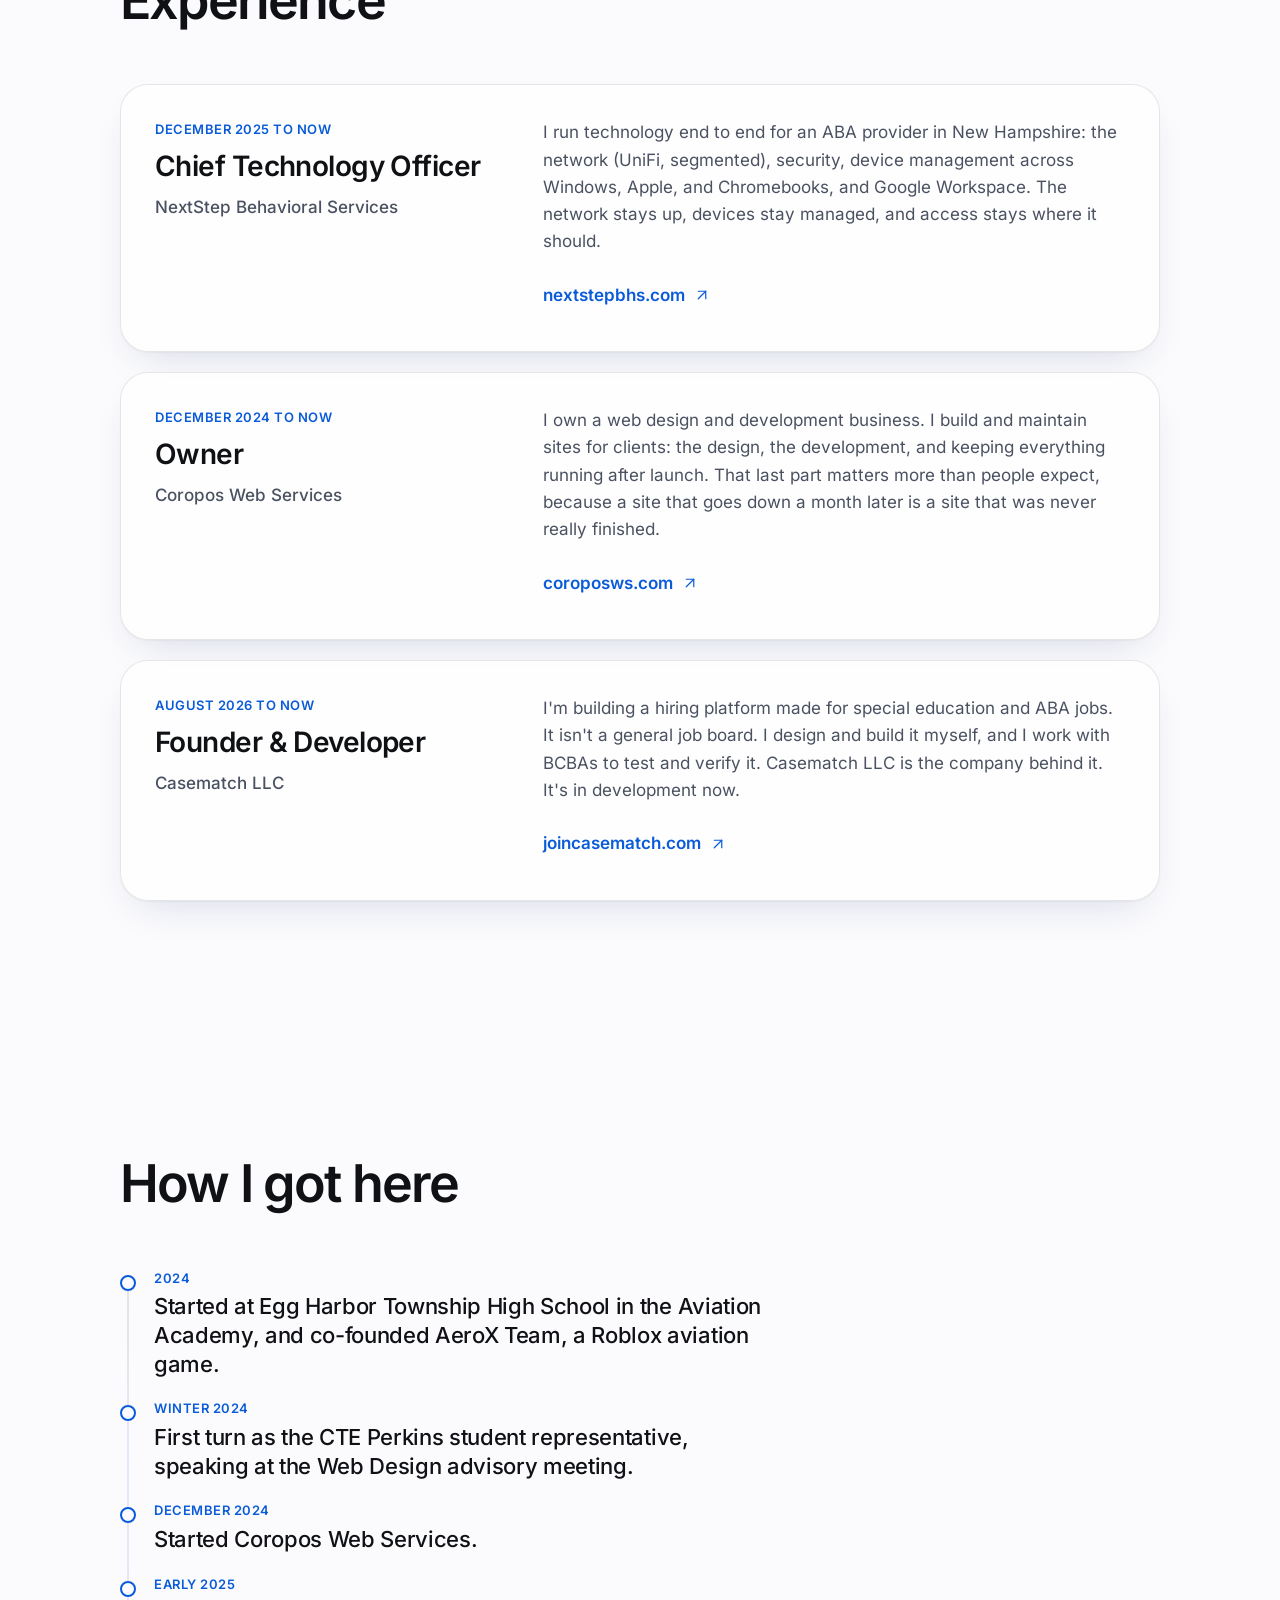
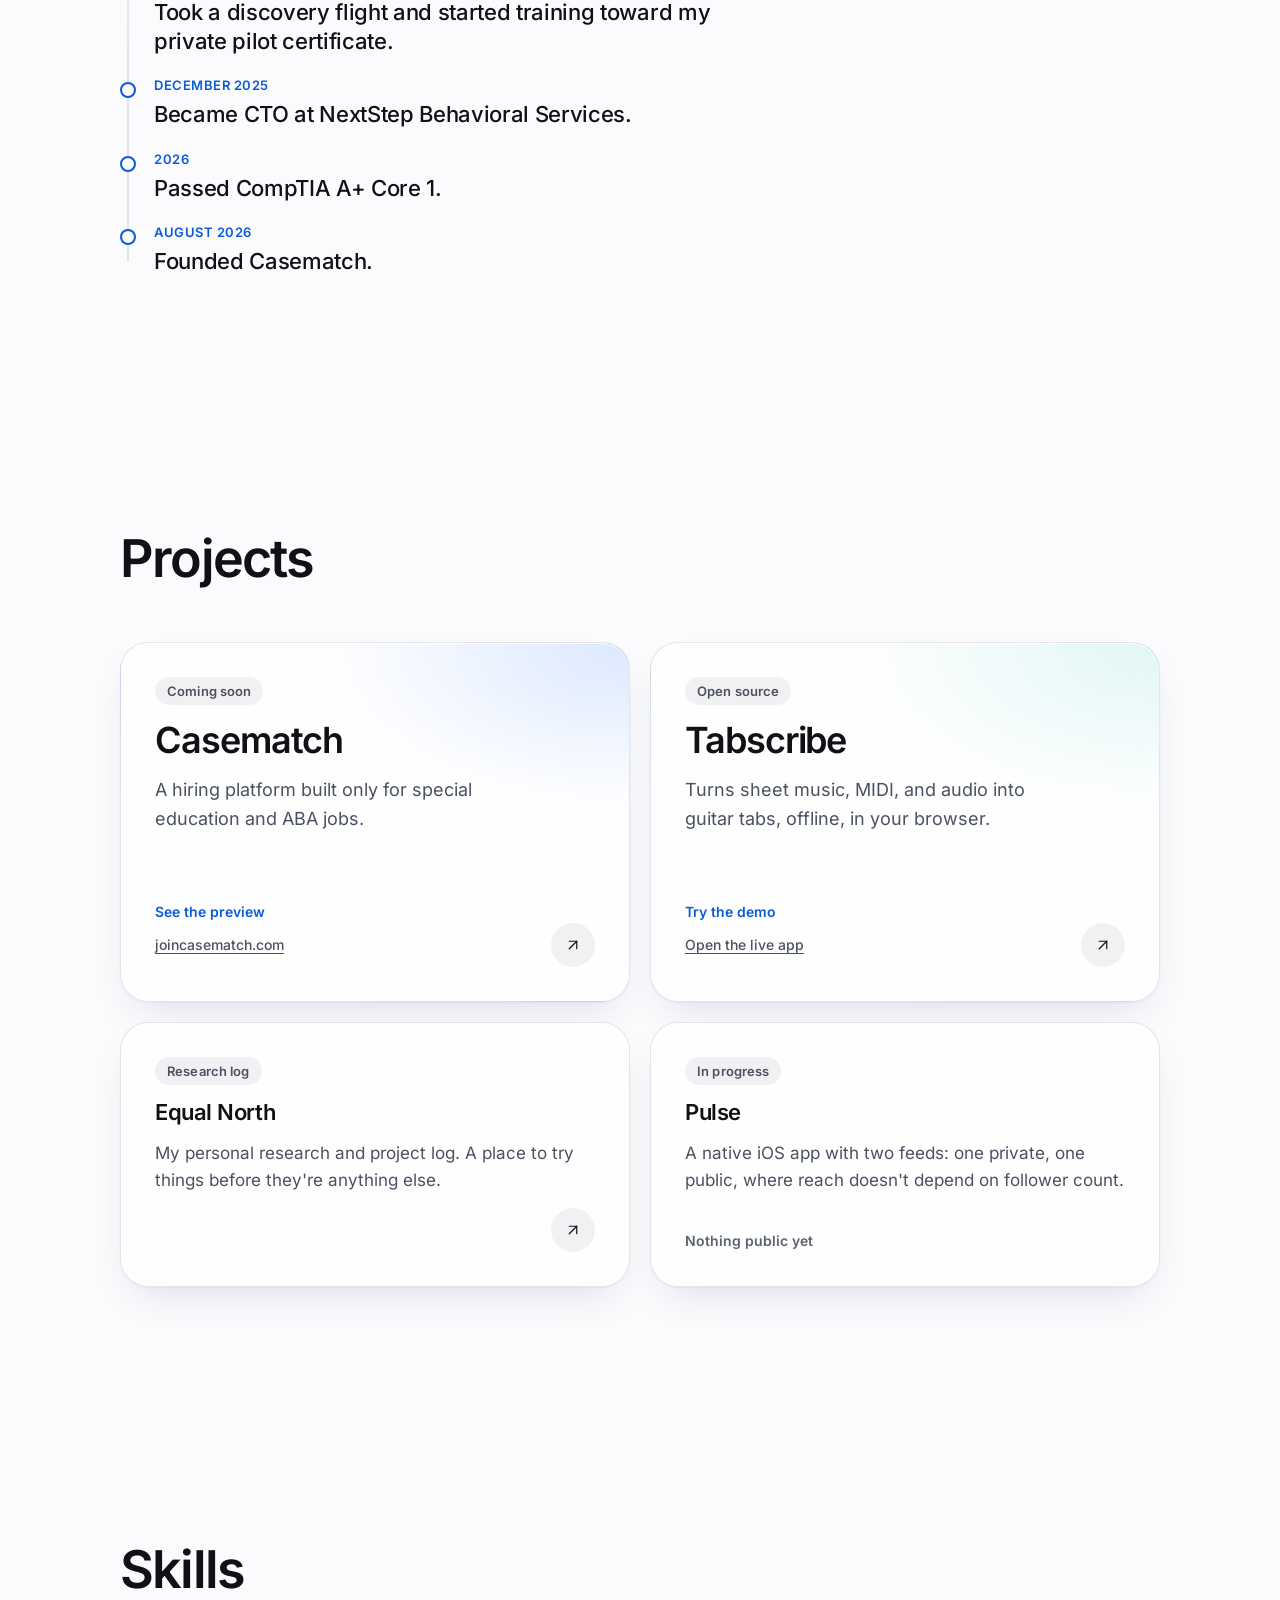
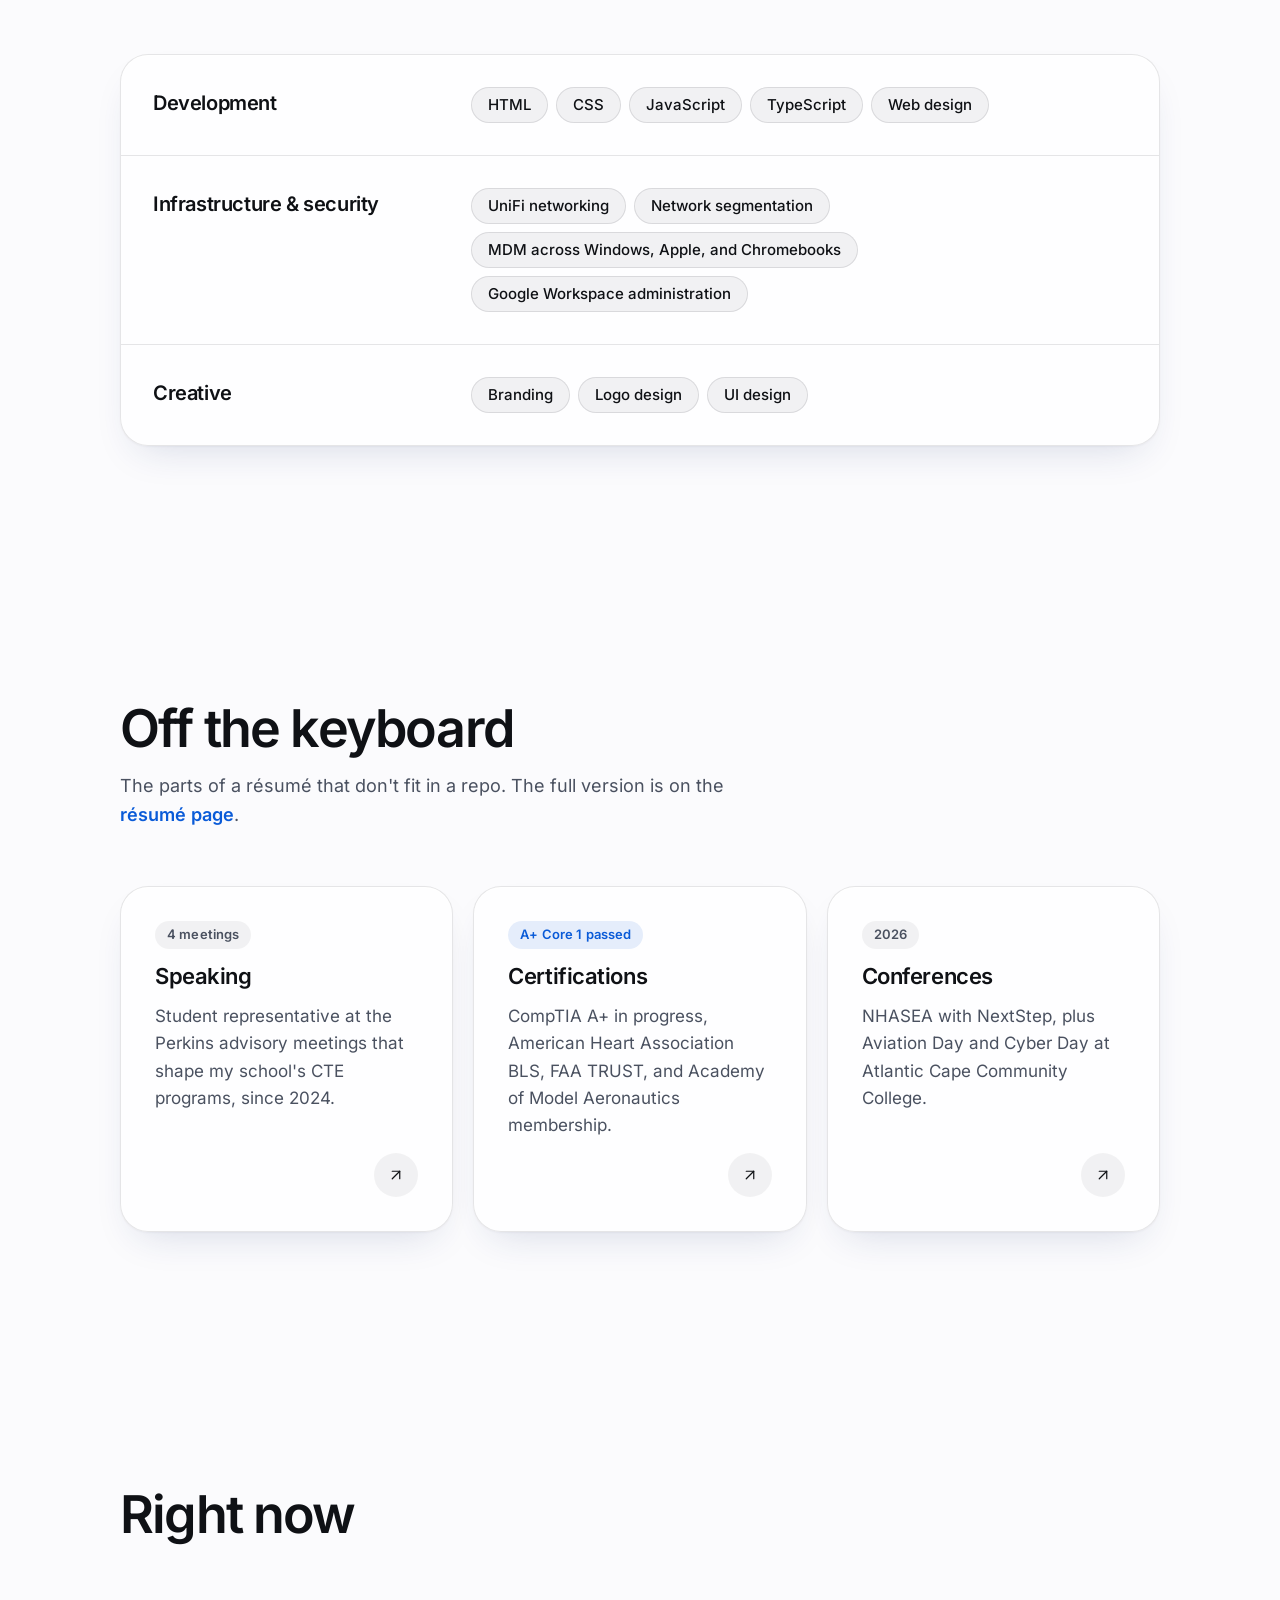
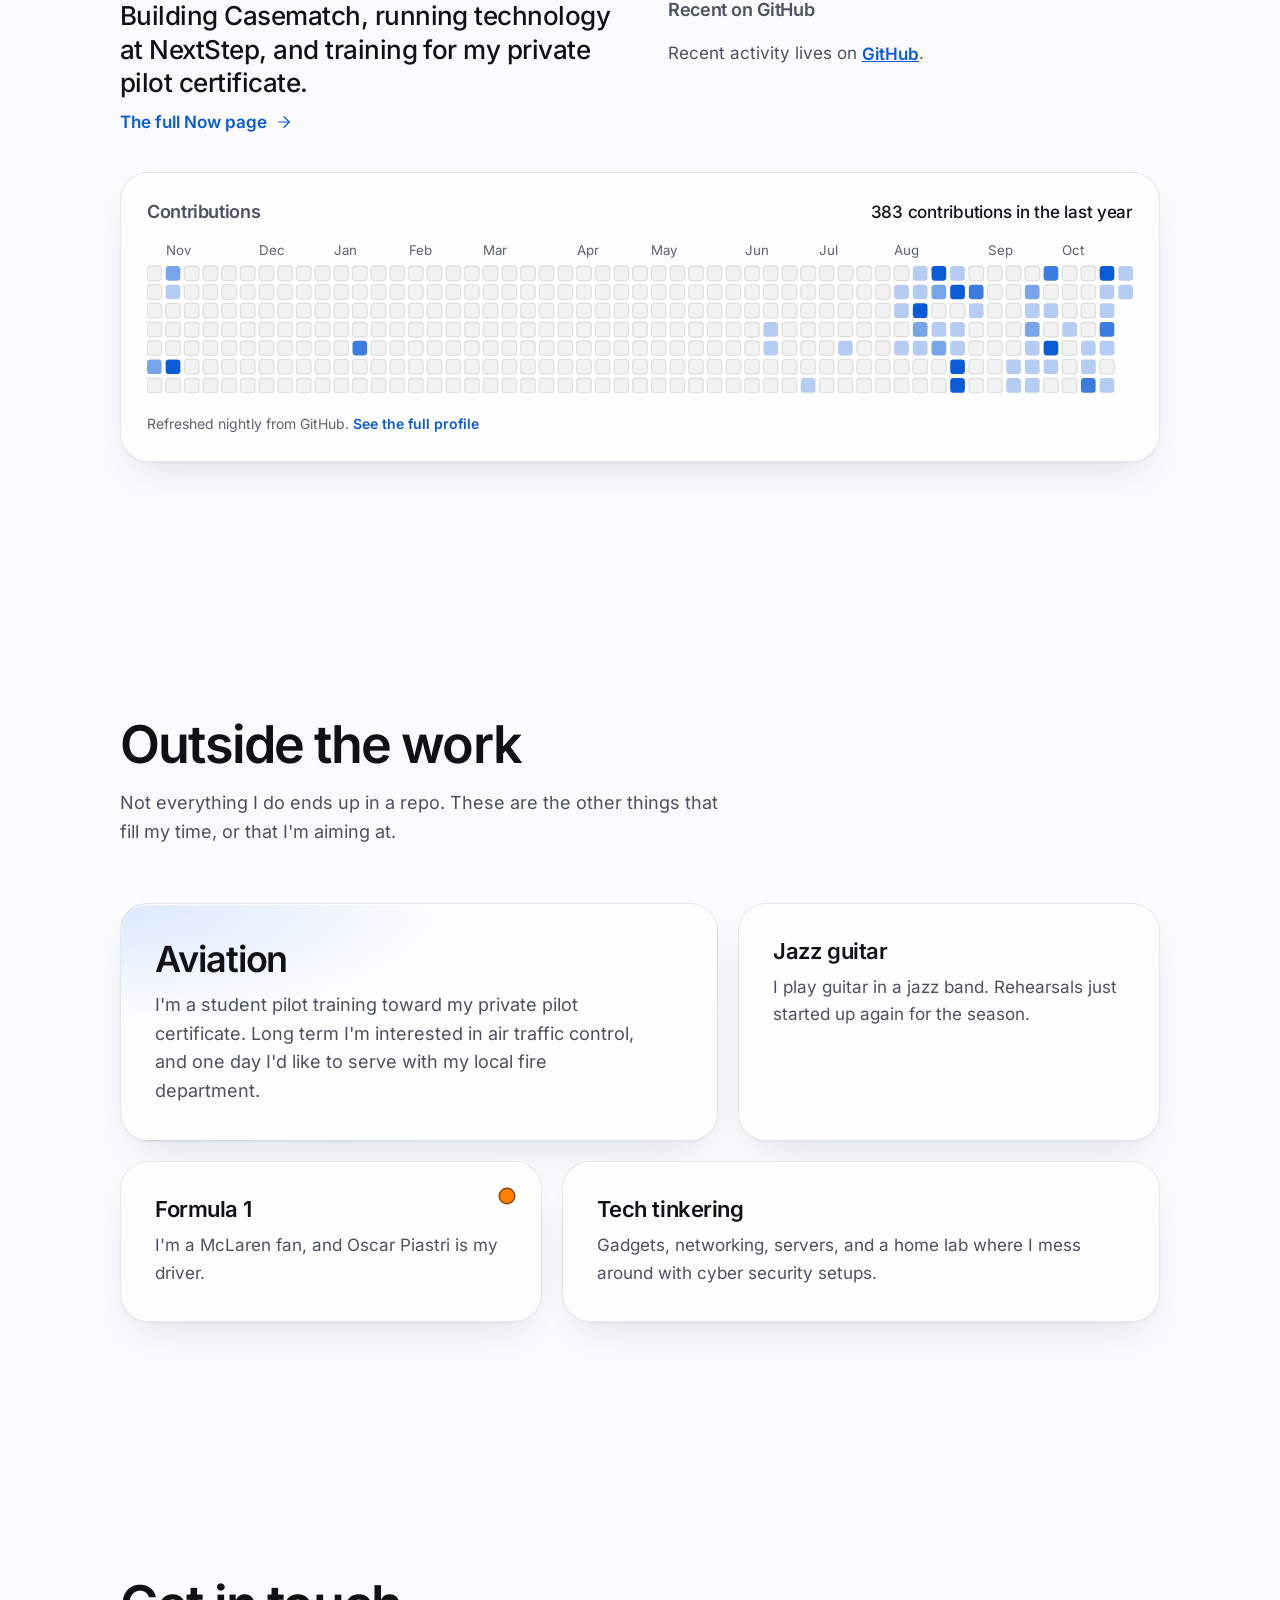
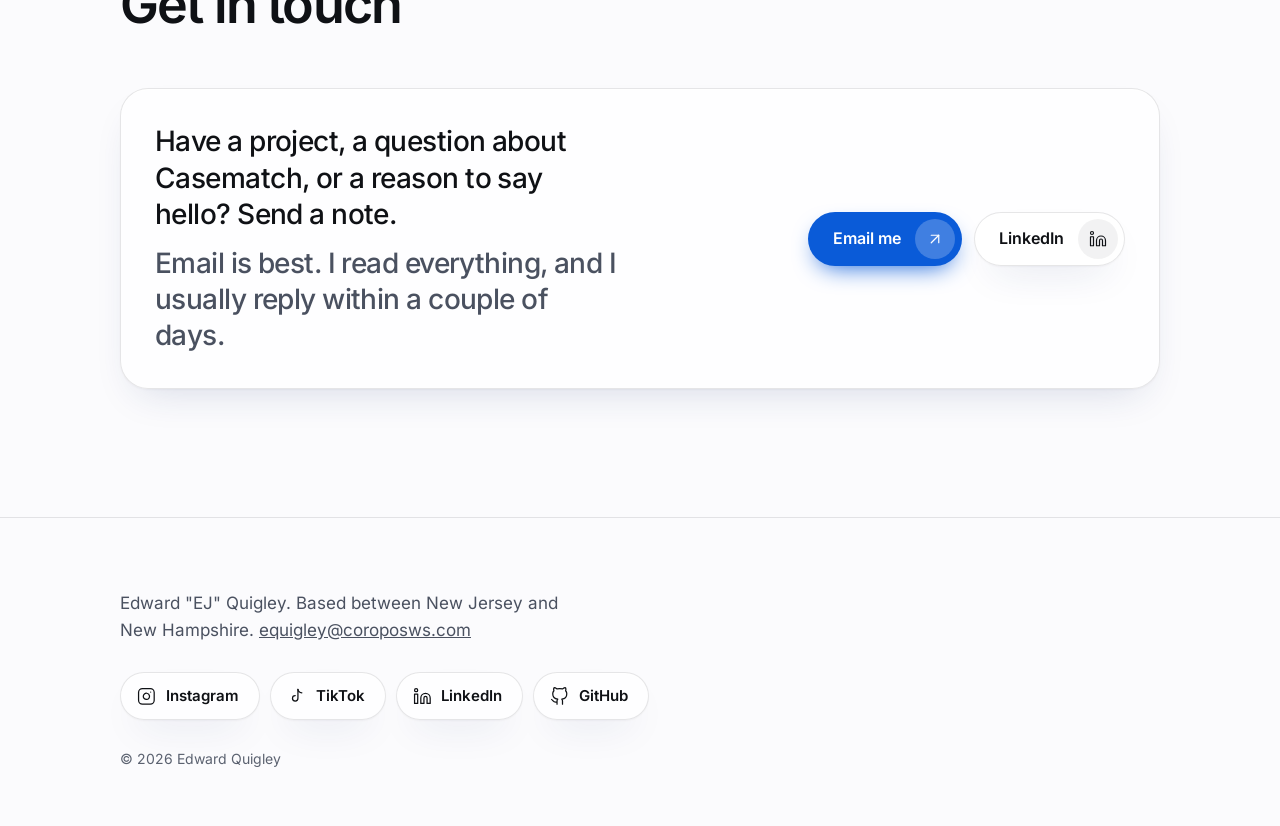
==== commit 59cce317: "Move the site to edwardquigley.com - CNAME file for the GitHub Pages custom domain - Canonical, Open" ====
--- a/index.html
+++ b/index.html
@@ -5,7 +5,7 @@
 <meta name="viewport" content="width=device-width, initial-scale=1">
 <title>Edward Quigley | EJ Quigley</title>
 <meta name="description" content="Edward &quot;EJ&quot; Quigley builds software for the web, runs technology for NextStep Behavioral Services, and is building Casematch, a hiring platform for special education and ABA jobs.">
-<link rel="canonical" href="https://ejq17.github.io/">
+<link rel="canonical" href="https://edwardquigley.com/">
 <meta name="theme-color" content="#fbfbfd" media="(prefers-color-scheme: light)">
 <meta name="theme-color" content="#0b0c10" media="(prefers-color-scheme: dark)">
 <link rel="icon" href="/assets/images/favicon.svg" type="image/svg+xml">
@@ -15,15 +15,15 @@
 <meta property="og:site_name" content="Edward Quigley">
 <meta property="og:title" content="Edward Quigley | EJ Quigley">
 <meta property="og:description" content="Edward &quot;EJ&quot; Quigley builds software for the web, runs technology for NextStep Behavioral Services, and is building Casematch, a hiring platform for special education and ABA jobs.">
-<meta property="og:url" content="https://ejq17.github.io/">
-<meta property="og:image" content="https://ejq17.github.io/assets/images/og-image.png">
+<meta property="og:url" content="https://edwardquigley.com/">
+<meta property="og:image" content="https://edwardquigley.com/assets/images/og-image.png">
 <meta property="og:image:width" content="1200">
 <meta property="og:image:height" content="630">
 <meta property="og:image:alt" content="Edward Quigley. Developer and CTO, based between New Jersey and New Hampshire.">
 <meta name="twitter:card" content="summary_large_image">
 <meta name="twitter:title" content="Edward Quigley | EJ Quigley">
 <meta name="twitter:description" content="Edward &quot;EJ&quot; Quigley builds software for the web, runs technology for NextStep Behavioral Services, and is building Casematch, a hiring platform for special education and ABA jobs.">
-<meta name="twitter:image" content="https://ejq17.github.io/assets/images/og-image.png">
+<meta name="twitter:image" content="https://edwardquigley.com/assets/images/og-image.png">
 <link rel="preload" href="/assets/fonts/Inter-Bold.woff2" as="font" type="font/woff2" crossorigin>
 <link rel="stylesheet" href="/assets/css/site.css">
 <script type="application/ld+json">
@@ -32,7 +32,7 @@
   "@type": "Person",
   "name": "Edward Quigley",
   "alternateName": "EJ Quigley",
-  "url": "https://ejq17.github.io/",
+  "url": "https://edwardquigley.com/",
   "jobTitle": "Chief Technology Officer",
   "worksFor": [
     {"@type": "Organization", "name": "NextStep Behavioral Services", "url": "https://nextstepbhs.com"},
@@ -172,7 +172,7 @@
         <h3><a href="/projects/tabscribe/">Tabscribe</a></h3>
         <p>Turns sheet music, MIDI, and audio into guitar tabs, offline, in your browser.</p>
         <div class="project-foot">
-          <div class="foot-text"><span class="cta-hint">Try the demo</span><a class="mini-link" href="https://ejq17.github.io/tabscribe/" target="_blank" rel="noopener">Open the live app<span class="sr-only"> (opens in a new tab)</span></a></div>
+          <div class="foot-text"><span class="cta-hint">Try the demo</span><a class="mini-link" href="https://edwardquigley.com/tabscribe/" target="_blank" rel="noopener">Open the live app<span class="sr-only"> (opens in a new tab)</span></a></div>
           <span class="go" aria-hidden="true"><svg class="icon" aria-hidden="true"><use href="/assets/images/icons.svg#i-arrow-up-right"/></svg></span>
         </div>
       </article>
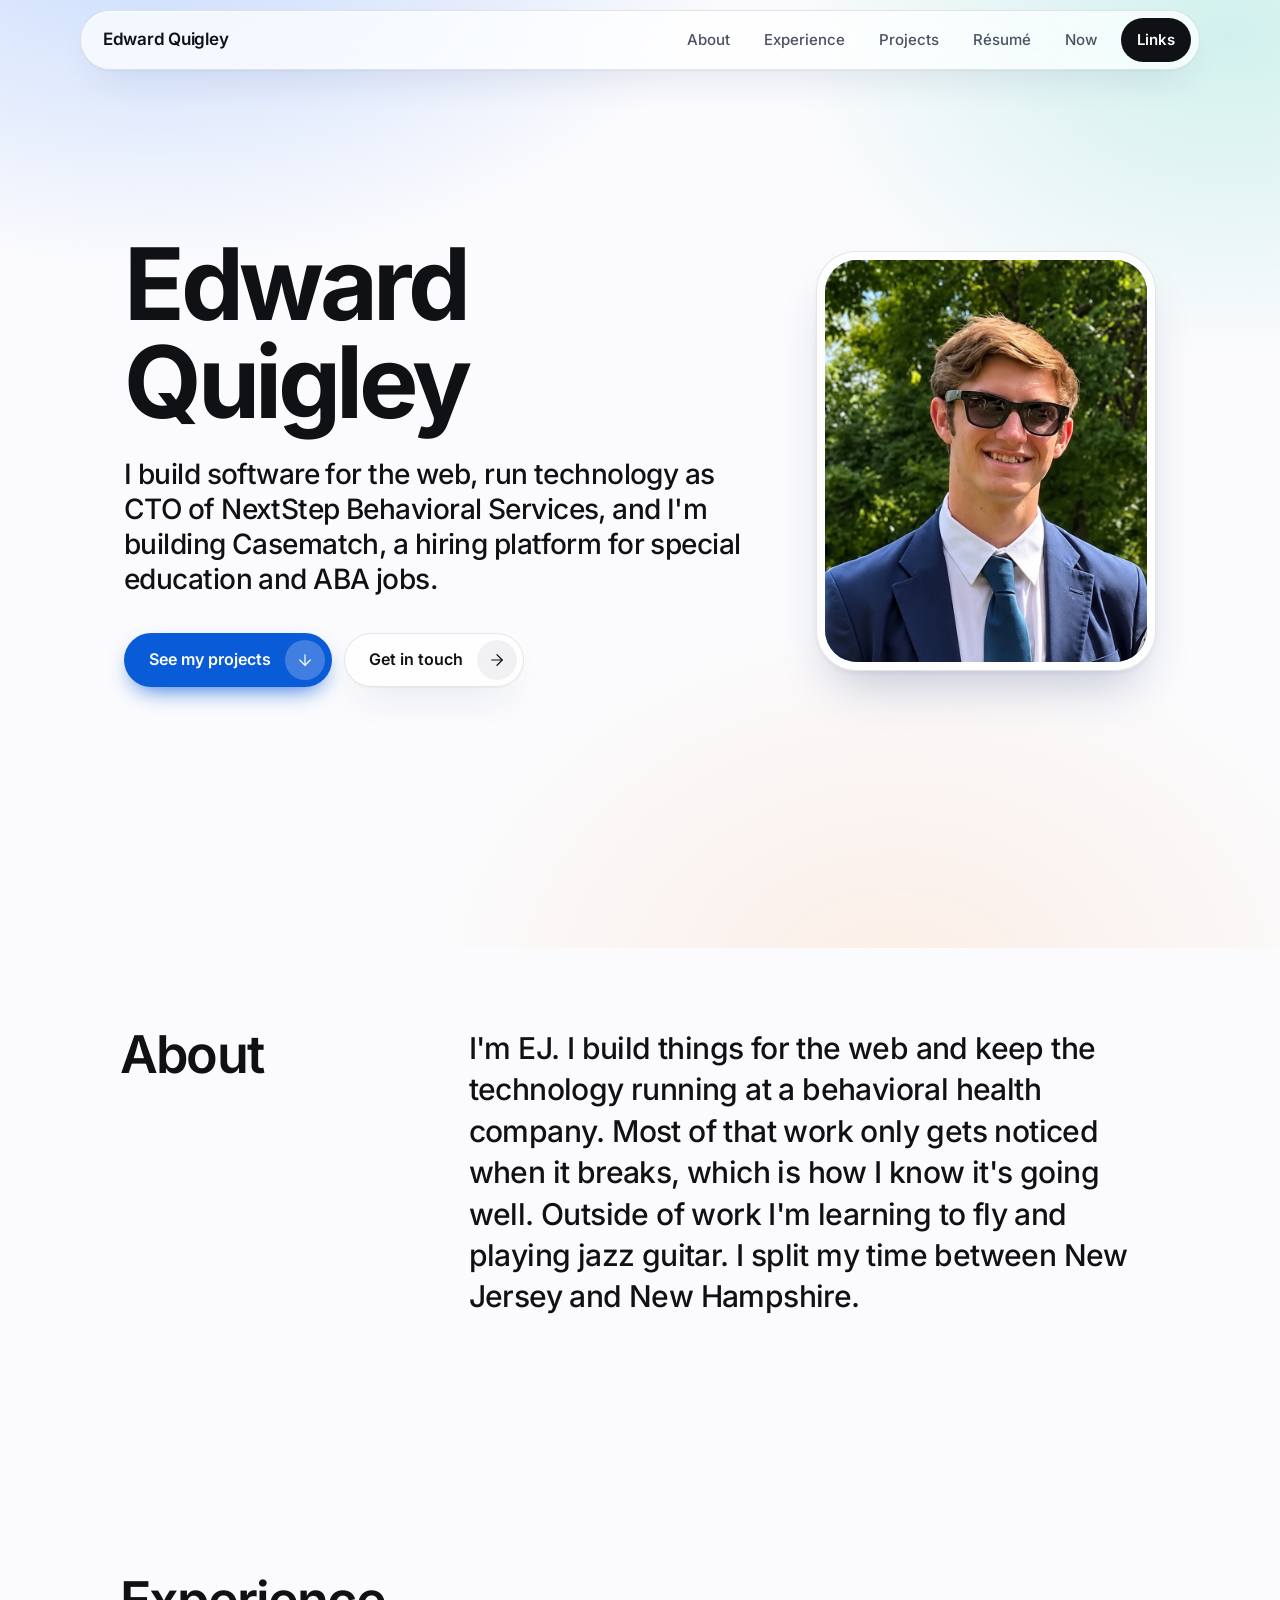
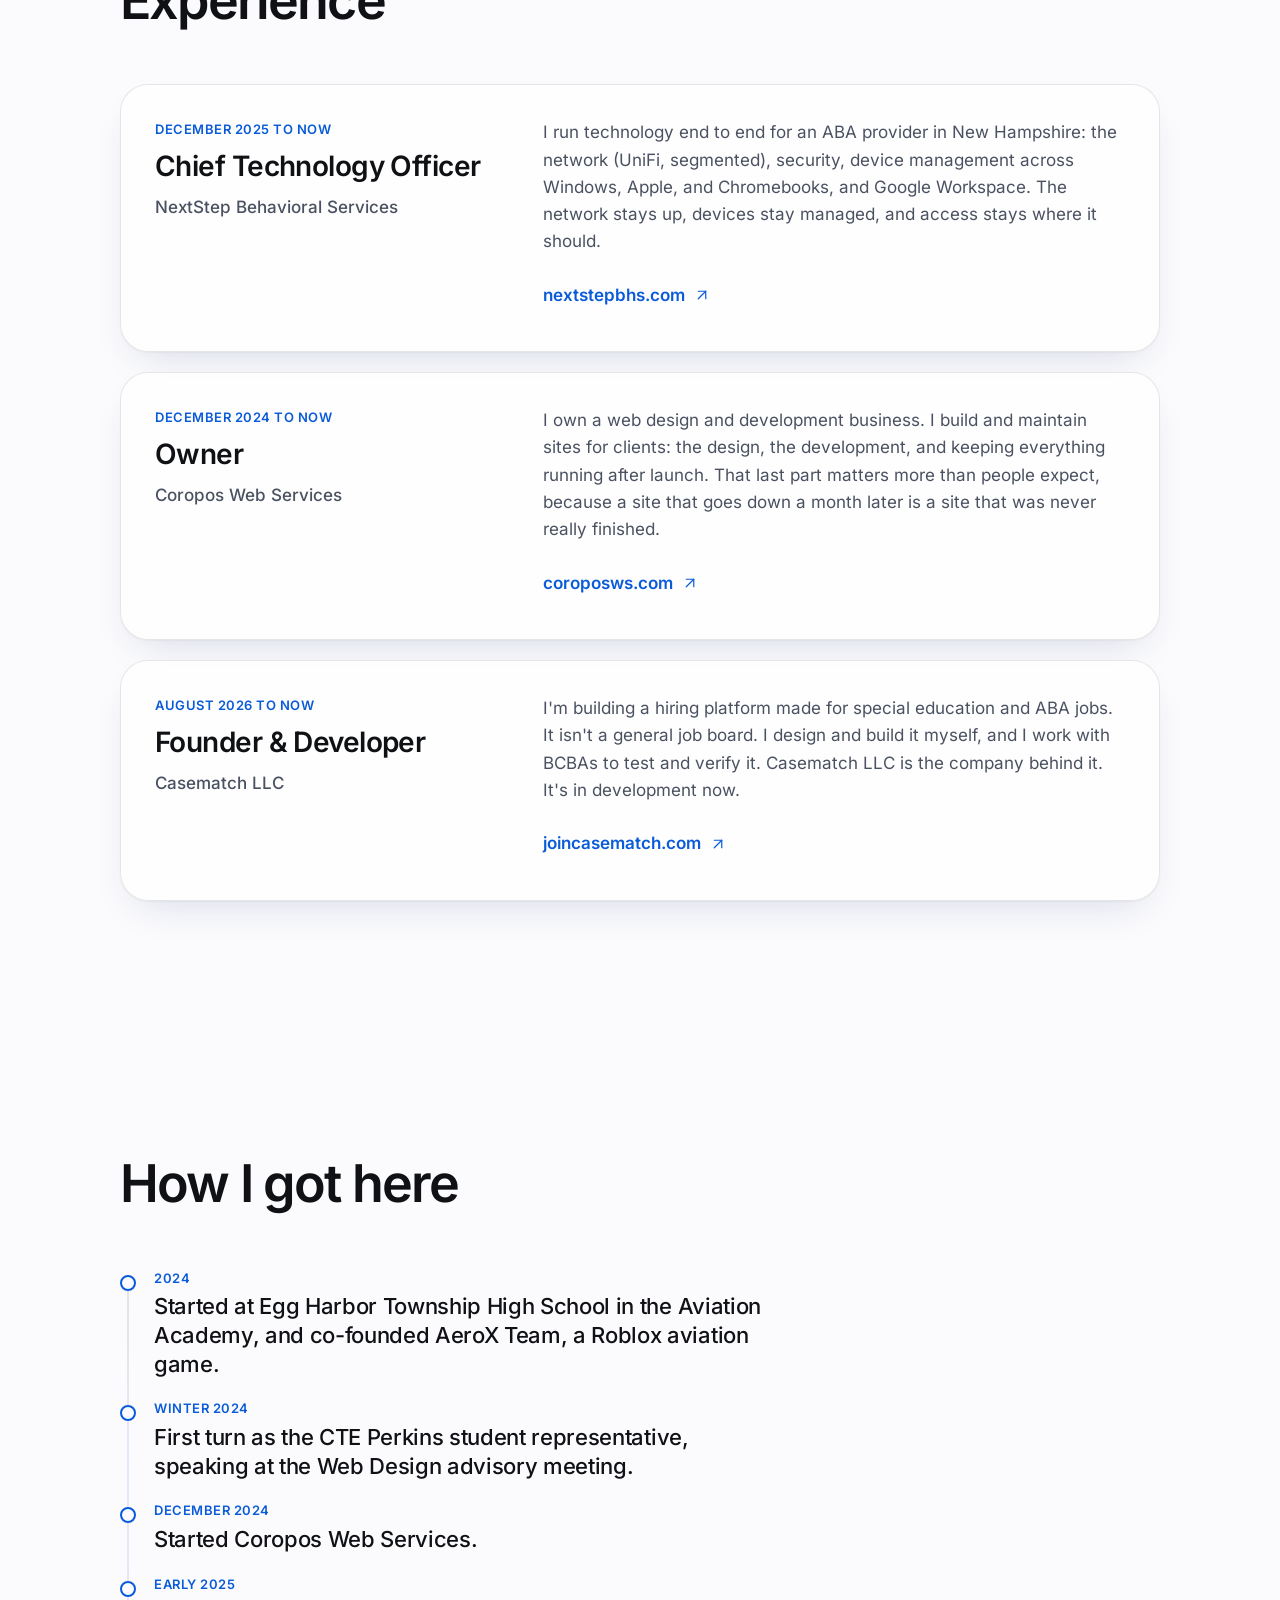
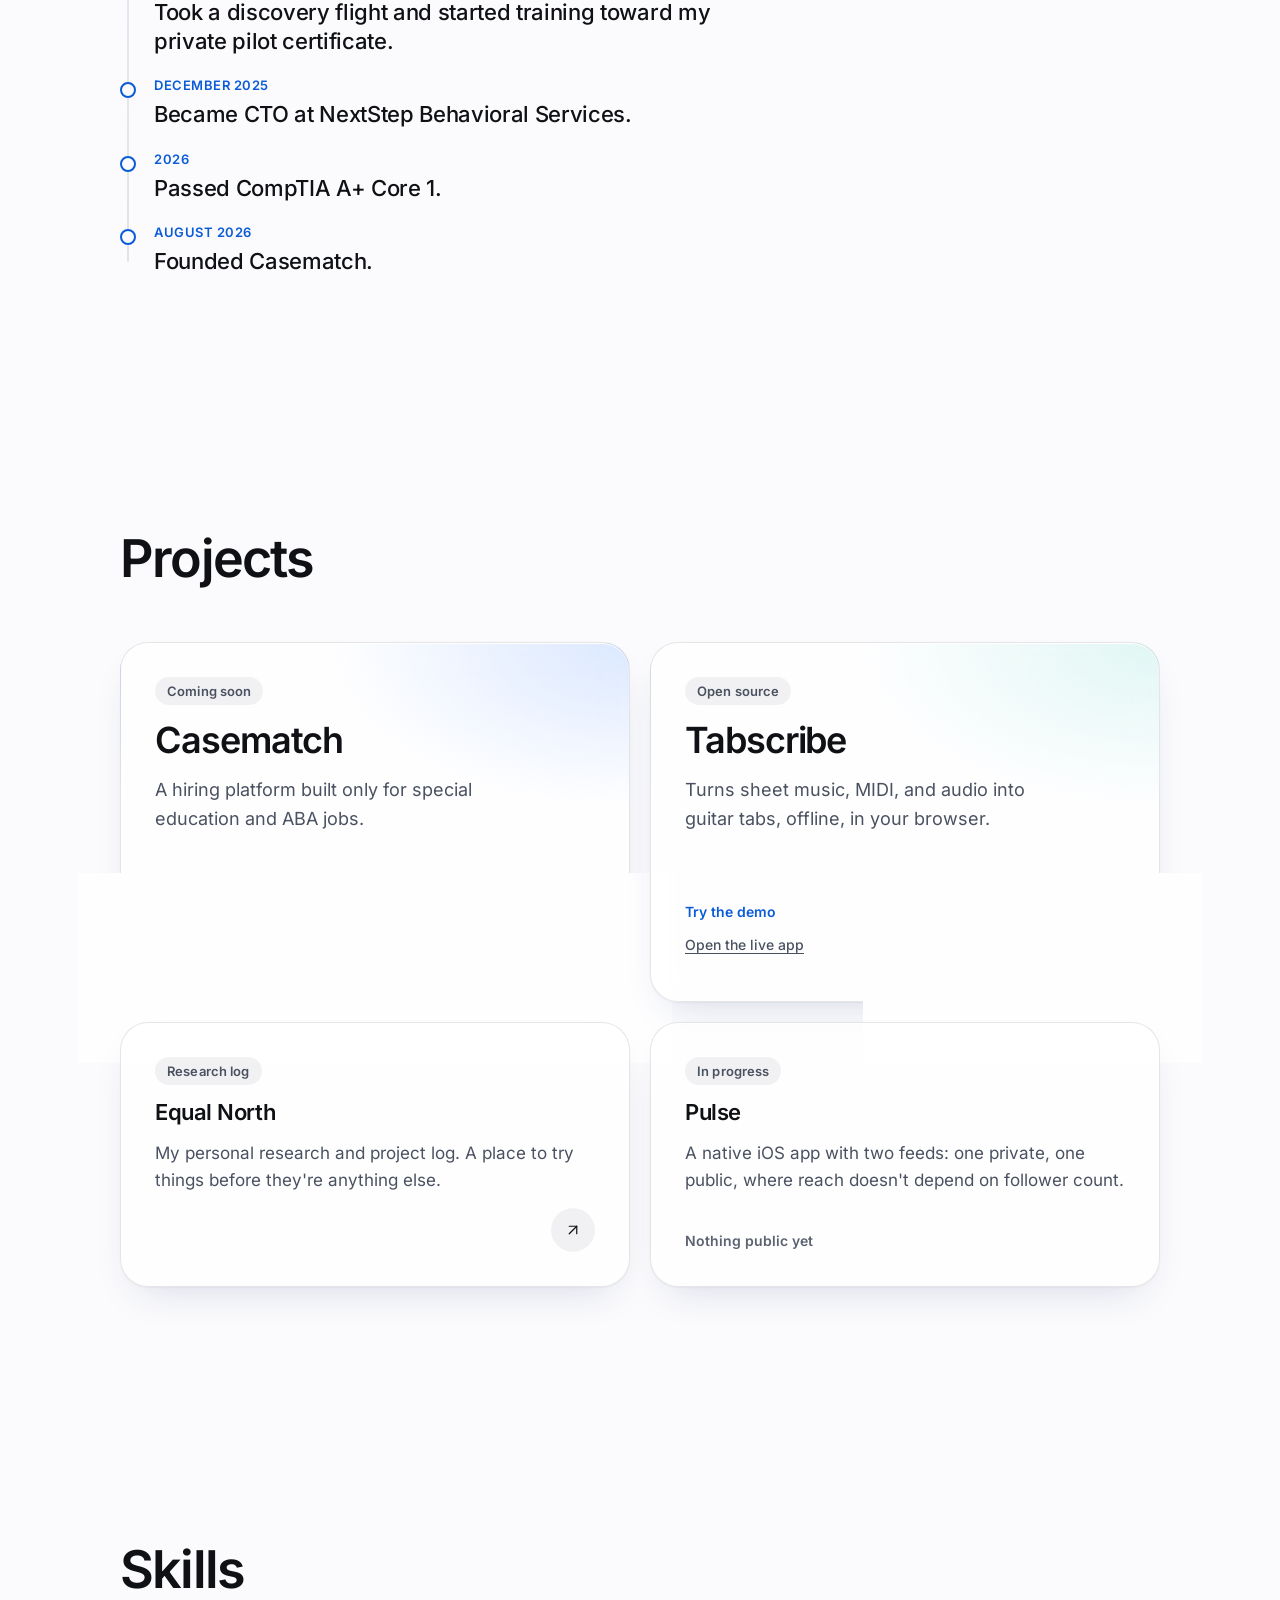
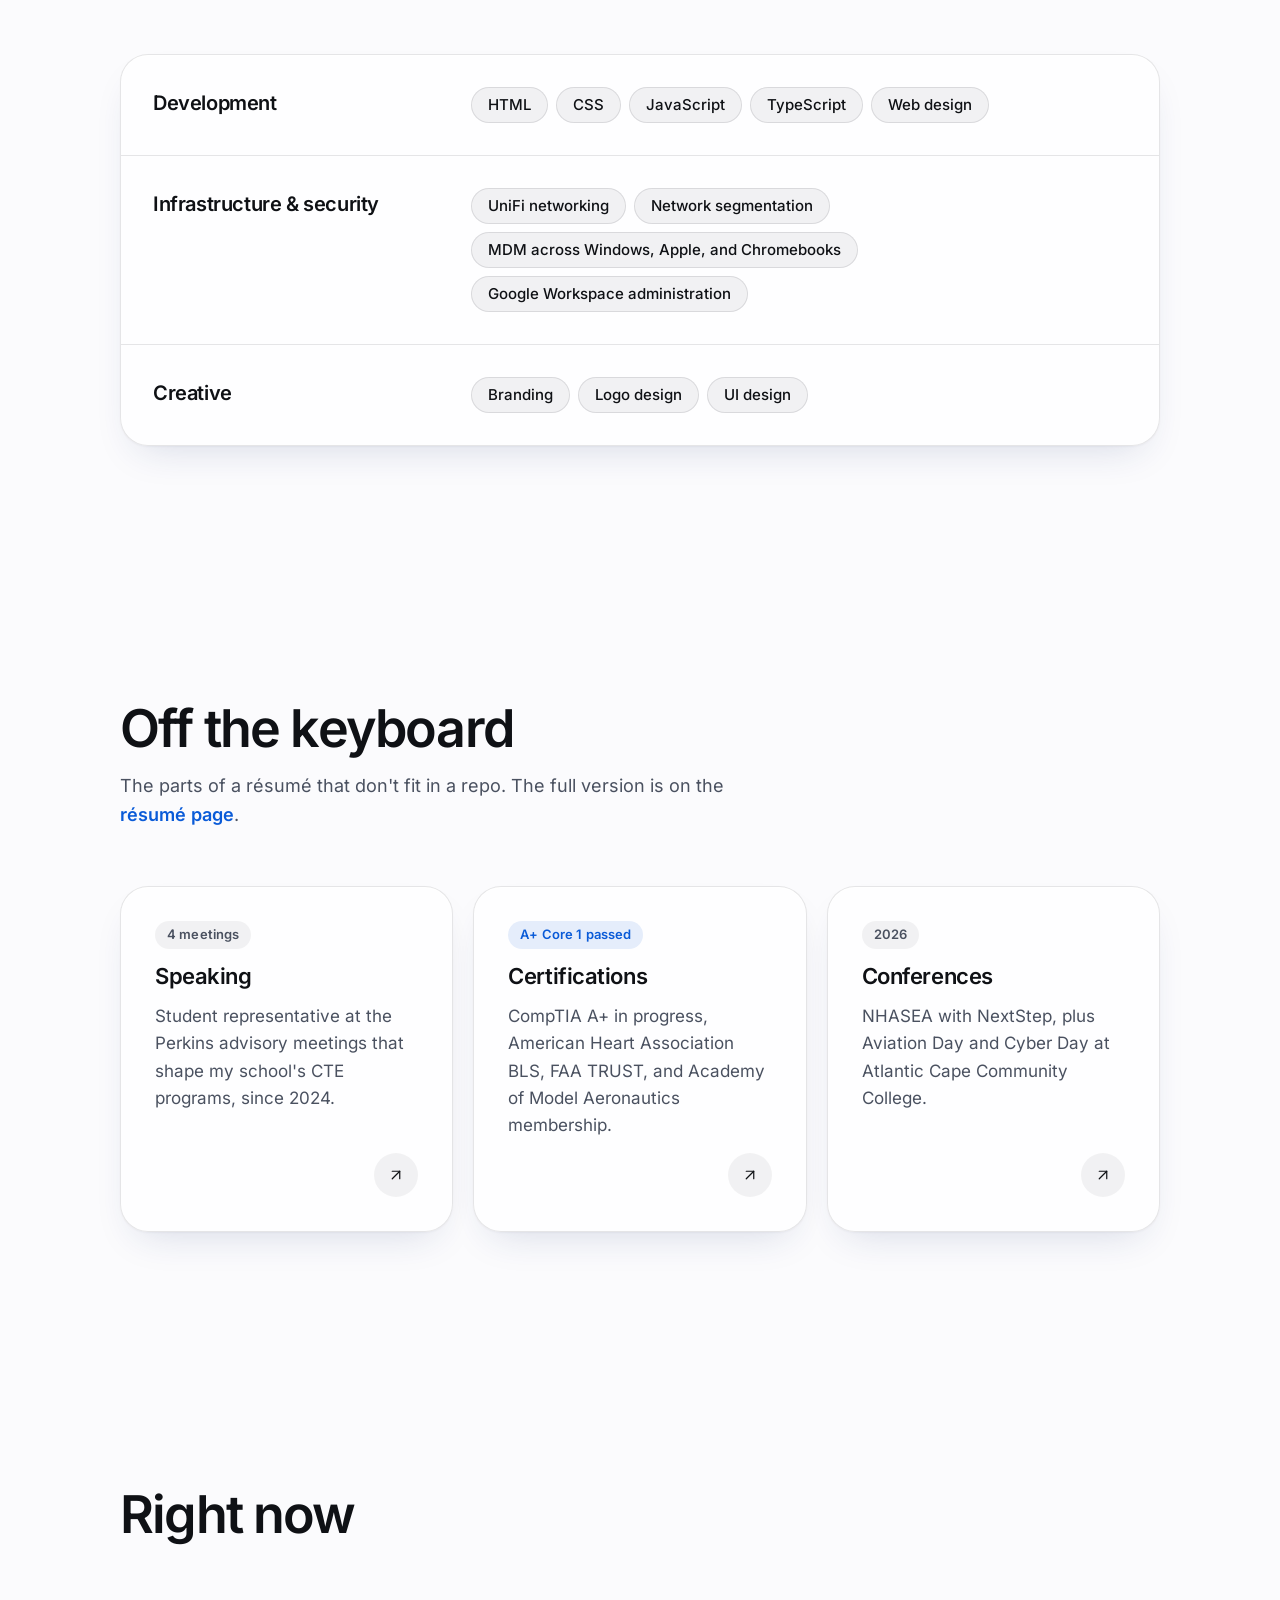
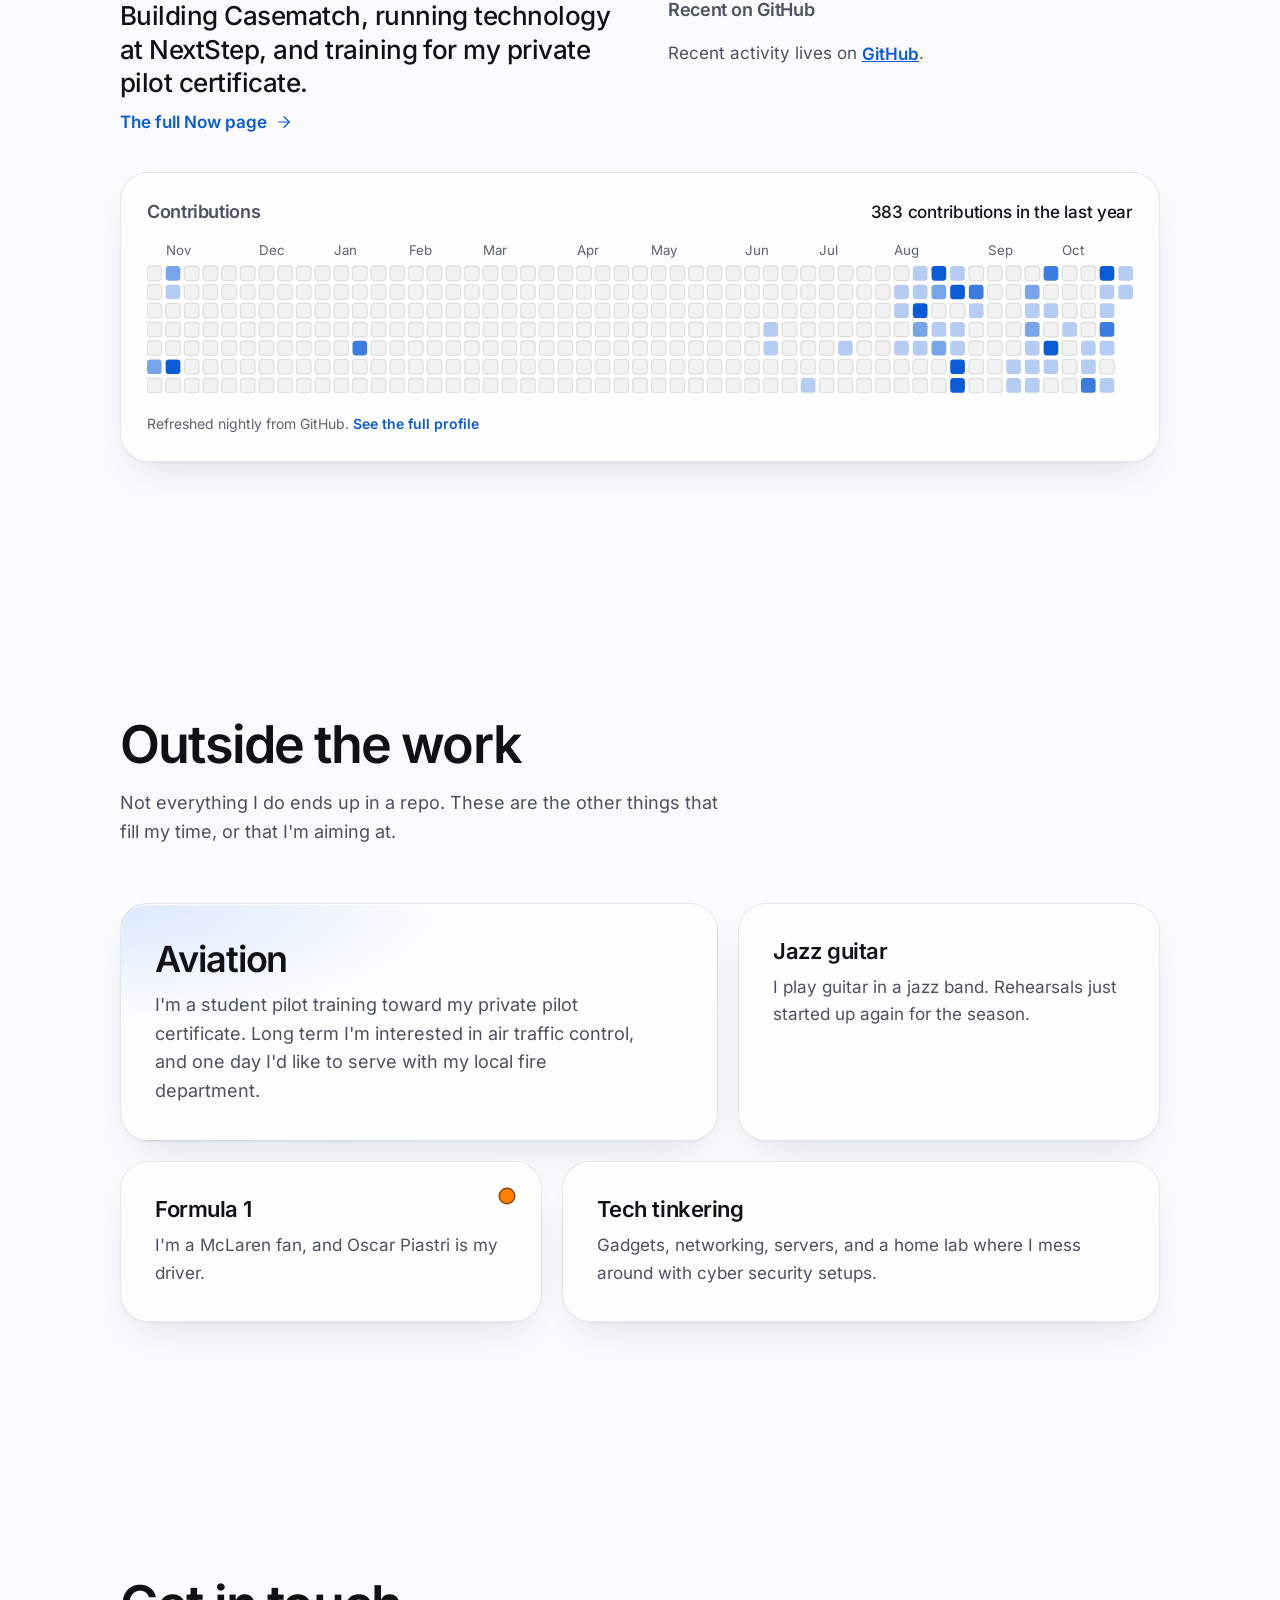
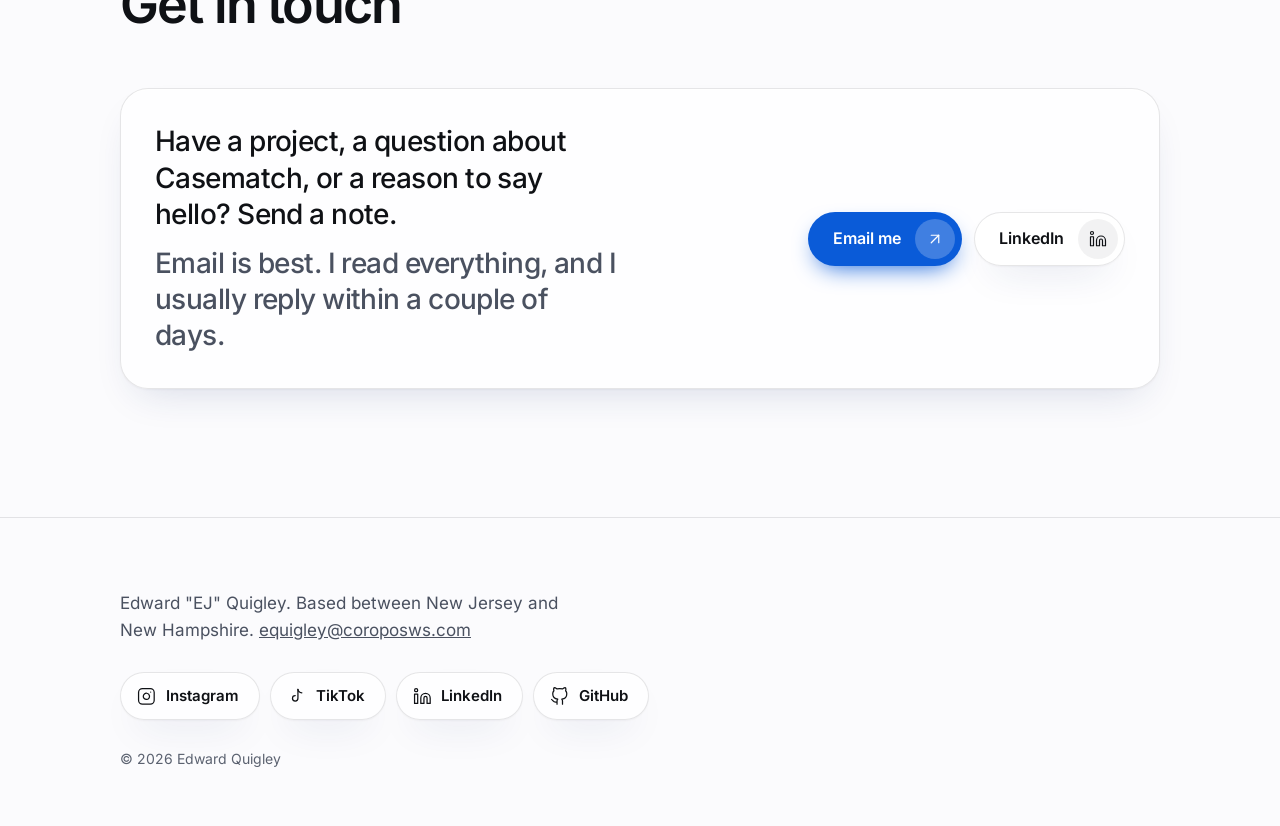
==== commit cd6c03df: "Host on Cloudflare Pages; GitHub Pages becomes a redirecting mirror - Remove the CNAME file: the cus" ====
--- a/index.html
+++ b/index.html
@@ -172,7 +172,7 @@
         <h3><a href="/projects/tabscribe/">Tabscribe</a></h3>
         <p>Turns sheet music, MIDI, and audio into guitar tabs, offline, in your browser.</p>
         <div class="project-foot">
-          <div class="foot-text"><span class="cta-hint">Try the demo</span><a class="mini-link" href="https://edwardquigley.com/tabscribe/" target="_blank" rel="noopener">Open the live app<span class="sr-only"> (opens in a new tab)</span></a></div>
+          <div class="foot-text"><span class="cta-hint">Try the demo</span><a class="mini-link" href="https://ejq17.github.io/tabscribe/" target="_blank" rel="noopener">Open the live app<span class="sr-only"> (opens in a new tab)</span></a></div>
           <span class="go" aria-hidden="true"><svg class="icon" aria-hidden="true"><use href="/assets/images/icons.svg#i-arrow-up-right"/></svg></span>
         </div>
       </article>
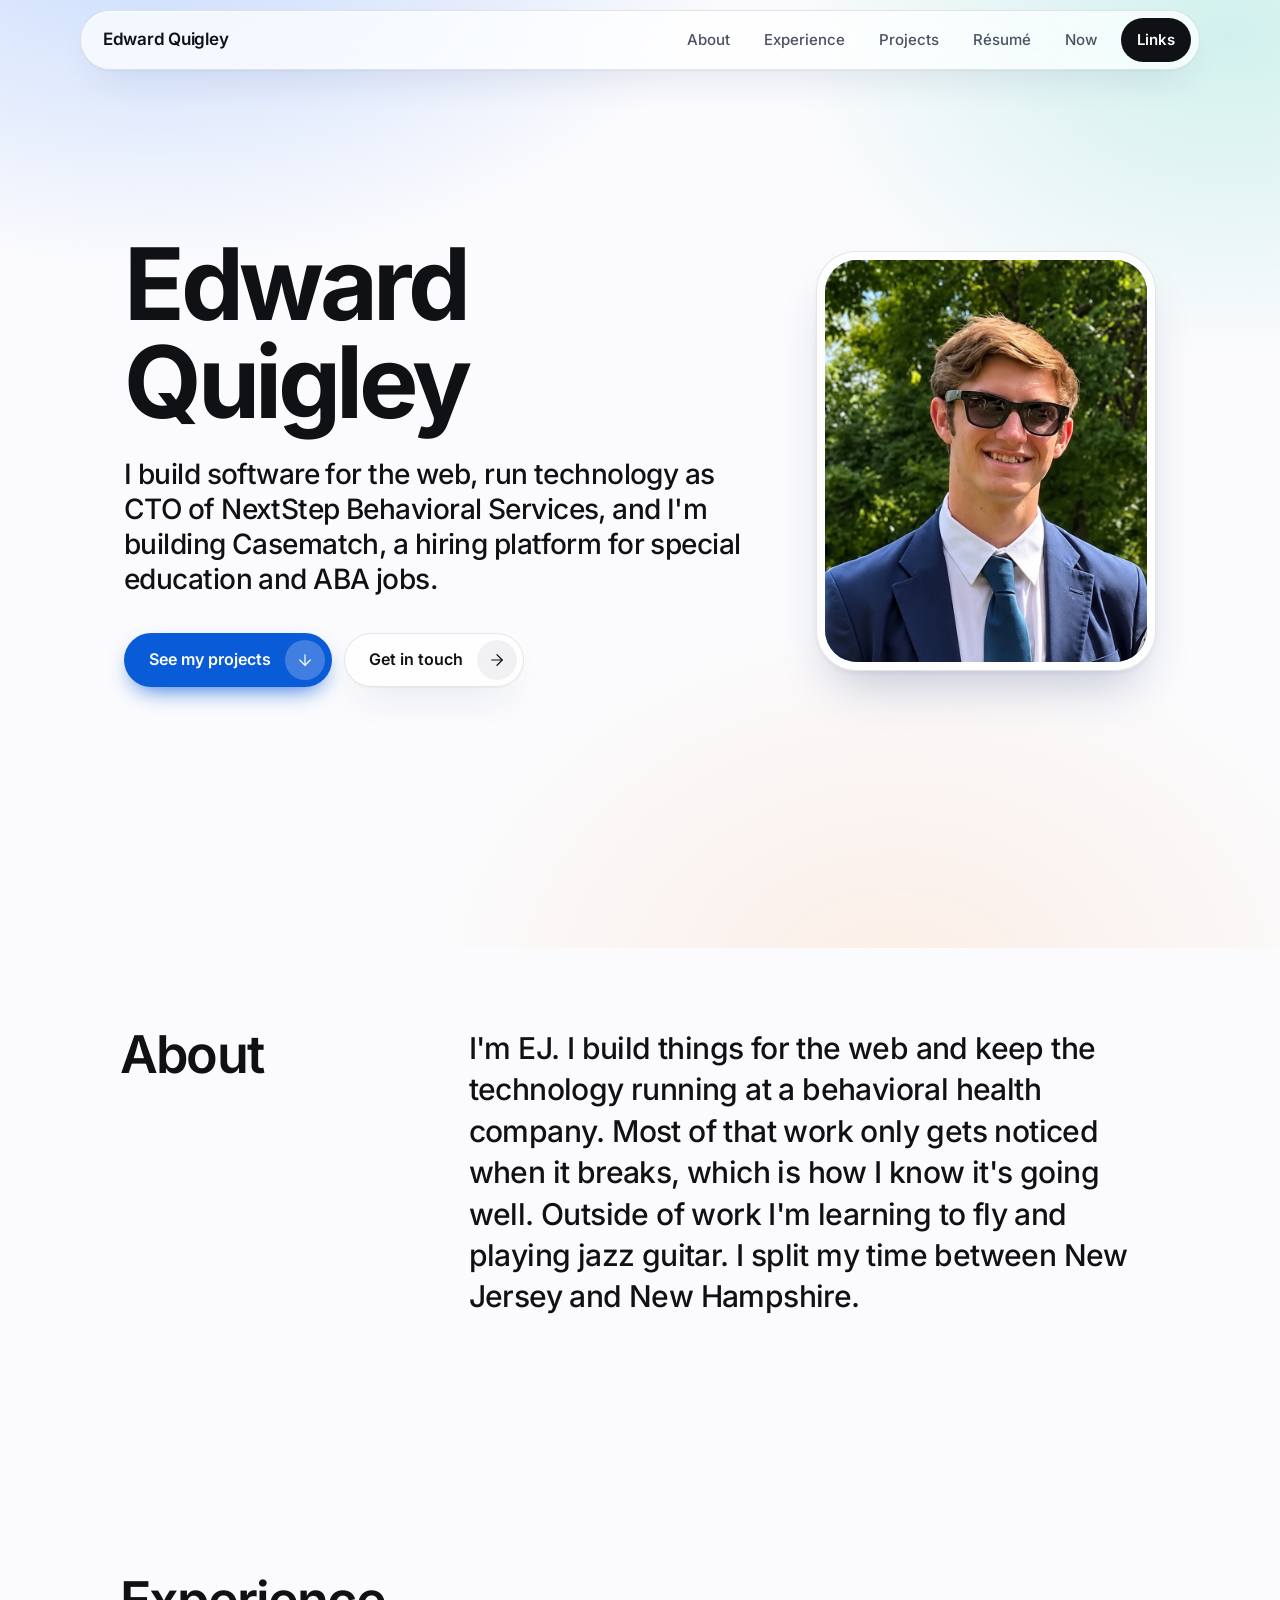
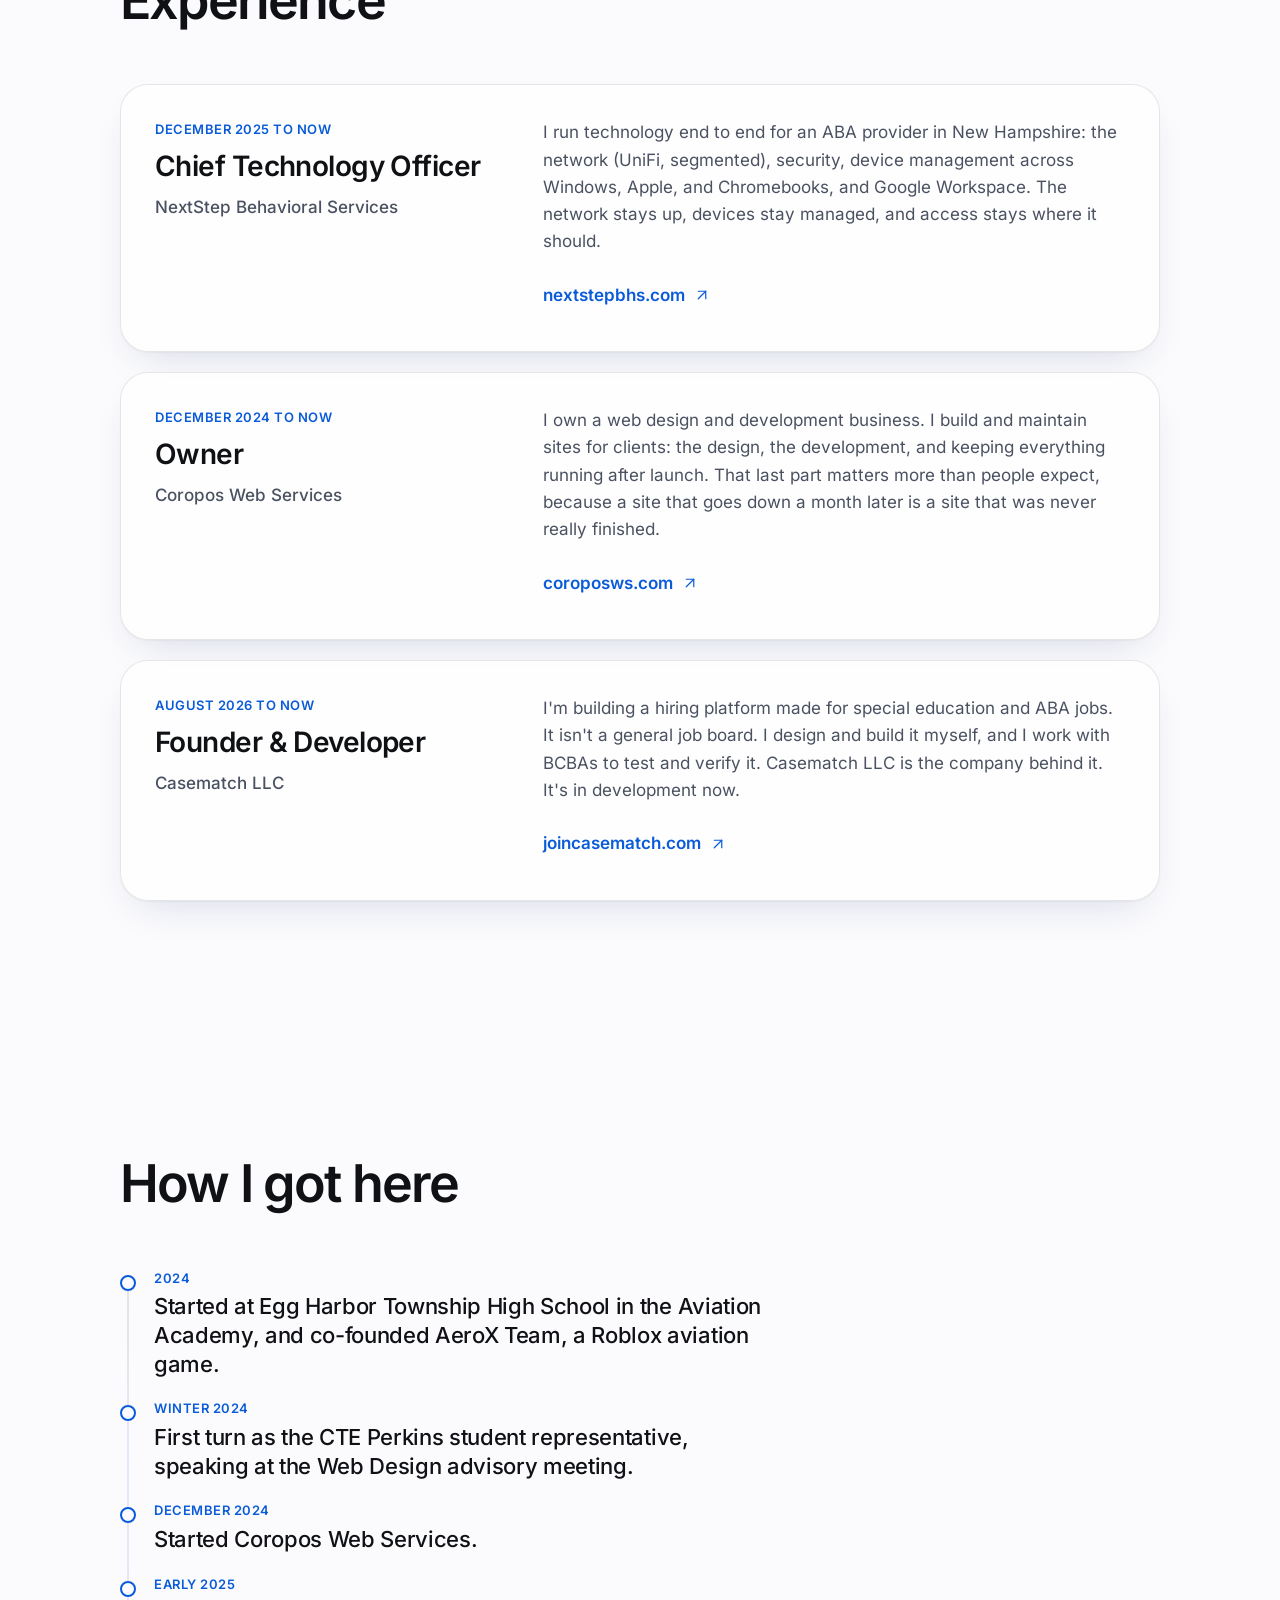
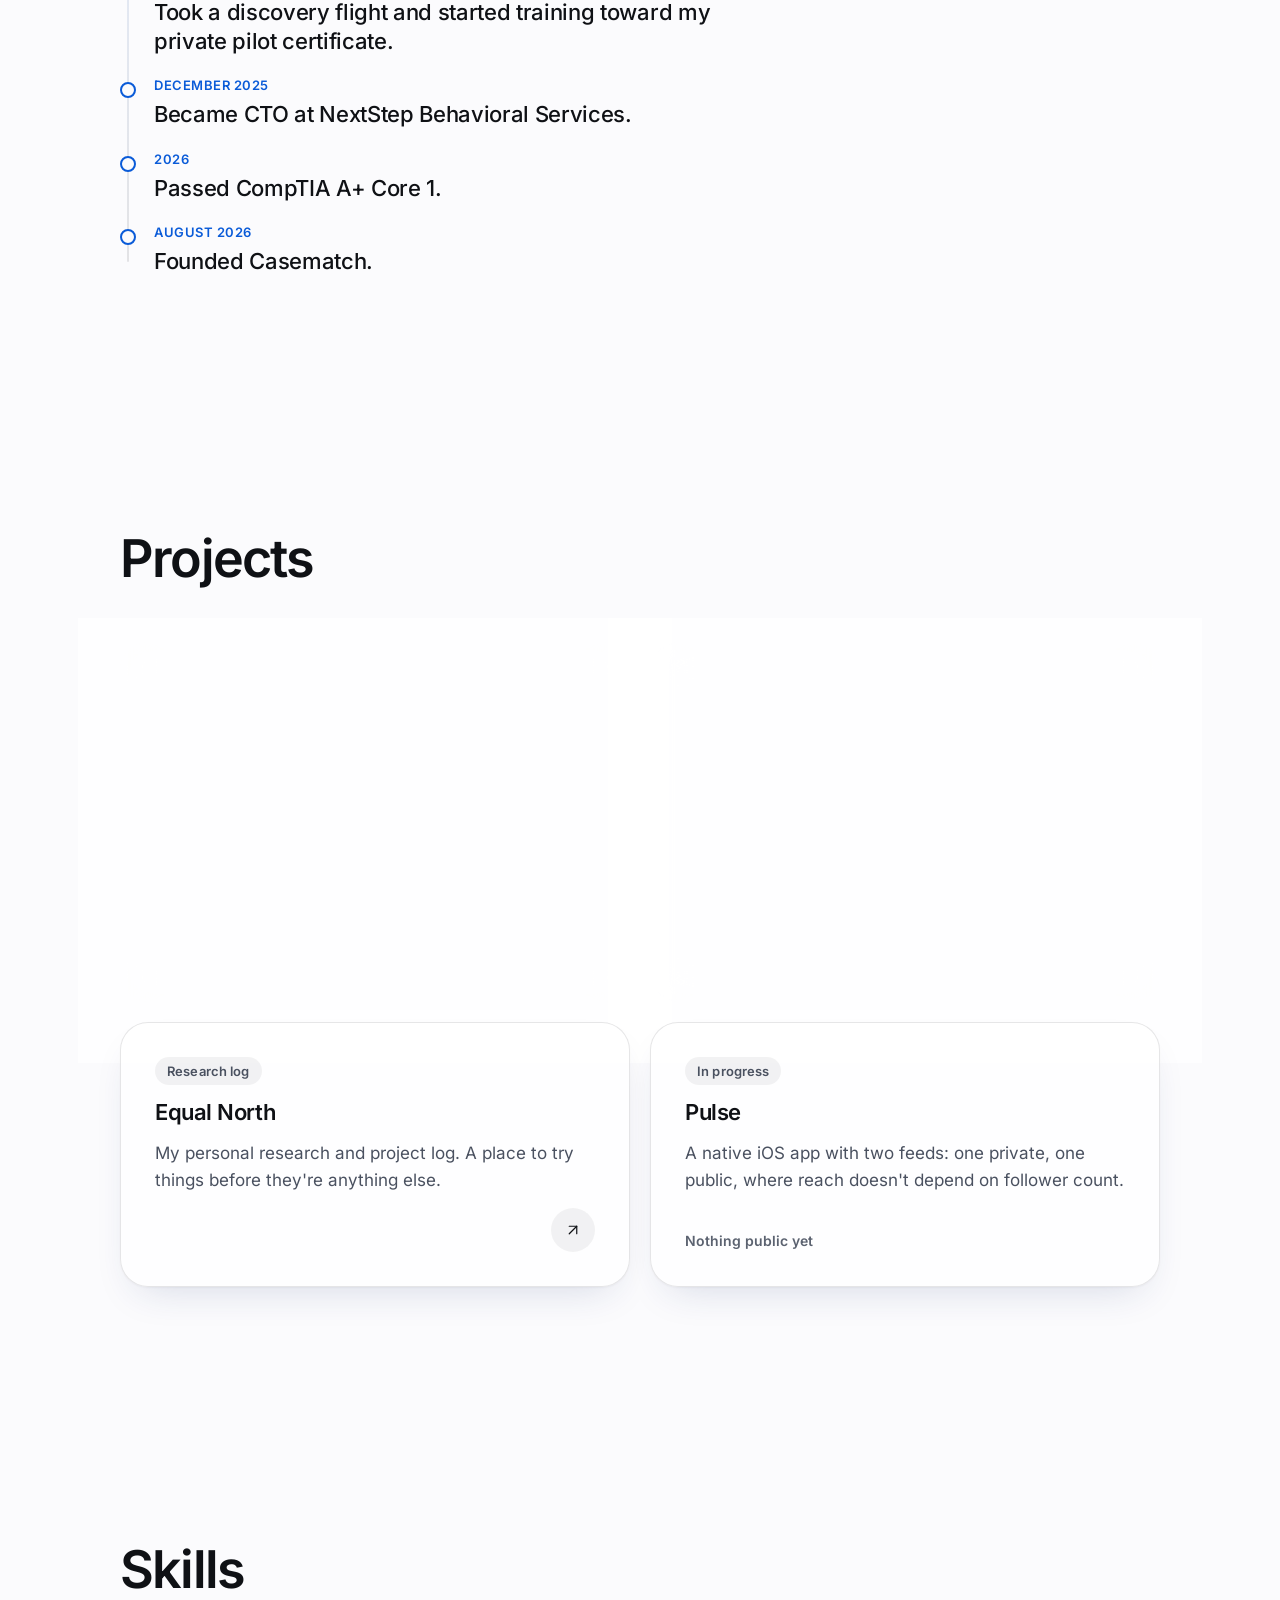
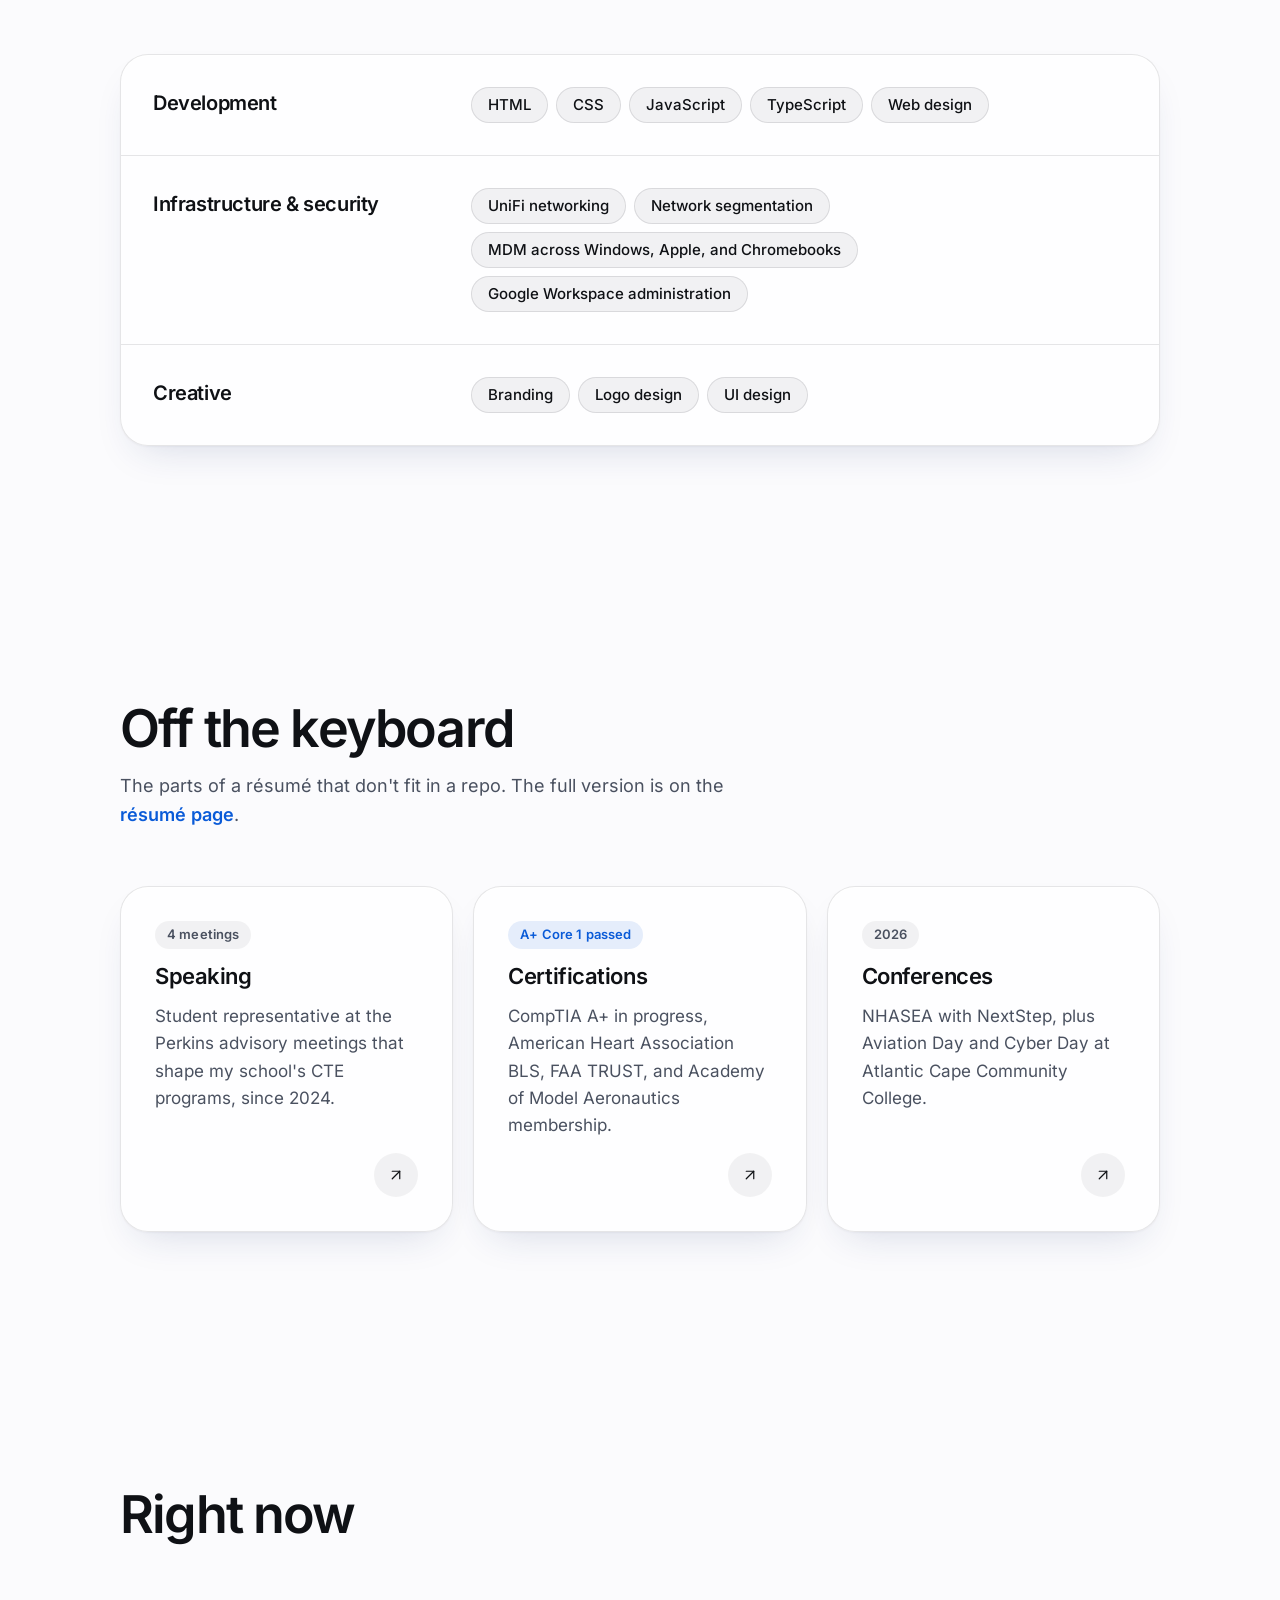
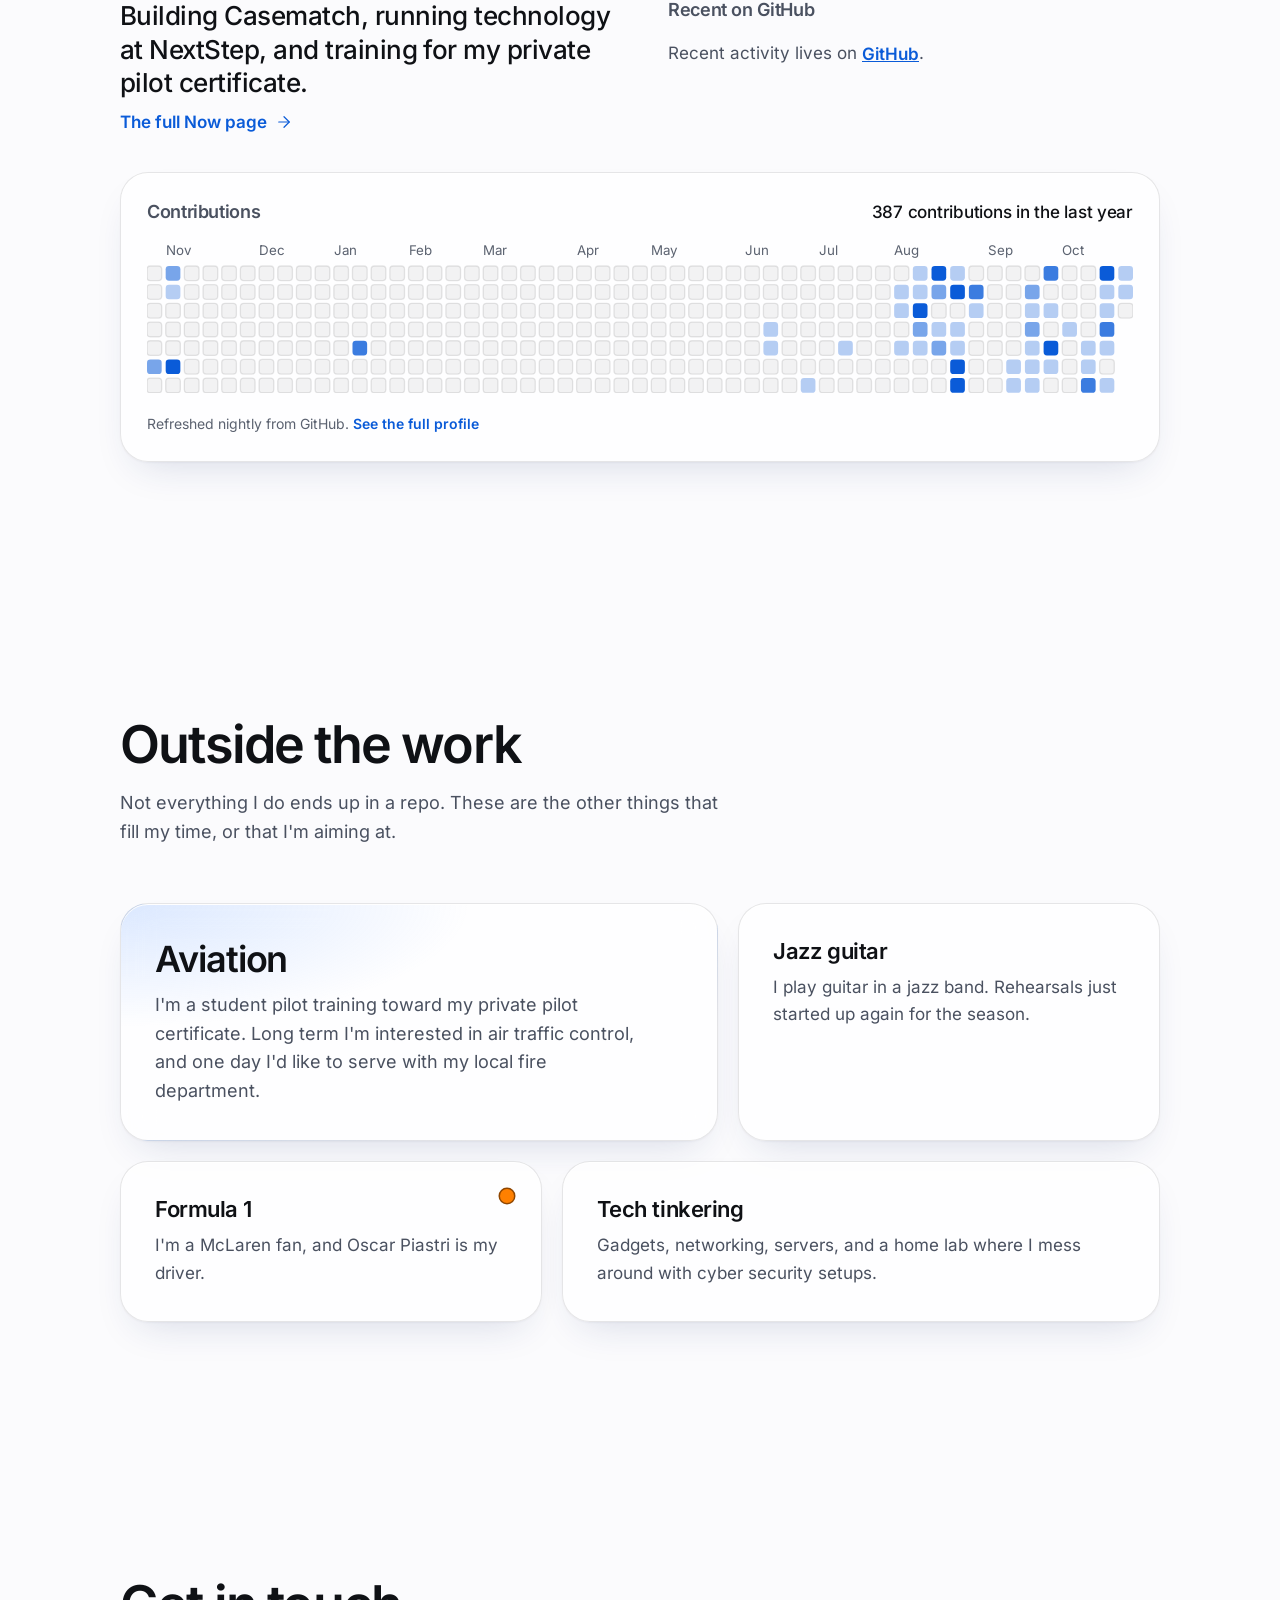
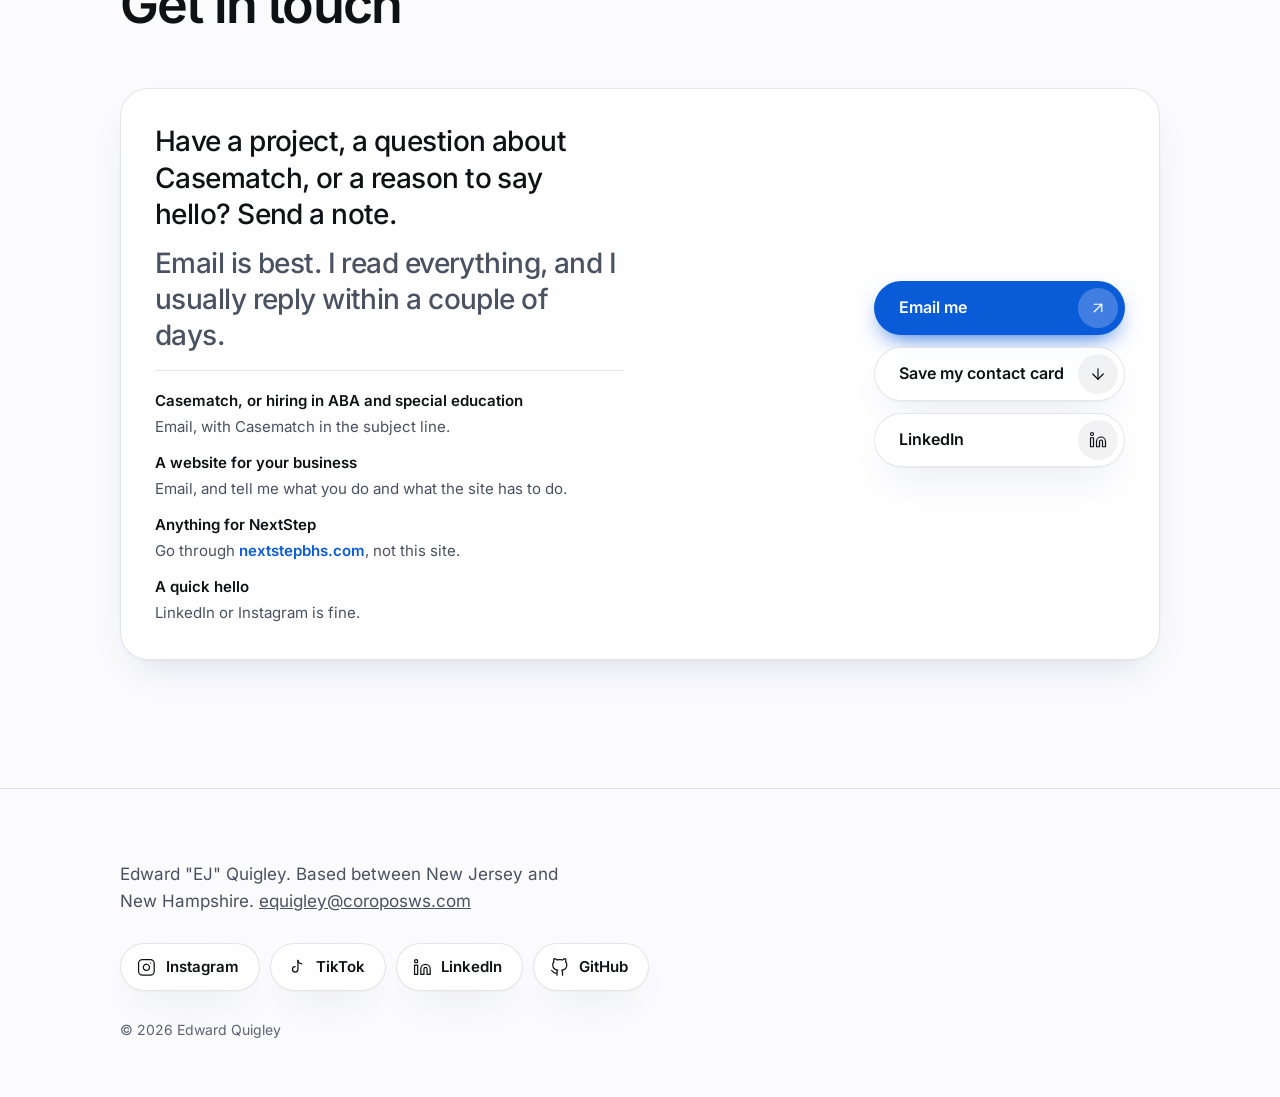
==== commit b4dfcc47: "Add project case studies, contact card, per-page OG images, and agent files - Casematch and Tabscrib" ====
--- a/index.html
+++ b/index.html
@@ -51,6 +51,10 @@
 }
 </script>
 <script src="/assets/js/site.js" defer></script>
+<!-- Cloudflare Web Analytics: privacy-friendly, no cookies, no banner needed. Enable it in the Cloudflare dashboard
+     (Analytics & Logs > Web Analytics > Add a site), then either turn on automatic injection for the Pages project, or paste
+     the site token below and remove the comment markers on every page (README.md has a one-line command). -->
+<!-- <script defer src="https://static.cloudflareinsights.com/beacon.min.js" data-cf-beacon='{"token": "CF_WEB_ANALYTICS_TOKEN"}'></script> -->
 </head>
 <body>
 <a class="skip" href="#main">Skip to content</a>
@@ -279,9 +283,16 @@
         <div class="contact-copy">
           <p>Have a project, a question about Casematch, or a reason to say hello? Send a note.</p>
           <p class="contact-note">Email is best. I read everything, and I usually reply within a couple of days.</p>
+          <dl class="reach">
+            <div><dt>Casematch, or hiring in ABA and special education</dt><dd>Email, with Casematch in the subject line.</dd></div>
+            <div><dt>A website for your business</dt><dd>Email, and tell me what you do and what the site has to do.</dd></div>
+            <div><dt>Anything for NextStep</dt><dd>Go through <a href="https://nextstepbhs.com" target="_blank" rel="noopener">nextstepbhs.com<span class="sr-only"> (opens in a new tab)</span></a>, not this site.</dd></div>
+            <div><dt>A quick hello</dt><dd>LinkedIn or Instagram is fine.</dd></div>
+          </dl>
         </div>
         <div class="contact-actions">
           <a class="btn btn-primary" href="mailto:equigley@coroposws.com">Email me<span class="btn-icon"><svg class="icon" aria-hidden="true"><use href="/assets/images/icons.svg#i-arrow-up-right"/></svg></span></a>
+          <a class="btn btn-ghost" href="/edward-quigley.vcf" download="Edward Quigley.vcf">Save my contact card<span class="btn-icon"><svg class="icon" aria-hidden="true"><use href="/assets/images/icons.svg#i-arrow-down"/></svg></span></a>
           <a class="btn btn-ghost" href="https://www.linkedin.com/in/madebyejq" target="_blank" rel="noopener">LinkedIn<span class="btn-icon"><svg class="icon" aria-hidden="true"><use href="/assets/images/icons.svg#i-linkedin"/></svg></span><span class="sr-only"> (opens in a new tab)</span></a>
         </div>
       </div>
--- a/assets/css/site.css
+++ b/assets/css/site.css
@@ -596,3 +596,42 @@
 }
 
 @media print { .reveal, .rise { opacity: 1 !important; animation: none !important; transform: none !important; } }
+
+/* ---------- Case study (project pages): problem, approach, result ---------- */
+.case { padding-block: clamp(56px, 8vw, 96px) 0; }
+.case-rows { display: grid; gap: clamp(28px, 4vw, 44px); }
+.case-row { display: grid; gap: 14px; padding-top: clamp(24px, 3vw, 32px); border-top: 1px solid var(--line); }
+.case-row:first-child { border-top: 0; padding-top: 0; }
+.case-label {
+  display: inline-flex; align-items: center; gap: 10px; width: fit-content; margin: 0;
+  color: var(--accent-text); font-size: 0.8125rem; font-weight: 600; letter-spacing: 0.14em; text-transform: uppercase;
+}
+.case-num { width: 28px; height: 28px; border-radius: 50%; display: grid; place-items: center; background: var(--accent-soft); font-size: 0.8125rem; letter-spacing: 0; }
+.case-text { display: grid; gap: 14px; max-width: 62ch; color: var(--muted); font-size: 1.125rem; }
+.case-text a { color: var(--accent-text); font-weight: 600; text-decoration: none; }
+.case-text a:hover { text-decoration: underline; text-underline-offset: 3px; }
+@media (min-width: 860px) { .case-row { grid-template-columns: minmax(0, 0.8fr) minmax(0, 2fr); gap: 56px; } }
+.case-stat {
+  display: grid; gap: 6px; margin-top: 8px; padding: 22px 26px; width: fit-content; max-width: 100%;
+  border-radius: var(--r-inner); background: var(--card); border: 1px solid var(--line); box-shadow: var(--shadow), inset 0 1px 0 var(--hi);
+}
+.case-stat-num { font-family: var(--font-head); font-weight: 700; font-size: clamp(2.5rem, 6vw, 3.5rem); letter-spacing: -0.04em; line-height: 1; color: var(--ink); }
+.case-stat-num small { margin-left: 8px; font-size: 0.42em; font-weight: 600; letter-spacing: -0.01em; color: var(--muted); }
+.case-stat-text { max-width: 36ch; color: var(--muted); font-size: 0.9375rem; }
+.case-figures { display: grid; gap: 18px; margin-top: clamp(36px, 5vw, 56px); }
+.shot { display: grid; gap: 12px; margin: 0; align-content: start; }
+.shot-frame { padding: 6px; border-radius: 24px; background: var(--card); border: 1px solid var(--line); box-shadow: var(--shadow), inset 0 1px 0 var(--hi); }
+.shot img { display: block; width: 100%; height: auto; border-radius: 18px; }
+.shot figcaption { padding-inline: 6px; color: var(--muted); font-size: 0.9375rem; max-width: 60ch; }
+@media (min-width: 760px) { .case-figures { grid-template-columns: repeat(2, minmax(0, 1fr)); gap: 22px; } .shot-wide { grid-column: span 2; } }
+/* The screenshots are light UI, so take the edge off them in dark mode. */
+@media (prefers-color-scheme: dark) { .shot img { filter: brightness(0.86) contrast(1.04); } }
+
+/* ---------- Contact: best way to reach me, and the contact card ---------- */
+.reach { display: grid; gap: 12px; margin: 4px 0 0; padding-top: 18px; border-top: 1px solid var(--line); }
+.reach > div { display: grid; gap: 2px; }
+.reach dt { font-family: var(--font-body); font-weight: 600; font-size: 0.9375rem; letter-spacing: 0; color: var(--ink); }
+.reach dd { margin: 0; color: var(--muted); font-size: 0.9375rem; }
+.reach a { color: var(--accent-text); font-weight: 600; text-decoration: none; }
+.reach a:hover { text-decoration: underline; text-underline-offset: 3px; }
+@media (min-width: 860px) { .contact-card .contact-actions { flex-direction: column; align-items: stretch; min-width: 240px; } }
